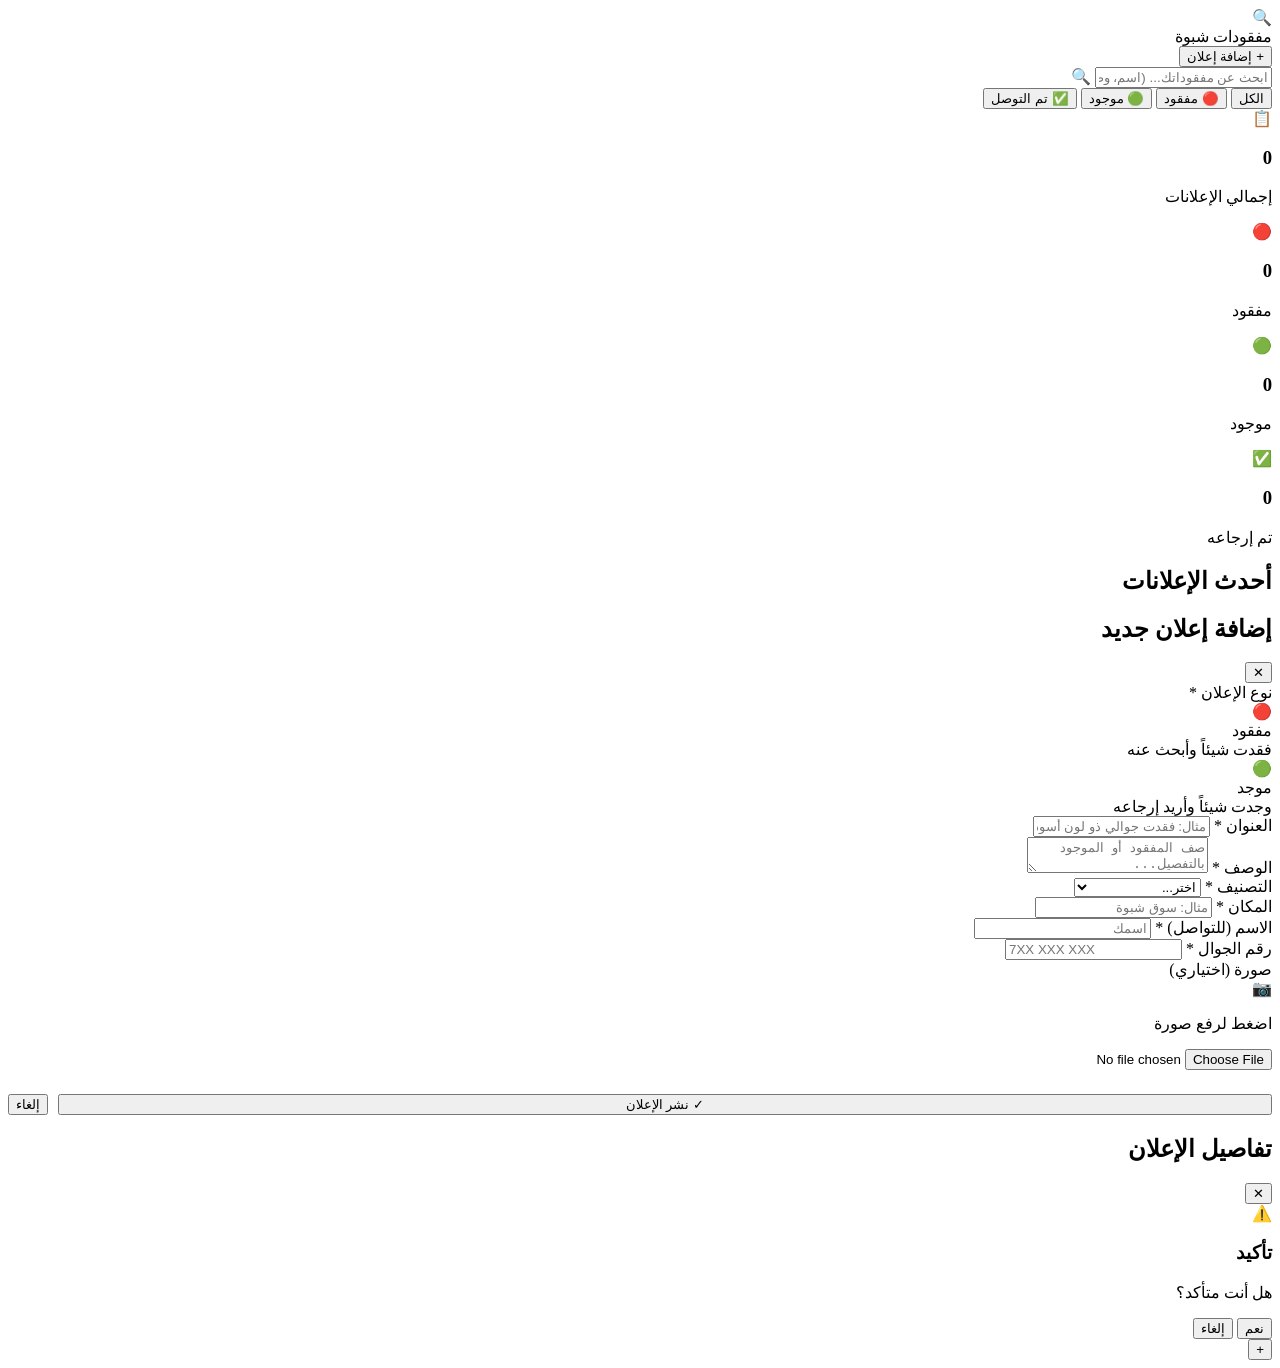
==== index.html @ 4e5f27e7 "feat: إضافة تطبيق مفقودات شبوة - هيكل HTML" ====
<!DOCTYPE html>
<html lang="ar" dir="rtl">
<head>
<meta charset="UTF-8">
<meta name="viewport" content="width=device-width, initial-scale=1.0">
<meta name="theme-color" content="#1a73e8">
<title>مفقودات شبوة</title>
<link rel="preconnect" href="https://fonts.googleapis.com">
<link rel="preconnect" href="https://fonts.gstatic.com" crossorigin>
<link href="https://fonts.googleapis.com/css2?family=Cairo:wght@400;600;700;900&display=swap" rel="stylesheet">
<link rel="stylesheet" href="style.css">

</head>
<body>

<!-- ===== Header ===== -->
<header class="header">
  <div class="header-inner">
    <div class="logo" onclick="showPage('home')">
      <div class="logo-icon">🔍</div>
      <span>مفقودات شبوة</span>
    </div>
    <div class="nav-actions">
      <button class="btn btn-primary" onclick="openAddModal()">
        <span>+</span> <span class="btn-text">إضافة إعلان</span>
      </button>
    </div>
  </div>
</header>

<!-- ===== Search & Filter ===== -->
<div class="search-section">
  <div class="search-inner">
    <div class="search-box">
      <input type="text" id="searchInput" placeholder="ابحث عن مفقوداتك... (اسم، وصف، مكان)" oninput="handleSearch()">
      <span class="search-icon">🔍</span>
    </div>
    <div class="filter-chips">
      <button class="chip active" data-filter="all" onclick="setFilter('all')">الكل</button>
      <button class="chip" data-filter="missing" onclick="setFilter('missing')">🔴 مفقود</button>
      <button class="chip" data-filter="found" onclick="setFilter('found')">🟢 موجود</button>
      <button class="chip" data-filter="returned" onclick="setFilter('returned')">✅ تم التوصل</button>
    </div>
  </div>
</div>

<!-- ===== Main ===== -->
<main class="main">
  <div class="stats-bar">
    <div class="stat-card">
      <div class="stat-icon blue">📋</div>
      <div class="stat-info">
        <h3 id="totalCount">0</h3>
        <p>إجمالي الإعلانات</p>
      </div>
    </div>
    <div class="stat-card">
      <div class="stat-icon red">🔴</div>
      <div class="stat-info">
        <h3 id="missingCount">0</h3>
        <p>مفقود</p>
      </div>
    </div>
    <div class="stat-card">
      <div class="stat-icon green">🟢</div>
      <div class="stat-info">
        <h3 id="foundCount">0</h3>
        <p>موجود</p>
      </div>
    </div>
    <div class="stat-card">
      <div class="stat-icon orange">✅</div>
      <div class="stat-info">
        <h3 id="returnedCount">0</h3>
        <p>تم إرجاعه</p>
      </div>
    </div>
  </div>

  <div class="section-title">
    <h2 id="listTitle">أحدث الإعلانات</h2>
  </div>

  <div id="postsGrid" class="posts-grid"></div>
  <div id="emptyState" class="empty-state" style="display:none;">
    <div class="empty-icon">📭</div>
    <h3>لا توجد إعلانات</h3>
    <p>كن أول من يضيف إعلاناً عن مفقود أو موجود</p>
  </div>
</main>

<!-- ===== Add/Edit Modal ===== -->
<div class="modal-overlay" id="addModal">
  <div class="modal">
    <div class="modal-header">
      <h2 id="modalTitle">إضافة إعلان جديد</h2>
      <button class="modal-close" onclick="closeModal('addModal')">✕</button>
    </div>
    <div class="modal-body">
      <form id="postForm" onsubmit="submitPost(event)">
        <input type="hidden" id="editId">

        <div class="form-group">
          <label>نوع الإعلان <span class="req">*</span></label>
          <div class="type-selector">
            <div class="type-option selected" data-type="missing" onclick="selectType('missing')">
              <div class="type-icon">🔴</div>
              <div class="type-label">مفقود</div>
              <div class="type-desc">فقدت شيئاً وأبحث عنه</div>
            </div>
            <div class="type-option" data-type="found" onclick="selectType('found')">
              <div class="type-icon">🟢</div>
              <div class="type-label">موجد</div>
              <div class="type-desc">وجدت شيئاً وأريد إرجاعه</div>
            </div>
          </div>
        </div>

        <div class="form-group">
          <label>العنوان <span class="req">*</span></label>
          <input type="text" id="title" required placeholder="مثال: فقدت جوالي ذو لون أسود" maxlength="80">
        </div>

        <div class="form-group">
          <label>الوصف <span class="req">*</span></label>
          <textarea id="description" required placeholder="صف المفقود أو الموجود بالتفصيل..." maxlength="500"></textarea>
        </div>

        <div class="form-row">
          <div class="form-group">
            <label>التصنيف <span class="req">*</span></label>
            <select id="category" required onchange="handleCategoryChange()">
              <option value="">اختر...</option>
              <option value="هواتف">📱 هواتف</option>
              <option value="مستندات">📄 مستندات</option>
              <option value="محافظ ونقود">💰 محافظ ونقود</option>
              <option value="مجوهرات">💎 مجوهرات</option>
              <option value="مفاتيح">🔑 مفاتيح</option>
              <option value="ملابس">👕 ملابس</option>
              <option value="إلكترونيات">💻 إلكترونيات</option>
              <option value="حيوانات">🐾 حيوانات</option>
              <option value="__custom__">📦 أخرى (مخصص)</option>
            </select>
            <input type="text" id="customCategory" placeholder="اكتب اسم التصنيف..." maxlength="30" style="display:none; margin-top:8px;" oninput="syncCustomCategory()">
          </div>
          <div class="form-group">
            <label>المكان <span class="req">*</span></label>
            <input type="text" id="location" required placeholder="مثال: سوق شبوة" maxlength="60">
          </div>
        </div>

        <div class="form-row">
          <div class="form-group">
            <label>الاسم (للتواصل) <span class="req">*</span></label>
            <input type="text" id="contactName" required placeholder="اسمك" maxlength="40">
          </div>
          <div class="form-group">
            <label>رقم الجوال <span class="req">*</span></label>
            <input type="tel" id="contactPhone" required placeholder="7XX XXX XXX" pattern="[0-9+\s-]{8,15}" maxlength="15">
          </div>
        </div>

        <div class="form-group">
          <label>صورة (اختياري)</label>
          <label class="image-upload" for="imageInput">
            <div class="upload-icon">📷</div>
            <p id="uploadText">اضغط لرفع صورة</p>
            <input type="file" id="imageInput" accept="image/*" onchange="handleImageUpload(event)">
            <img id="imagePreview" class="image-preview" style="display:none;">
          </label>
        </div>

        <div style="display:flex;gap:10px;margin-top:24px;">
          <button type="submit" class="btn btn-accent" style="flex:1;justify-content:center;">
            <span>✓</span> نشر الإعلان
          </button>
          <button type="button" class="btn btn-outline" onclick="closeModal('addModal')">إلغاء</button>
        </div>
      </form>
    </div>
  </div>
</div>

<!-- ===== Detail Modal ===== -->
<div class="modal-overlay" id="detailModal">
  <div class="modal">
    <div class="modal-header">
      <h2>تفاصيل الإعلان</h2>
      <button class="modal-close" onclick="closeModal('detailModal')">✕</button>
    </div>
    <div class="modal-body" id="detailBody"></div>
  </div>
</div>

<!-- ===== Confirm Dialog ===== -->
<div class="confirm-overlay" id="confirmOverlay">
  <div class="confirm-box">
    <div class="confirm-icon" id="confirmIcon">⚠️</div>
    <h3 id="confirmTitle">تأكيد</h3>
    <p id="confirmText">هل أنت متأكد؟</p>
    <div class="confirm-actions">
      <button class="btn btn-danger" id="confirmYesBtn" onclick="">نعم</button>
      <button class="btn btn-outline" onclick="closeConfirm()">إلغاء</button>
    </div>
  </div>
</div>

<!-- ===== Toast ===== -->
<div class="toast" id="toast"></div>

<!-- ===== FAB ===== -->
<button class="fab" onclick="openAddModal()">+</button>

<script src="script.js"></script>

</body>
</html>
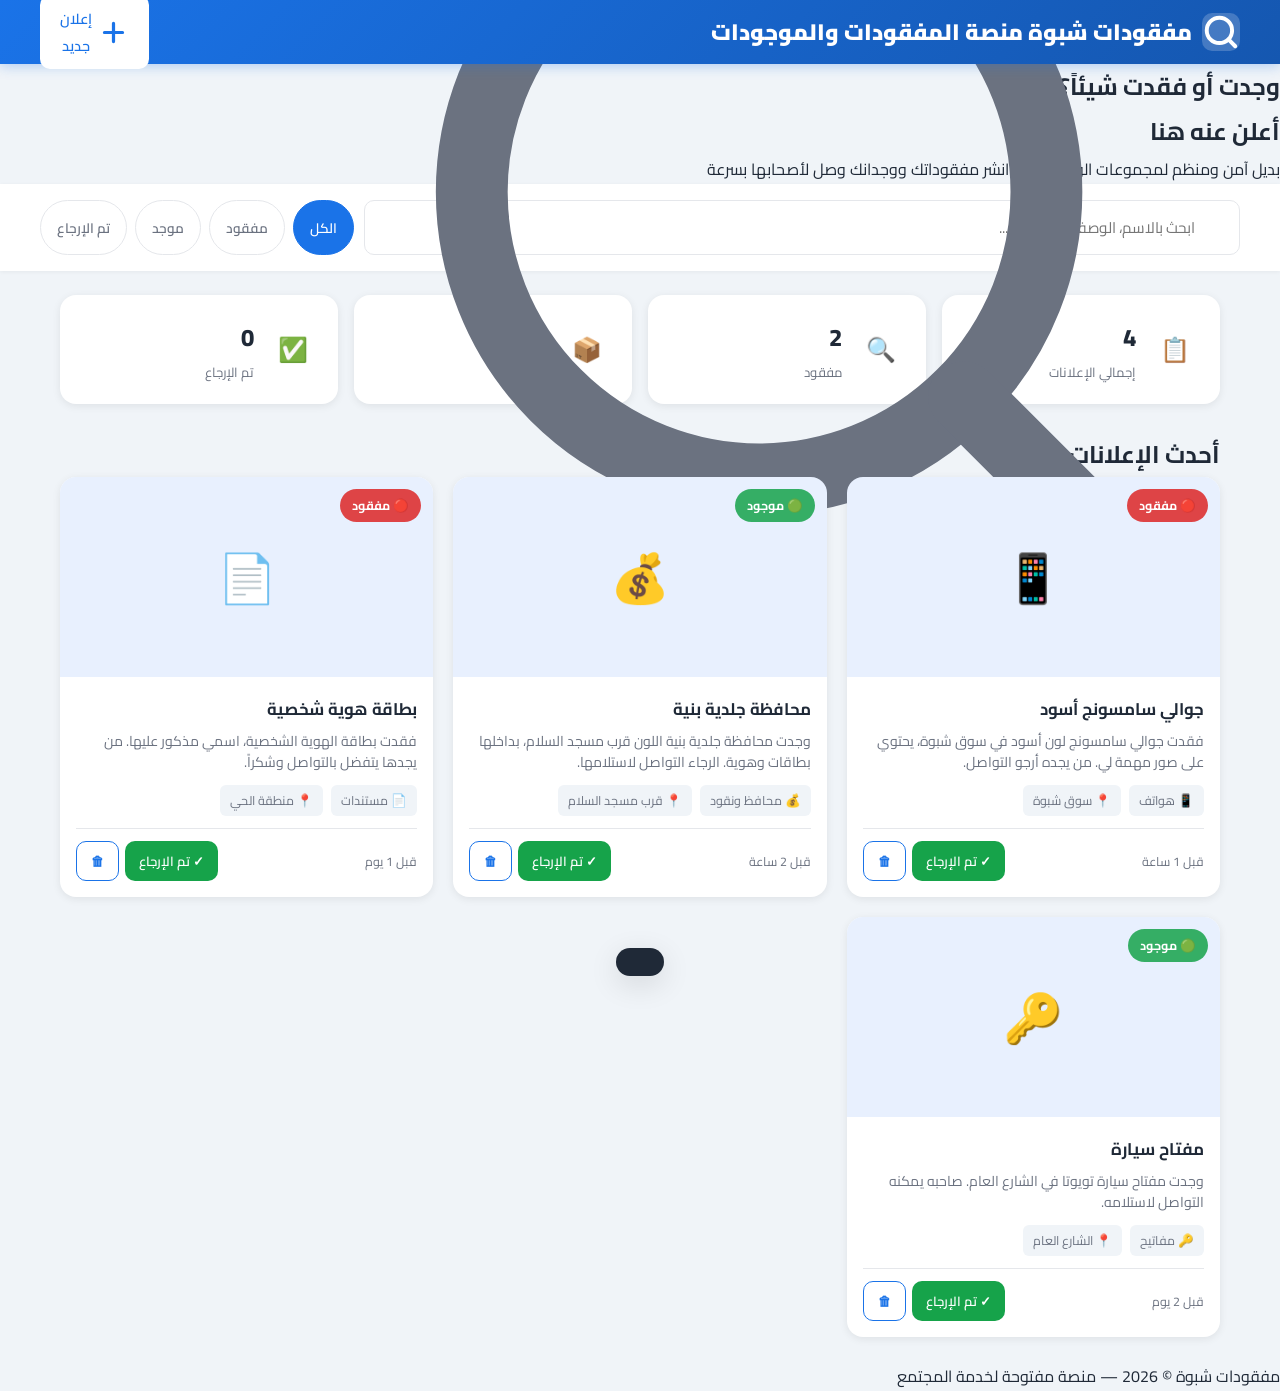
==== commit 450c7647: "feat: إعادة تصميم الواجهة بشكل احترافي حديث - index.html" ====
--- a/index.html
+++ b/index.html
@@ -3,43 +3,69 @@
 <head>
 <meta charset="UTF-8">
 <meta name="viewport" content="width=device-width, initial-scale=1.0">
-<meta name="theme-color" content="#1a73e8">
+<meta name="theme-color" content="#0f172a">
 <title>مفقودات شبوة</title>
+<meta name="description" content="منصة مفقودات شبوة - أعلن عن المفقودات والموجودات بسهولة">
 <link rel="preconnect" href="https://fonts.googleapis.com">
 <link rel="preconnect" href="https://fonts.gstatic.com" crossorigin>
-<link href="https://fonts.googleapis.com/css2?family=Cairo:wght@400;600;700;900&display=swap" rel="stylesheet">
+<link href="https://fonts.googleapis.com/css2?family=Cairo:wght@300;400;500;600;700;800;900&display=swap" rel="stylesheet">
 <link rel="stylesheet" href="style.css">
-
+<link rel="icon" href="data:image/svg+xml,<svg xmlns='http://www.w3.org/2000/svg' viewBox='0 0 100 100'><text y='.9em' font-size='90'>🔍</text></svg>">
 </head>
 <body>
+
+<!-- Animated background -->
+<div class="bg-animation">
+  <div class="bg-orb orb-1"></div>
+  <div class="bg-orb orb-2"></div>
+  <div class="bg-orb orb-3"></div>
+</div>
 
 <!-- ===== Header ===== -->
 <header class="header">
   <div class="header-inner">
-    <div class="logo" onclick="showPage('home')">
-      <div class="logo-icon">🔍</div>
-      <span>مفقودات شبوة</span>
+    <div class="logo" onclick="scrollToTop()">
+      <div class="logo-icon">
+        <svg viewBox="0 0 24 24" fill="none" stroke="currentColor" stroke-width="2.5" stroke-linecap="round" stroke-linejoin="round">
+          <circle cx="11" cy="11" r="8"/><path d="m21 21-4.3-4.3"/>
+        </svg>
+      </div>
+      <div class="logo-text">
+        <span class="logo-title">مفقودات شبوة</span>
+        <span class="logo-sub">منصة المفقودات والموجودات</span>
+      </div>
     </div>
     <div class="nav-actions">
       <button class="btn btn-primary" onclick="openAddModal()">
-        <span>+</span> <span class="btn-text">إضافة إعلان</span>
+        <svg viewBox="0 0 24 24" fill="none" stroke="currentColor" stroke-width="2.5" stroke-linecap="round"><path d="M12 5v14M5 12h14"/></svg>
+        <span class="btn-text">إعلان جديد</span>
       </button>
     </div>
   </div>
 </header>
+
+<!-- ===== Hero Section ===== -->
+<section class="hero">
+  <div class="hero-content">
+    <h1 class="hero-title">وجدت أو فقدت شيئاً؟<br><span class="gradient-text">أعلن عنه هنا</span></h1>
+    <p class="hero-desc">بديل آمن ومنظم لمجموعات الواتساب — انشر مفقوداتك ووجدانك وصل لأصحابها بسرعة</p>
+  </div>
+</section>
 
 <!-- ===== Search & Filter ===== -->
 <div class="search-section">
   <div class="search-inner">
     <div class="search-box">
-      <input type="text" id="searchInput" placeholder="ابحث عن مفقوداتك... (اسم، وصف، مكان)" oninput="handleSearch()">
-      <span class="search-icon">🔍</span>
+      <svg class="search-icon" viewBox="0 0 24 24" fill="none" stroke="currentColor" stroke-width="2" stroke-linecap="round" stroke-linejoin="round">
+        <circle cx="11" cy="11" r="8"/><path d="m21 21-4.3-4.3"/>
+      </svg>
+      <input type="text" id="searchInput" placeholder="ابحث بالاسم، الوصف، أو المكان..." oninput="handleSearch()">
     </div>
     <div class="filter-chips">
       <button class="chip active" data-filter="all" onclick="setFilter('all')">الكل</button>
-      <button class="chip" data-filter="missing" onclick="setFilter('missing')">🔴 مفقود</button>
-      <button class="chip" data-filter="found" onclick="setFilter('found')">🟢 موجود</button>
-      <button class="chip" data-filter="returned" onclick="setFilter('returned')">✅ تم التوصل</button>
+      <button class="chip" data-filter="missing" onclick="setFilter('missing')">مفقود</button>
+      <button class="chip" data-filter="found" onclick="setFilter('found')">موجد</button>
+      <button class="chip" data-filter="returned" onclick="setFilter('returned')">تم الإرجاع</button>
     </div>
   </div>
 </div>
@@ -47,54 +73,51 @@
 <!-- ===== Main ===== -->
 <main class="main">
   <div class="stats-bar">
-    <div class="stat-card">
-      <div class="stat-icon blue">📋</div>
-      <div class="stat-info">
-        <h3 id="totalCount">0</h3>
-        <p>إجمالي الإعلانات</p>
-      </div>
-    </div>
-    <div class="stat-card">
-      <div class="stat-icon red">🔴</div>
-      <div class="stat-info">
-        <h3 id="missingCount">0</h3>
-        <p>مفقود</p>
-      </div>
-    </div>
-    <div class="stat-card">
-      <div class="stat-icon green">🟢</div>
-      <div class="stat-info">
-        <h3 id="foundCount">0</h3>
-        <p>موجود</p>
-      </div>
-    </div>
-    <div class="stat-card">
-      <div class="stat-icon orange">✅</div>
-      <div class="stat-info">
-        <h3 id="returnedCount">0</h3>
-        <p>تم إرجاعه</p>
-      </div>
-    </div>
-  </div>
-
-  <div class="section-title">
+    <div class="stat-card" style="--stat-color: #3b82f6;">
+      <div class="stat-icon">📋</div>
+      <div class="stat-info"><h3 id="totalCount">0</h3><p>إجمالي الإعلانات</p></div>
+    </div>
+    <div class="stat-card" style="--stat-color: #ef4444;">
+      <div class="stat-icon">🔍</div>
+      <div class="stat-info"><h3 id="missingCount">0</h3><p>مفقود</p></div>
+    </div>
+    <div class="stat-card" style="--stat-color: #22c55e;">
+      <div class="stat-icon">📦</div>
+      <div class="stat-info"><h3 id="foundCount">0</h3><p>موجد</p></div>
+    </div>
+    <div class="stat-card" style="--stat-color: #f59e0b;">
+      <div class="stat-icon">✅</div>
+      <div class="stat-info"><h3 id="returnedCount">0</h3><p>تم الإرجاع</p></div>
+    </div>
+  </div>
+
+  <div class="section-header">
     <h2 id="listTitle">أحدث الإعلانات</h2>
+    <span class="result-count" id="resultCount"></span>
   </div>
 
   <div id="postsGrid" class="posts-grid"></div>
   <div id="emptyState" class="empty-state" style="display:none;">
-    <div class="empty-icon">📭</div>
+    <div class="empty-illustration">🔍</div>
     <h3>لا توجد إعلانات</h3>
     <p>كن أول من يضيف إعلاناً عن مفقود أو موجود</p>
+    <button class="btn btn-primary" onclick="openAddModal()">+ إضافة إعلان</button>
   </div>
 </main>
+
+<!-- ===== Footer ===== -->
+<footer class="footer">
+  <p>مفقودات شبوة © 2026 — منصة مفتوحة لخدمة المجتمع</p>
+</footer>
 
 <!-- ===== Add/Edit Modal ===== -->
 <div class="modal-overlay" id="addModal">
   <div class="modal">
     <div class="modal-header">
       <h2 id="modalTitle">إضافة إعلان جديد</h2>
-      <button class="modal-close" onclick="closeModal('addModal')">✕</button>
+      <button class="modal-close" onclick="closeModal('addModal')">
+        <svg viewBox="0 0 24 24" fill="none" stroke="currentColor" stroke-width="2.5" stroke-linecap="round"><path d="M18 6 6 18M6 6l12 12"/></svg>
+      </button>
     </div>
     <div class="modal-body">
       <form id="postForm" onsubmit="submitPost(event)">
@@ -104,12 +127,16 @@
           <label>نوع الإعلان <span class="req">*</span></label>
           <div class="type-selector">
             <div class="type-option selected" data-type="missing" onclick="selectType('missing')">
-              <div class="type-icon">🔴</div>
+              <div class="type-icon-wrap missing-icon">
+                <svg viewBox="0 0 24 24" fill="none" stroke="currentColor" stroke-width="2" stroke-linecap="round" stroke-linejoin="round"><circle cx="11" cy="11" r="8"/><path d="m21 21-4.3-4.3"/></svg>
+              </div>
               <div class="type-label">مفقود</div>
               <div class="type-desc">فقدت شيئاً وأبحث عنه</div>
             </div>
             <div class="type-option" data-type="found" onclick="selectType('found')">
-              <div class="type-icon">🟢</div>
+              <div class="type-icon-wrap found-icon">
+                <svg viewBox="0 0 24 24" fill="none" stroke="currentColor" stroke-width="2" stroke-linecap="round" stroke-linejoin="round"><path d="M21 16V8a2 2 0 0 0-1-1.73l-7-4a2 2 0 0 0-2 0l-7 4A2 2 0 0 0 3 8v8a2 2 0 0 0 1 1.73l7 4a2 2 0 0 0 2 0l7-4A2 2 0 0 0 21 16z"/></svg>
+              </div>
               <div class="type-label">موجد</div>
               <div class="type-desc">وجدت شيئاً وأريد إرجاعه</div>
             </div>
@@ -118,12 +145,12 @@
 
         <div class="form-group">
           <label>العنوان <span class="req">*</span></label>
-          <input type="text" id="title" required placeholder="مثال: فقدت جوالي ذو لون أسود" maxlength="80">
+          <input type="text" id="title" required placeholder="مثال: جوالي سامسونج أسود" maxlength="80">
         </div>
 
         <div class="form-group">
           <label>الوصف <span class="req">*</span></label>
-          <textarea id="description" required placeholder="صف المفقود أو الموجود بالتفصيل..." maxlength="500"></textarea>
+          <textarea id="description" required placeholder="صف المفقود أو الموجود بالتفصيل..." maxlength="500" rows="3"></textarea>
         </div>
 
         <div class="form-row">
@@ -141,7 +168,7 @@
               <option value="حيوانات">🐾 حيوانات</option>
               <option value="__custom__">📦 أخرى (مخصص)</option>
             </select>
-            <input type="text" id="customCategory" placeholder="اكتب اسم التصنيف..." maxlength="30" style="display:none; margin-top:8px;" oninput="syncCustomCategory()">
+            <input type="text" id="customCategory" placeholder="اكتب اسم التصنيف..." maxlength="30" style="display:none;" oninput="syncCustomCategory()">
           </div>
           <div class="form-group">
             <label>المكان <span class="req">*</span></label>
@@ -151,7 +178,7 @@
 
         <div class="form-row">
           <div class="form-group">
-            <label>الاسم (للتواصل) <span class="req">*</span></label>
+            <label>الاسم <span class="req">*</span></label>
             <input type="text" id="contactName" required placeholder="اسمك" maxlength="40">
           </div>
           <div class="form-group">
@@ -163,18 +190,21 @@
         <div class="form-group">
           <label>صورة (اختياري)</label>
           <label class="image-upload" for="imageInput">
-            <div class="upload-icon">📷</div>
-            <p id="uploadText">اضغط لرفع صورة</p>
+            <div id="uploadArea">
+              <svg viewBox="0 0 24 24" fill="none" stroke="currentColor" stroke-width="1.5" stroke-linecap="round" stroke-linejoin="round"><path d="M21 15v4a2 2 0 0 1-2 2H5a2 2 0 0 1-2-2v-4"/><polyline points="17 8 12 3 7 8"/><line x1="12" y1="3" x2="12" y2="15"/></svg>
+              <p id="uploadText">اضغط لرفع صورة</p>
+            </div>
             <input type="file" id="imageInput" accept="image/*" onchange="handleImageUpload(event)">
             <img id="imagePreview" class="image-preview" style="display:none;">
           </label>
         </div>
 
-        <div style="display:flex;gap:10px;margin-top:24px;">
-          <button type="submit" class="btn btn-accent" style="flex:1;justify-content:center;">
-            <span>✓</span> نشر الإعلان
+        <div class="form-actions">
+          <button type="submit" class="btn btn-submit">
+            <svg viewBox="0 0 24 24" fill="none" stroke="currentColor" stroke-width="2.5" stroke-linecap="round"><polyline points="20 6 9 17 4 12"/></svg>
+            نشر الإعلان
           </button>
-          <button type="button" class="btn btn-outline" onclick="closeModal('addModal')">إلغاء</button>
+          <button type="button" class="btn btn-cancel" onclick="closeModal('addModal')">إلغاء</button>
         </div>
       </form>
     </div>
@@ -186,21 +216,23 @@
   <div class="modal">
     <div class="modal-header">
       <h2>تفاصيل الإعلان</h2>
-      <button class="modal-close" onclick="closeModal('detailModal')">✕</button>
+      <button class="modal-close" onclick="closeModal('detailModal')">
+        <svg viewBox="0 0 24 24" fill="none" stroke="currentColor" stroke-width="2.5" stroke-linecap="round"><path d="M18 6 6 18M6 6l12 12"/></svg>
+      </button>
     </div>
     <div class="modal-body" id="detailBody"></div>
   </div>
 </div>
 
 <!-- ===== Confirm Dialog ===== -->
-<div class="confirm-overlay" id="confirmOverlay">
+<div class="modal-overlay" id="confirmOverlay">
   <div class="confirm-box">
     <div class="confirm-icon" id="confirmIcon">⚠️</div>
     <h3 id="confirmTitle">تأكيد</h3>
     <p id="confirmText">هل أنت متأكد؟</p>
     <div class="confirm-actions">
-      <button class="btn btn-danger" id="confirmYesBtn" onclick="">نعم</button>
-      <button class="btn btn-outline" onclick="closeConfirm()">إلغاء</button>
+      <button class="btn btn-danger" id="confirmYesBtn">تأكيد</button>
+      <button class="btn btn-cancel" onclick="closeConfirm()">إلغاء</button>
     </div>
   </div>
 </div>
@@ -209,9 +241,10 @@
 <div class="toast" id="toast"></div>
 
 <!-- ===== FAB ===== -->
-<button class="fab" onclick="openAddModal()">+</button>
+<button class="fab" onclick="openAddModal()">
+  <svg viewBox="0 0 24 24" fill="none" stroke="currentColor" stroke-width="2.5" stroke-linecap="round"><path d="M12 5v14M5 12h14"/></svg>
+</button>
 
 <script src="script.js"></script>
-
 </body>
 </html>
--- a/style.css
+++ b/style.css
@@ -0,0 +1,631 @@
+:root {
+  --primary: #1a73e8;
+  --primary-dark: #1557b0;
+  --primary-light: #e8f0fe;
+  --accent: #ff6b35;
+  --success: #16a34a;
+  --danger: #dc2626;
+  --warning: #f59e0b;
+  --bg: #f0f4f8;
+  --card: #ffffff;
+  --text: #1f2937;
+  --text-light: #6b7280;
+  --border: #e5e7eb;
+  --shadow: 0 2px 8px rgba(0,0,0,0.08);
+  --shadow-lg: 0 8px 30px rgba(0,0,0,0.12);
+  --radius: 16px;
+  --radius-sm: 10px;
+}
+* { margin: 0; padding: 0; box-sizing: border-box; }
+body {
+  font-family: 'Cairo', sans-serif;
+  background: var(--bg);
+  color: var(--text);
+  min-height: 100vh;
+  -webkit-font-smoothing: antialiased;
+}
+
+/* ===== Header ===== */
+.header {
+  background: linear-gradient(135deg, var(--primary), var(--primary-dark));
+  color: #fff;
+  padding: 0 20px;
+  position: sticky;
+  top: 0;
+  z-index: 100;
+  box-shadow: 0 2px 12px rgba(26,115,232,0.3);
+}
+.header-inner {
+  max-width: 1200px;
+  margin: 0 auto;
+  display: flex;
+  align-items: center;
+  justify-content: space-between;
+  height: 64px;
+}
+.logo {
+  display: flex;
+  align-items: center;
+  gap: 10px;
+  font-weight: 900;
+  font-size: 1.4rem;
+  cursor: pointer;
+}
+.logo-icon {
+  width: 38px;
+  height: 38px;
+  background: rgba(255,255,255,0.2);
+  border-radius: 10px;
+  display: flex;
+  align-items: center;
+  justify-content: center;
+  font-size: 1.3rem;
+}
+.nav-actions {
+  display: flex;
+  gap: 8px;
+  align-items: center;
+}
+.btn {
+  border: none;
+  border-radius: var(--radius-sm);
+  padding: 10px 20px;
+  font-family: inherit;
+  font-weight: 600;
+  font-size: 0.9rem;
+  cursor: pointer;
+  transition: all 0.2s;
+  display: inline-flex;
+  align-items: center;
+  gap: 6px;
+}
+.btn-primary {
+  background: #fff;
+  color: var(--primary);
+}
+.btn-primary:hover { transform: translateY(-1px); box-shadow: 0 4px 12px rgba(0,0,0,0.15); }
+.btn-accent {
+  background: var(--accent);
+  color: #fff;
+}
+.btn-accent:hover { background: #e55a2b; transform: translateY(-1px); }
+.btn-ghost {
+  background: transparent;
+  color: #fff;
+  border: 1px solid rgba(255,255,255,0.3);
+}
+.btn-ghost:hover { background: rgba(255,255,255,0.1); }
+.btn-outline {
+  background: transparent;
+  color: var(--primary);
+  border: 1.5px solid var(--primary);
+}
+.btn-outline:hover { background: var(--primary-light); }
+.btn-danger { background: var(--danger); color: #fff; }
+.btn-danger:hover { background: #b91c1c; }
+.btn-success { background: var(--success); color: #fff; }
+.btn-sm { padding: 7px 14px; font-size: 0.82rem; }
+
+/* ===== Search Bar ===== */
+.search-section {
+  background: var(--card);
+  padding: 16px 20px;
+  box-shadow: 0 1px 4px rgba(0,0,0,0.05);
+}
+.search-inner {
+  max-width: 1200px;
+  margin: 0 auto;
+  display: flex;
+  gap: 10px;
+  flex-wrap: wrap;
+}
+.search-box {
+  flex: 1;
+  min-width: 200px;
+  position: relative;
+}
+.search-box input {
+  width: 100%;
+  padding: 12px 44px 12px 16px;
+  border: 1.5px solid var(--border);
+  border-radius: var(--radius-sm);
+  font-family: inherit;
+  font-size: 0.95rem;
+  transition: border-color 0.2s;
+}
+.search-box input:focus {
+  outline: none;
+  border-color: var(--primary);
+}
+.search-box .search-icon {
+  position: absolute;
+  right: 14px;
+  top: 50%;
+  transform: translateY(-50%);
+  color: var(--text-light);
+  font-size: 1.1rem;
+}
+.filter-chips {
+  display: flex;
+  gap: 8px;
+  flex-wrap: wrap;
+}
+.chip {
+  padding: 8px 16px;
+  border-radius: 100px;
+  border: 1.5px solid var(--border);
+  background: #fff;
+  font-family: inherit;
+  font-size: 0.85rem;
+  font-weight: 600;
+  cursor: pointer;
+  transition: all 0.2s;
+  color: var(--text-light);
+}
+.chip:hover { border-color: var(--primary); color: var(--primary); }
+.chip.active {
+  background: var(--primary);
+  color: #fff;
+  border-color: var(--primary);
+}
+.chip.found {
+  background: var(--success);
+  color: #fff;
+  border-color: var(--success);
+}
+
+/* ===== Main Layout ===== */
+.main {
+  max-width: 1200px;
+  margin: 0 auto;
+  padding: 24px 20px;
+  min-height: calc(100vh - 180px);
+}
+
+/* Stats bar */
+.stats-bar {
+  display: grid;
+  grid-template-columns: repeat(auto-fit, minmax(180px, 1fr));
+  gap: 16px;
+  margin-bottom: 28px;
+}
+.stat-card {
+  background: var(--card);
+  border-radius: var(--radius);
+  padding: 20px;
+  display: flex;
+  align-items: center;
+  gap: 14px;
+  box-shadow: var(--shadow);
+}
+.stat-icon {
+  width: 50px;
+  height: 50px;
+  border-radius: 14px;
+  display: flex;
+  align-items: center;
+  justify-content: center;
+  font-size: 1.5rem;
+  flex-shrink: 0;
+}
+.stat-icon.blue { background: var(--primary-light); }
+.stat-icon.green { background: #dcfce7; }
+.stat-icon.orange { background: #ffedd5; }
+.stat-icon.red { background: #fee2e2; }
+.stat-info h3 { font-size: 1.5rem; font-weight: 800; }
+.stat-info p { font-size: 0.82rem; color: var(--text-light); }
+
+/* Section title */
+.section-title {
+  display: flex;
+  align-items: center;
+  justify-content: space-between;
+  margin-bottom: 16px;
+}
+.section-title h2 { font-size: 1.3rem; font-weight: 800; }
+
+/* Grid */
+.posts-grid {
+  display: grid;
+  grid-template-columns: repeat(auto-fill, minmax(300px, 1fr));
+  gap: 20px;
+}
+
+/* Post Card */
+.post-card {
+  background: var(--card);
+  border-radius: var(--radius);
+  overflow: hidden;
+  box-shadow: var(--shadow);
+  transition: transform 0.2s, box-shadow 0.2s;
+  display: flex;
+  flex-direction: column;
+}
+.post-card:hover {
+  transform: translateY(-3px);
+  box-shadow: var(--shadow-lg);
+}
+.post-image {
+  width: 100%;
+  height: 200px;
+  object-fit: cover;
+  background: var(--primary-light);
+  display: flex;
+  align-items: center;
+  justify-content: center;
+  font-size: 3rem;
+  color: var(--primary);
+  position: relative;
+}
+.post-image img {
+  width: 100%;
+  height: 100%;
+  object-fit: cover;
+}
+.post-type-badge {
+  position: absolute;
+  top: 12px;
+  right: 12px;
+  padding: 5px 12px;
+  border-radius: 100px;
+  font-size: 0.78rem;
+  font-weight: 700;
+  color: #fff;
+  backdrop-filter: blur(4px);
+}
+.badge-missing { background: rgba(220,38,38,0.85); }
+.badge-found { background: rgba(22,163,74,0.85); }
+.badge-claimed { background: rgba(245,158,11,0.85); }
+
+.post-body { padding: 16px; flex: 1; display: flex; flex-direction: column; }
+.post-body h3 {
+  font-size: 1.05rem;
+  font-weight: 700;
+  margin-bottom: 6px;
+}
+.post-desc {
+  font-size: 0.88rem;
+  color: var(--text-light);
+  margin-bottom: 12px;
+  line-height: 1.5;
+  display: -webkit-box;
+  -webkit-line-clamp: 2;
+  -webkit-box-orient: vertical;
+  overflow: hidden;
+}
+.post-meta {
+  display: flex;
+  flex-wrap: wrap;
+  gap: 8px;
+  margin-bottom: 12px;
+  font-size: 0.78rem;
+}
+.meta-tag {
+  background: var(--bg);
+  padding: 4px 10px;
+  border-radius: 6px;
+  color: var(--text-light);
+  display: inline-flex;
+  align-items: center;
+  gap: 4px;
+}
+.post-footer {
+  display: flex;
+  align-items: center;
+  justify-content: space-between;
+  margin-top: auto;
+  padding-top: 12px;
+  border-top: 1px solid var(--border);
+}
+.post-date { font-size: 0.78rem; color: var(--text-light); }
+.post-actions { display: flex; gap: 6px; }
+
+/* ===== Modal ===== */
+.modal-overlay {
+  position: fixed;
+  inset: 0;
+  background: rgba(0,0,0,0.5);
+  backdrop-filter: blur(4px);
+  z-index: 200;
+  display: none;
+  align-items: flex-start;
+  justify-content: center;
+  padding: 20px;
+  overflow-y: auto;
+}
+.modal-overlay.active { display: flex; }
+.modal {
+  background: var(--card);
+  border-radius: var(--radius);
+  width: 100%;
+  max-width: 560px;
+  margin: 40px auto;
+  box-shadow: var(--shadow-lg);
+  animation: slideUp 0.3s ease;
+  max-height: 90vh;
+  overflow-y: auto;
+}
+@keyframes slideUp {
+  from { transform: translateY(30px); opacity: 0; }
+  to { transform: translateY(0); opacity: 1; }
+}
+.modal-header {
+  display: flex;
+  align-items: center;
+  justify-content: space-between;
+  padding: 20px 24px;
+  border-bottom: 1px solid var(--border);
+  position: sticky;
+  top: 0;
+  background: var(--card);
+  z-index: 1;
+  border-radius: var(--radius) var(--radius) 0 0;
+}
+.modal-header h2 { font-size: 1.25rem; font-weight: 800; }
+.modal-close {
+  width: 36px;
+  height: 36px;
+  border-radius: 10px;
+  border: none;
+  background: var(--bg);
+  font-size: 1.2rem;
+  cursor: pointer;
+  display: flex;
+  align-items: center;
+  justify-content: center;
+  color: var(--text-light);
+  transition: all 0.2s;
+}
+.modal-close:hover { background: #fee2e2; color: var(--danger); }
+.modal-body { padding: 24px; }
+
+/* Form */
+.form-group { margin-bottom: 18px; }
+.form-group label {
+  display: block;
+  font-weight: 600;
+  font-size: 0.88rem;
+  margin-bottom: 6px;
+}
+.form-group label .req { color: var(--danger); }
+.form-group input,
+.form-group select,
+.form-group textarea {
+  width: 100%;
+  padding: 12px 14px;
+  border: 1.5px solid var(--border);
+  border-radius: var(--radius-sm);
+  font-family: inherit;
+  font-size: 0.92rem;
+  transition: border-color 0.2s;
+  background: #fff;
+}
+.form-group input:focus,
+.form-group select:focus,
+.form-group textarea:focus {
+  outline: none;
+  border-color: var(--primary);
+  box-shadow: 0 0 0 3px rgba(26,115,232,0.1);
+}
+.form-group textarea { resize: vertical; min-height: 80px; }
+.form-row { display: grid; grid-template-columns: 1fr 1fr; gap: 12px; }
+
+/* Type selector */
+.type-selector {
+  display: grid;
+  grid-template-columns: 1fr 1fr;
+  gap: 10px;
+}
+.type-option {
+  border: 2px solid var(--border);
+  border-radius: var(--radius-sm);
+  padding: 14px;
+  text-align: center;
+  cursor: pointer;
+  transition: all 0.2s;
+}
+.type-option:hover { border-color: var(--primary); }
+.type-option.selected {
+  border-color: var(--primary);
+  background: var(--primary-light);
+}
+.type-option .type-icon { font-size: 1.8rem; margin-bottom: 4px; }
+.type-option .type-label { font-weight: 700; font-size: 0.9rem; }
+.type-option .type-desc { font-size: 0.75rem; color: var(--text-light); }
+
+/* Image upload */
+.image-upload {
+  border: 2px dashed var(--border);
+  border-radius: var(--radius-sm);
+  padding: 24px;
+  text-align: center;
+  cursor: pointer;
+  transition: all 0.2s;
+  position: relative;
+}
+.image-upload:hover { border-color: var(--primary); background: var(--primary-light); }
+.image-upload input { display: none; }
+.image-upload .upload-icon { font-size: 2rem; color: var(--text-light); margin-bottom: 6px; }
+.image-upload p { font-size: 0.85rem; color: var(--text-light); }
+.image-preview {
+  width: 100%;
+  max-height: 200px;
+  object-fit: cover;
+  border-radius: var(--radius-sm);
+  margin-top: 10px;
+}
+
+/* Detail view */
+.detail-image {
+  width: 100%;
+  max-height: 350px;
+  object-fit: cover;
+  border-radius: var(--radius-sm);
+  margin-bottom: 16px;
+}
+.detail-image-placeholder {
+  width: 100%;
+  height: 200px;
+  border-radius: var(--radius-sm);
+  background: var(--primary-light);
+  display: flex;
+  align-items: center;
+  justify-content: center;
+  font-size: 3rem;
+  color: var(--primary);
+  margin-bottom: 16px;
+}
+.detail-section { margin-bottom: 16px; }
+.detail-section h4 {
+  font-size: 0.8rem;
+  color: var(--text-light);
+  text-transform: uppercase;
+  margin-bottom: 4px;
+  font-weight: 700;
+}
+.detail-section p { font-size: 0.95rem; line-height: 1.6; }
+.detail-info-grid {
+  display: grid;
+  grid-template-columns: 1fr 1fr;
+  gap: 12px;
+  margin-bottom: 16px;
+}
+.info-item {
+  background: var(--bg);
+  padding: 10px 14px;
+  border-radius: var(--radius-sm);
+}
+.info-item label { font-size: 0.72rem; color: var(--text-light); display: block; margin-bottom: 2px; }
+.info-item span { font-size: 0.9rem; font-weight: 600; }
+
+/* Empty state */
+.empty-state {
+  text-align: center;
+  padding: 60px 20px;
+  color: var(--text-light);
+}
+.empty-state .empty-icon { font-size: 4rem; margin-bottom: 12px; opacity: 0.4; }
+.empty-state h3 { font-size: 1.2rem; color: var(--text); margin-bottom: 6px; }
+.empty-state p { font-size: 0.9rem; }
+
+/* Contact button */
+.contact-btn {
+  width: 100%;
+  padding: 14px;
+  border: none;
+  border-radius: var(--radius-sm);
+  background: var(--success);
+  color: #fff;
+  font-family: inherit;
+  font-weight: 700;
+  font-size: 1rem;
+  cursor: pointer;
+  transition: all 0.2s;
+  display: flex;
+  align-items: center;
+  justify-content: center;
+  gap: 8px;
+}
+.contact-btn:hover { background: #15803d; transform: translateY(-1px); }
+
+/* Toast */
+.toast {
+  position: fixed;
+  bottom: 24px;
+  left: 50%;
+  transform: translateX(-50%) translateY(100px);
+  background: #1f2937;
+  color: #fff;
+  padding: 14px 24px;
+  border-radius: 100px;
+  font-weight: 600;
+  font-size: 0.9rem;
+  box-shadow: var(--shadow-lg);
+  z-index: 300;
+  transition: transform 0.3s ease;
+  display: flex;
+  align-items: center;
+  gap: 8px;
+}
+.toast.show { transform: translateX(-50%) translateY(0); }
+.toast.success { background: var(--success); }
+.toast.error { background: var(--danger); }
+
+/* Responsive */
+@media (max-width: 640px) {
+  .header-inner { height: 56px; }
+  .logo { font-size: 1.1rem; }
+  .logo-icon { width: 32px; height: 32px; font-size: 1.1rem; }
+  .btn { padding: 8px 14px; font-size: 0.82rem; }
+  .nav-actions .btn-text { display: none; }
+  .form-row { grid-template-columns: 1fr; }
+  .detail-info-grid { grid-template-columns: 1fr; }
+  .posts-grid { grid-template-columns: 1fr; }
+  .stat-info h3 { font-size: 1.2rem; }
+  .main { padding: 16px; }
+}
+
+/* Loading skeleton */
+.skeleton {
+  background: linear-gradient(90deg, #f0f0f0 25%, #e0e0e0 50%, #f0f0f0 75%);
+  background-size: 200% 100%;
+  animation: shimmer 1.5s infinite;
+  border-radius: 8px;
+}
+@keyframes shimmer {
+  0% { background-position: 200% 0; }
+  100% { background-position: -200% 0; }
+}
+
+/* Floating action button */
+.fab {
+  position: fixed;
+  bottom: 24px;
+  left: 24px;
+  width: 56px;
+  height: 56px;
+  border-radius: 50%;
+  background: var(--accent);
+  color: #fff;
+  border: none;
+  font-size: 1.8rem;
+  cursor: pointer;
+  box-shadow: 0 4px 16px rgba(255,107,53,0.4);
+  z-index: 90;
+  transition: all 0.2s;
+  display: none;
+  align-items: center;
+  justify-content: center;
+}
+.fab:hover { transform: scale(1.1); }
+@media (max-width: 640px) { .fab { display: flex; } }
+
+/* Confirm dialog */
+.confirm-overlay {
+  position: fixed;
+  inset: 0;
+  background: rgba(0,0,0,0.5);
+  backdrop-filter: blur(4px);
+  z-index: 250;
+  display: none;
+  align-items: center;
+  justify-content: center;
+}
+.confirm-overlay.active { display: flex; }
+.confirm-box {
+  background: var(--card);
+  border-radius: var(--radius);
+  padding: 28px;
+  max-width: 380px;
+  width: 90%;
+  text-align: center;
+  animation: slideUp 0.2s ease;
+}
+.confirm-box .confirm-icon {
+  font-size: 2.5rem;
+  margin-bottom: 12px;
+}
+.confirm-box h3 { font-size: 1.15rem; margin-bottom: 8px; }
+.confirm-box p { font-size: 0.88rem; color: var(--text-light); margin-bottom: 20px; }
+.confirm-actions { display: flex; gap: 10px; }
+.confirm-actions button { flex: 1; }
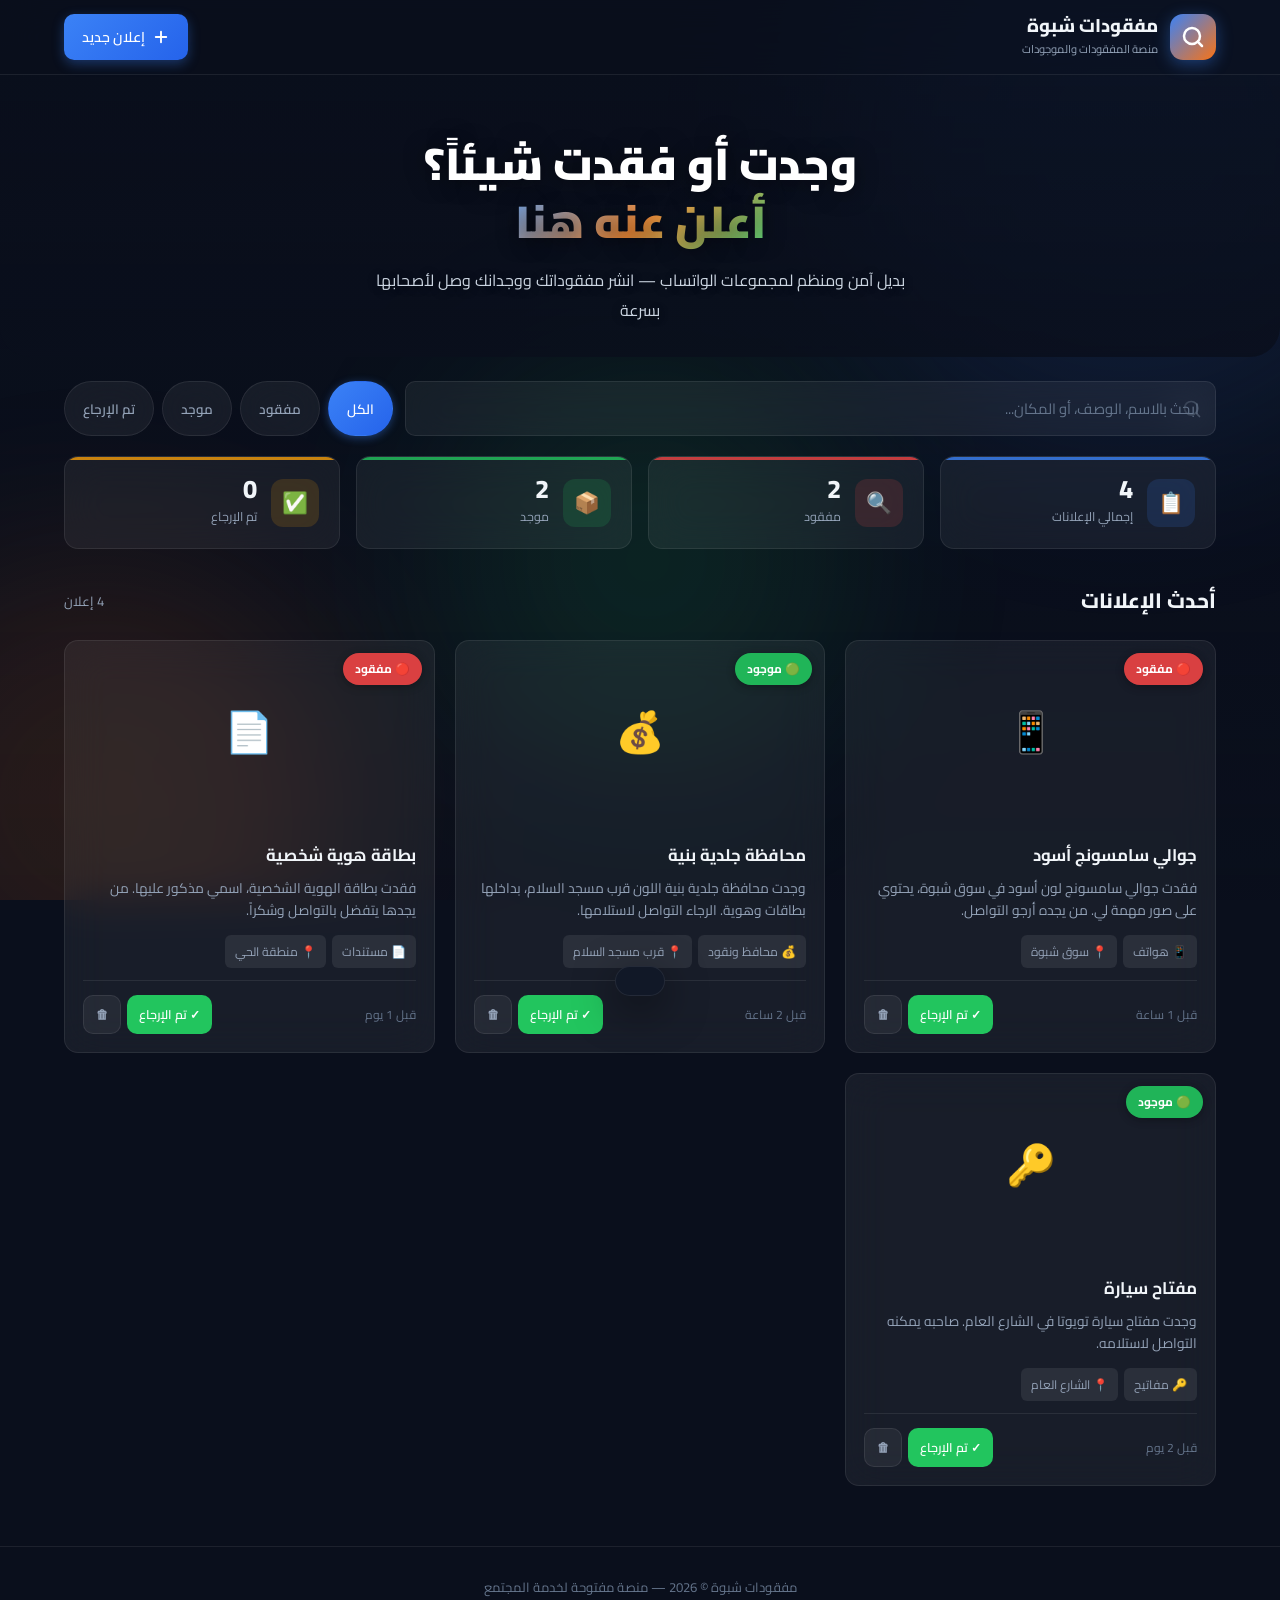
==== commit f7c49eae: "feat: تحويل التطبيق إلى PWA قابل للتثبيت" ====
--- a/index.html
+++ b/index.html
@@ -3,14 +3,21 @@
 <head>
 <meta charset="UTF-8">
 <meta name="viewport" content="width=device-width, initial-scale=1.0">
-<meta name="theme-color" content="#0f172a">
+<meta name="theme-color" content="#0a0f1c">
+<meta name="apple-mobile-web-app-capable" content="yes">
+<meta name="apple-mobile-web-app-status-bar-style" content="black-translucent">
+<meta name="apple-mobile-web-app-title" content="مفقودات شبوة">
+<meta name="mobile-web-app-capable" content="yes">
+<link rel="manifest" href="manifest.json">
+<link rel="apple-touch-icon" href="icon-192.png">
 <title>مفقودات شبوة</title>
 <meta name="description" content="منصة مفقودات شبوة - أعلن عن المفقودات والموجودات بسهولة">
 <link rel="preconnect" href="https://fonts.googleapis.com">
 <link rel="preconnect" href="https://fonts.gstatic.com" crossorigin>
 <link href="https://fonts.googleapis.com/css2?family=Cairo:wght@300;400;500;600;700;800;900&display=swap" rel="stylesheet">
 <link rel="stylesheet" href="style.css">
-<link rel="icon" href="data:image/svg+xml,<svg xmlns='http://www.w3.org/2000/svg' viewBox='0 0 100 100'><text y='.9em' font-size='90'>🔍</text></svg>">
+<link rel="icon" type="image/png" href="icon-192.png">
+<link rel="apple-touch-icon" href="icon-192.png">
 </head>
 <body>
 
@@ -246,5 +253,14 @@
 </button>
 
 <script src="script.js"></script>
+<script>
+  if ('serviceWorker' in navigator) {
+    window.addEventListener('load', () => {
+      navigator.serviceWorker.register('sw.js')
+        .then(reg => console.log('SW registered:', reg.scope))
+        .catch(err => console.log('SW registration failed:', err));
+    });
+  }
+</script>
 </body>
 </html>
--- a/style.css
+++ b/style.css
@@ -1,631 +1,325 @@
+/* ===== Reset & Base ===== */
+*,*::before,*::after { margin:0; padding:0; box-sizing:border-box; }
+
 :root {
-  --primary: #1a73e8;
-  --primary-dark: #1557b0;
-  --primary-light: #e8f0fe;
-  --accent: #ff6b35;
-  --success: #16a34a;
-  --danger: #dc2626;
+  --bg: #0a0f1c;
+  --bg-2: #111827;
+  --card: rgba(255,255,255,0.06);
+  --card-hover: rgba(255,255,255,0.12);
+  --primary: #3b82f6;
+  --primary-dark: #2563eb;
+  --primary-light: rgba(59,130,246,0.15);
+  --accent: #f97316;
+  --accent-dark: #ea580c;
+  --success: #22c55e;
+  --success-dark: #16a34a;
+  --danger: #ef4444;
+  --danger-dark: #dc2626;
   --warning: #f59e0b;
-  --bg: #f0f4f8;
-  --card: #ffffff;
-  --text: #1f2937;
-  --text-light: #6b7280;
-  --border: #e5e7eb;
-  --shadow: 0 2px 8px rgba(0,0,0,0.08);
-  --shadow-lg: 0 8px 30px rgba(0,0,0,0.12);
-  --radius: 16px;
-  --radius-sm: 10px;
-}
-* { margin: 0; padding: 0; box-sizing: border-box; }
+  --text: #f1f5f9;
+  --text-light: #94a3b8;
+  --text-dim: #64748b;
+  --border: rgba(255,255,255,0.08);
+  --border-hover: rgba(255,255,255,0.18);
+  --shadow: 0 4px 24px rgba(0,0,0,0.4);
+  --shadow-lg: 0 12px 40px rgba(0,0,0,0.5);
+  --radius: 20px;
+  --radius-sm: 14px;
+  --radius-xs: 10px;
+  --glass: blur(20px);
+}
+
+html { scroll-behavior: smooth; }
+
 body {
   font-family: 'Cairo', sans-serif;
   background: var(--bg);
   color: var(--text);
   min-height: 100vh;
+  overflow-x: hidden;
   -webkit-font-smoothing: antialiased;
-}
+  position: relative;
+}
+
+/* ===== Full-page Background Image ===== */
+body::before {
+  content: '';
+  position: fixed;
+  inset: 0;
+  z-index: -2;
+  background: url('https://images.unsplash.com/photo-1493514789931-586cb221d7a7?w=1920&q=80&auto=format') center/cover no-repeat fixed;
+  filter: brightness(0.25) saturate(1.2);
+}
+
+/* ===== Gradient Overlay ===== */
+body::after {
+  content: '';
+  position: fixed;
+  inset: 0;
+  z-index: -1;
+  background: linear-gradient(180deg, rgba(10,15,28,0.85) 0%, rgba(10,15,28,0.7) 50%, rgba(10,15,28,0.95) 100%);
+  pointer-events: none;
+}
+
+/* ===== Animated Orbs ===== */
+.bg-animation { position: fixed; inset: 0; z-index: 0; overflow: hidden; pointer-events: none; }
+.bg-orb { position: absolute; border-radius: 50%; filter: blur(100px); opacity: 0.12; }
+.orb-1 { width: 600px; height: 600px; background: #3b82f6; top: -150px; right: -150px; animation: float1 20s ease-in-out infinite; }
+.orb-2 { width: 500px; height: 500px; background: #f97316; bottom: -150px; left: -150px; animation: float2 25s ease-in-out infinite; }
+.orb-3 { width: 400px; height: 400px; background: #22c55e; top: 40%; left: 35%; animation: float3 30s ease-in-out infinite; }
+
+@keyframes float1 { 0%,100% { transform: translate(0,0); } 50% { transform: translate(-80px,100px); } }
+@keyframes float2 { 0%,100% { transform: translate(0,0); } 50% { transform: translate(100px,-80px); } }
+@keyframes float3 { 0%,100% { transform: translate(0,0); } 33% { transform: translate(-60px,60px); } 66% { transform: translate(80px,-40px); } }
 
 /* ===== Header ===== */
 .header {
-  background: linear-gradient(135deg, var(--primary), var(--primary-dark));
+  position: sticky; top: 0; z-index: 100;
+  background: rgba(10,15,28,0.75);
+  backdrop-filter: var(--glass);
+  border-bottom: 1px solid var(--border);
+}
+.header-inner {
+  max-width: 1200px; margin: 0 auto;
+  display: flex; align-items: center; justify-content: space-between;
+  padding: 14px 24px;
+}
+.logo { display: flex; align-items: center; gap: 12px; cursor: pointer; }
+.logo-icon {
+  width: 46px; height: 46px;
+  background: linear-gradient(135deg, var(--primary), var(--accent));
+  border-radius: 13px;
+  display: flex; align-items: center; justify-content: center;
   color: #fff;
-  padding: 0 20px;
-  position: sticky;
-  top: 0;
-  z-index: 100;
-  box-shadow: 0 2px 12px rgba(26,115,232,0.3);
-}
-.header-inner {
-  max-width: 1200px;
-  margin: 0 auto;
-  display: flex;
-  align-items: center;
-  justify-content: space-between;
-  height: 64px;
-}
-.logo {
-  display: flex;
-  align-items: center;
-  gap: 10px;
-  font-weight: 900;
-  font-size: 1.4rem;
-  cursor: pointer;
-}
-.logo-icon {
-  width: 38px;
-  height: 38px;
-  background: rgba(255,255,255,0.2);
-  border-radius: 10px;
-  display: flex;
-  align-items: center;
-  justify-content: center;
-  font-size: 1.3rem;
-}
-.nav-actions {
-  display: flex;
-  gap: 8px;
-  align-items: center;
-}
-.btn {
-  border: none;
-  border-radius: var(--radius-sm);
-  padding: 10px 20px;
-  font-family: inherit;
-  font-weight: 600;
-  font-size: 0.9rem;
-  cursor: pointer;
-  transition: all 0.2s;
-  display: inline-flex;
-  align-items: center;
-  gap: 6px;
-}
-.btn-primary {
-  background: #fff;
-  color: var(--primary);
-}
-.btn-primary:hover { transform: translateY(-1px); box-shadow: 0 4px 12px rgba(0,0,0,0.15); }
-.btn-accent {
-  background: var(--accent);
-  color: #fff;
-}
-.btn-accent:hover { background: #e55a2b; transform: translateY(-1px); }
-.btn-ghost {
-  background: transparent;
-  color: #fff;
-  border: 1px solid rgba(255,255,255,0.3);
-}
-.btn-ghost:hover { background: rgba(255,255,255,0.1); }
-.btn-outline {
-  background: transparent;
-  color: var(--primary);
-  border: 1.5px solid var(--primary);
-}
+  box-shadow: 0 4px 16px rgba(59,130,246,0.4);
+}
+.logo-icon svg { width: 24px; height: 24px; }
+.logo-text { display: flex; flex-direction: column; }
+.logo-title { font-weight: 800; font-size: 1.15rem; color: var(--text); line-height: 1.2; }
+.logo-sub { font-size: 0.7rem; color: var(--text-light); }
+.nav-actions { display: flex; gap: 8px; align-items: center; }
+
+/* ===== Buttons ===== */
+.btn { border: none; border-radius: var(--radius-xs); padding: 10px 18px; font-family: inherit; font-weight: 600; font-size: 0.88rem; cursor: pointer; transition: all 0.2s; display: inline-flex; align-items: center; gap: 7px; text-decoration: none; }
+.btn svg { width: 18px; height: 18px; }
+.btn-primary { background: linear-gradient(135deg, var(--primary), var(--primary-dark)); color: #fff; box-shadow: 0 4px 12px rgba(59,130,246,0.35); }
+.btn-primary:hover { transform: translateY(-1px); box-shadow: 0 6px 20px rgba(59,130,246,0.55); }
+.btn-submit { background: linear-gradient(135deg, var(--accent), var(--accent-dark)); color: #fff; flex: 1; justify-content: center; padding: 13px; box-shadow: 0 4px 12px rgba(249,115,22,0.35); }
+.btn-submit:hover { transform: translateY(-1px); box-shadow: 0 6px 20px rgba(249,115,22,0.55); }
+.btn-cancel { background: var(--card); color: var(--text-light); border: 1px solid var(--border); }
+.btn-cancel:hover { background: var(--card-hover); color: var(--text); }
+.btn-danger { background: var(--danger); color: #fff; }
+.btn-danger:hover { background: var(--danger-dark); }
+.btn-success { background: var(--success); color: #fff; }
+.btn-success:hover { background: var(--success-dark); }
+.btn-outline { background: transparent; color: var(--primary); border: 1.5px solid var(--primary); }
 .btn-outline:hover { background: var(--primary-light); }
-.btn-danger { background: var(--danger); color: #fff; }
-.btn-danger:hover { background: #b91c1c; }
-.btn-success { background: var(--success); color: #fff; }
-.btn-sm { padding: 7px 14px; font-size: 0.82rem; }
-
-/* ===== Search Bar ===== */
-.search-section {
-  background: var(--card);
-  padding: 16px 20px;
-  box-shadow: 0 1px 4px rgba(0,0,0,0.05);
-}
-.search-inner {
-  max-width: 1200px;
-  margin: 0 auto;
-  display: flex;
-  gap: 10px;
-  flex-wrap: wrap;
-}
-.search-box {
-  flex: 1;
-  min-width: 200px;
-  position: relative;
-}
-.search-box input {
-  width: 100%;
-  padding: 12px 44px 12px 16px;
-  border: 1.5px solid var(--border);
-  border-radius: var(--radius-sm);
-  font-family: inherit;
-  font-size: 0.95rem;
-  transition: border-color 0.2s;
-}
-.search-box input:focus {
-  outline: none;
-  border-color: var(--primary);
-}
-.search-box .search-icon {
-  position: absolute;
-  right: 14px;
-  top: 50%;
-  transform: translateY(-50%);
-  color: var(--text-light);
-  font-size: 1.1rem;
-}
-.filter-chips {
-  display: flex;
-  gap: 8px;
-  flex-wrap: wrap;
-}
-.chip {
-  padding: 8px 16px;
-  border-radius: 100px;
-  border: 1.5px solid var(--border);
-  background: #fff;
-  font-family: inherit;
-  font-size: 0.85rem;
-  font-weight: 600;
-  cursor: pointer;
-  transition: all 0.2s;
-  color: var(--text-light);
-}
-.chip:hover { border-color: var(--primary); color: var(--primary); }
-.chip.active {
-  background: var(--primary);
-  color: #fff;
-  border-color: var(--primary);
-}
-.chip.found {
-  background: var(--success);
-  color: #fff;
-  border-color: var(--success);
-}
-
-/* ===== Main Layout ===== */
-.main {
-  max-width: 1200px;
-  margin: 0 auto;
-  padding: 24px 20px;
-  min-height: calc(100vh - 180px);
-}
-
-/* Stats bar */
-.stats-bar {
-  display: grid;
-  grid-template-columns: repeat(auto-fit, minmax(180px, 1fr));
-  gap: 16px;
-  margin-bottom: 28px;
-}
-.stat-card {
-  background: var(--card);
-  border-radius: var(--radius);
-  padding: 20px;
-  display: flex;
-  align-items: center;
-  gap: 14px;
-  box-shadow: var(--shadow);
-}
-.stat-icon {
-  width: 50px;
-  height: 50px;
-  border-radius: 14px;
-  display: flex;
-  align-items: center;
-  justify-content: center;
-  font-size: 1.5rem;
-  flex-shrink: 0;
-}
-.stat-icon.blue { background: var(--primary-light); }
-.stat-icon.green { background: #dcfce7; }
-.stat-icon.orange { background: #ffedd5; }
-.stat-icon.red { background: #fee2e2; }
-.stat-info h3 { font-size: 1.5rem; font-weight: 800; }
-.stat-info p { font-size: 0.82rem; color: var(--text-light); }
-
-/* Section title */
-.section-title {
-  display: flex;
-  align-items: center;
-  justify-content: space-between;
-  margin-bottom: 16px;
-}
-.section-title h2 { font-size: 1.3rem; font-weight: 800; }
-
-/* Grid */
-.posts-grid {
-  display: grid;
-  grid-template-columns: repeat(auto-fill, minmax(300px, 1fr));
-  gap: 20px;
-}
+.btn-sm { padding: 7px 12px; font-size: 0.78rem; }
+
+/* ===== Hero with Background Image ===== */
+.hero {
+  text-align: center; padding: 60px 24px 32px;
+  position: relative; z-index: 1;
+  background: url('https://images.unsplash.com/photo-1518837695005-2083093ee35b?w=1920&q=80&auto=format') center/cover no-repeat;
+  border-radius: 0 0 30px 30px;
+  overflow: hidden;
+}
+.hero::before {
+  content: ''; position: absolute; inset: 0;
+  background: linear-gradient(180deg, rgba(10,15,28,0.7) 0%, rgba(10,15,28,0.85) 100%);
+}
+.hero-content { position: relative; z-index: 1; }
+.hero-title { font-size: clamp(1.6rem, 5vw, 2.8rem); font-weight: 900; line-height: 1.3; color: #fff; text-shadow: 0 2px 20px rgba(0,0,0,0.5); }
+.gradient-text { background: linear-gradient(135deg, #60a5fa, #fb923c, #4ade80); -webkit-background-clip: text; background-clip: text; -webkit-text-fill-color: transparent; }
+.hero-desc { color: #cbd5e1; font-size: 1rem; margin-top: 14px; max-width: 560px; margin-inline: auto; text-shadow: 0 1px 10px rgba(0,0,0,0.4); }
+
+/* ===== Search Section ===== */
+.search-section { position: relative; z-index: 1; max-width: 1200px; margin: 0 auto; padding: 24px 24px 20px; }
+.search-inner { display: flex; gap: 12px; flex-wrap: wrap; }
+.search-box { flex: 1; min-width: 200px; position: relative; }
+.search-box input { width: 100%; padding: 13px 16px 13px 44px; background: var(--card); border: 1px solid var(--border); border-radius: var(--radius-xs); color: var(--text); font-family: inherit; font-size: 0.92rem; backdrop-filter: var(--glass); transition: all 0.2s; }
+.search-box input::placeholder { color: var(--text-dim); }
+.search-box input:focus { outline: none; border-color: var(--primary); background: var(--card-hover); box-shadow: 0 0 0 3px rgba(59,130,246,0.15); }
+.search-icon { position: absolute; right: 14px; top: 50%; transform: translateY(-50%); width: 20px; height: 20px; color: var(--text-light); }
+.filter-chips { display: flex; gap: 8px; flex-wrap: wrap; }
+.chip { padding: 10px 18px; border-radius: 100px; border: 1px solid var(--border); background: var(--card); font-family: inherit; font-size: 0.84rem; font-weight: 600; cursor: pointer; transition: all 0.2s; color: var(--text-light); backdrop-filter: var(--glass); }
+.chip:hover { border-color: var(--border-hover); color: var(--text); }
+.chip.active { background: linear-gradient(135deg, var(--primary), var(--primary-dark)); color: #fff; border-color: transparent; box-shadow: 0 2px 8px rgba(59,130,246,0.4); }
+
+/* ===== Main ===== */
+.main { max-width: 1200px; margin: 0 auto; padding: 0 24px 60px; position: relative; z-index: 1; }
+
+/* Stats */
+.stats-bar { display: grid; grid-template-columns: repeat(auto-fit, minmax(200px, 1fr)); gap: 16px; margin-bottom: 32px; }
+.stat-card { background: var(--card); border: 1px solid var(--border); border-radius: var(--radius-sm); padding: 20px; display: flex; align-items: center; gap: 14px; backdrop-filter: var(--glass); transition: all 0.3s; position: relative; overflow: hidden; }
+.stat-card::before { content: ''; position: absolute; top: 0; left: 0; right: 0; height: 3px; background: var(--stat-color); opacity: 0.8; }
+.stat-card:hover { transform: translateY(-3px); border-color: var(--border-hover); box-shadow: var(--shadow); }
+.stat-icon { width: 48px; height: 48px; border-radius: 12px; background: color-mix(in srgb, var(--stat-color) 15%, transparent); display: flex; align-items: center; justify-content: center; font-size: 1.3rem; flex-shrink: 0; }
+.stat-info h3 { font-size: 1.6rem; font-weight: 800; line-height: 1; }
+.stat-info p { font-size: 0.78rem; color: var(--text-light); margin-top: 2px; }
+
+/* Section Header */
+.section-header { display: flex; align-items: center; justify-content: space-between; margin-bottom: 20px; }
+.section-header h2 { font-size: 1.3rem; font-weight: 800; }
+.result-count { font-size: 0.82rem; color: var(--text-light); }
+
+/* ===== Posts Grid ===== */
+.posts-grid { display: grid; grid-template-columns: repeat(auto-fill, minmax(320px, 1fr)); gap: 20px; }
 
 /* Post Card */
-.post-card {
-  background: var(--card);
-  border-radius: var(--radius);
-  overflow: hidden;
-  box-shadow: var(--shadow);
-  transition: transform 0.2s, box-shadow 0.2s;
-  display: flex;
-  flex-direction: column;
-}
-.post-card:hover {
-  transform: translateY(-3px);
-  box-shadow: var(--shadow-lg);
-}
-.post-image {
-  width: 100%;
-  height: 200px;
-  object-fit: cover;
-  background: var(--primary-light);
-  display: flex;
-  align-items: center;
-  justify-content: center;
-  font-size: 3rem;
-  color: var(--primary);
-  position: relative;
-}
-.post-image img {
-  width: 100%;
-  height: 100%;
-  object-fit: cover;
-}
-.post-type-badge {
-  position: absolute;
-  top: 12px;
-  right: 12px;
-  padding: 5px 12px;
-  border-radius: 100px;
-  font-size: 0.78rem;
-  font-weight: 700;
-  color: #fff;
-  backdrop-filter: blur(4px);
-}
-.badge-missing { background: rgba(220,38,38,0.85); }
-.badge-found { background: rgba(22,163,74,0.85); }
-.badge-claimed { background: rgba(245,158,11,0.85); }
-
-.post-body { padding: 16px; flex: 1; display: flex; flex-direction: column; }
-.post-body h3 {
-  font-size: 1.05rem;
-  font-weight: 700;
-  margin-bottom: 6px;
-}
-.post-desc {
-  font-size: 0.88rem;
-  color: var(--text-light);
-  margin-bottom: 12px;
-  line-height: 1.5;
-  display: -webkit-box;
-  -webkit-line-clamp: 2;
-  -webkit-box-orient: vertical;
-  overflow: hidden;
-}
-.post-meta {
-  display: flex;
-  flex-wrap: wrap;
-  gap: 8px;
-  margin-bottom: 12px;
-  font-size: 0.78rem;
-}
-.meta-tag {
-  background: var(--bg);
-  padding: 4px 10px;
-  border-radius: 6px;
-  color: var(--text-light);
-  display: inline-flex;
-  align-items: center;
-  gap: 4px;
-}
-.post-footer {
-  display: flex;
-  align-items: center;
-  justify-content: space-between;
-  margin-top: auto;
-  padding-top: 12px;
-  border-top: 1px solid var(--border);
-}
-.post-date { font-size: 0.78rem; color: var(--text-light); }
+.post-card { background: var(--card); border: 1px solid var(--border); border-radius: var(--radius-sm); overflow: hidden; backdrop-filter: var(--glass); cursor: pointer; transition: all 0.3s; display: flex; flex-direction: column; animation: cardIn 0.4s ease; }
+@keyframes cardIn { from { opacity: 0; transform: translateY(20px); } to { opacity: 1; transform: translateY(0); } }
+.post-card:hover { transform: translateY(-4px); border-color: var(--border-hover); box-shadow: var(--shadow); }
+
+.post-image-wrap { width: 100%; height: 180px; position: relative; overflow: hidden; }
+.post-image-wrap img { width: 100%; height: 100%; object-fit: cover; }
+.post-image-placeholder { width: 100%; height: 100%; display: flex; align-items: center; justify-content: center; font-size: 2.5rem; }
+
+/* Category-specific backgrounds for placeholder cards */
+.post-image-placeholder.cat-هواتف { background: url('https://images.unsplash.com/photo-1511707171634-5f897ff02aa9?w=600&q=70&auto=format') center/cover; }
+.post-image-placeholder.cat-مستندات { background: url('https://images.unsplash.com/photo-1452802447250-470a88ac82bc?w=600&q=70&auto=format') center/cover; }
+.post-image-placeholder.cat-محافظ\ ونقود { background: url('https://images.unsplash.com/photo-1473973266408-ed4e27abdd47?w=600&q=70&auto=format') center/cover; }
+.post-image-placeholder.cat-مجوهرات { background: url('https://images.unsplash.com/photo-1515562141207-7a88fb7ce338?w=600&q=70&auto=format') center/cover; }
+.post-image-placeholder.cat-مفاتيح { background: url('https://images.unsplash.com/photo-1553991562-9f24b119ff51?w=600&q=70&auto=format') center/cover; }
+.post-image-placeholder.cat-ملابس { background: url('https://images.unsplash.com/photo-1556905055-8f358a7a47b2?w=600&q=70&auto=format') center/cover; }
+.post-image-placeholder.cat-إلكترونيات { background: url('https://images.unsplash.com/photo-1498049794561-7780e7231661?w=600&q=70&auto=format') center/cover; }
+.post-image-placeholder.cat-حيوانات { background: url('https://images.unsplash.com/photo-1583511655857-d19b40a7a54e?w=600&q=70&auto=format') center/cover; }
+
+.post-type-badge { position: absolute; top: 12px; right: 12px; padding: 5px 12px; border-radius: 100px; font-size: 0.74rem; font-weight: 700; color: #fff; backdrop-filter: blur(8px); display: flex; align-items: center; gap: 4px; box-shadow: 0 2px 8px rgba(0,0,0,0.3); }
+.badge-missing { background: rgba(239,68,68,0.9); }
+.badge-found { background: rgba(34,197,94,0.9); }
+.badge-claimed { background: rgba(245,158,11,0.9); }
+
+.post-body { padding: 18px; flex: 1; display: flex; flex-direction: column; }
+.post-body h3 { font-size: 1.05rem; font-weight: 700; margin-bottom: 6px; }
+.post-desc { font-size: 0.86rem; color: var(--text-light); line-height: 1.6; margin-bottom: 14px; display: -webkit-box; -webkit-line-clamp: 2; -webkit-box-orient: vertical; overflow: hidden; }
+.post-meta { display: flex; flex-wrap: wrap; gap: 6px; margin-bottom: 12px; }
+.meta-tag { background: rgba(255,255,255,0.08); padding: 5px 10px; border-radius: 6px; font-size: 0.76rem; color: var(--text-light); }
+.post-footer { display: flex; align-items: center; justify-content: space-between; margin-top: auto; padding-top: 14px; border-top: 1px solid var(--border); }
+.post-date { font-size: 0.76rem; color: var(--text-dim); }
 .post-actions { display: flex; gap: 6px; }
 
+/* ===== Empty State ===== */
+.empty-state { text-align: center; padding: 60px 20px; color: var(--text-light); }
+.empty-illustration { font-size: 3.5rem; margin-bottom: 16px; opacity: 0.3; }
+.empty-state h3 { font-size: 1.2rem; color: var(--text); margin-bottom: 6px; }
+.empty-state p { font-size: 0.9rem; margin-bottom: 16px; }
+.empty-state .btn { margin: 0 auto; }
+
+/* ===== Footer ===== */
+.footer { text-align: center; padding: 28px 24px; border-top: 1px solid var(--border); color: var(--text-dim); font-size: 0.82rem; position: relative; z-index: 1; }
+
 /* ===== Modal ===== */
-.modal-overlay {
-  position: fixed;
-  inset: 0;
-  background: rgba(0,0,0,0.5);
-  backdrop-filter: blur(4px);
-  z-index: 200;
-  display: none;
-  align-items: flex-start;
-  justify-content: center;
-  padding: 20px;
-  overflow-y: auto;
-}
+.modal-overlay { position: fixed; inset: 0; background: rgba(0,0,0,0.65); backdrop-filter: blur(8px); z-index: 200; display: none; align-items: flex-start; justify-content: center; padding: 20px; overflow-y: auto; }
 .modal-overlay.active { display: flex; }
-.modal {
-  background: var(--card);
-  border-radius: var(--radius);
-  width: 100%;
-  max-width: 560px;
-  margin: 40px auto;
-  box-shadow: var(--shadow-lg);
-  animation: slideUp 0.3s ease;
-  max-height: 90vh;
-  overflow-y: auto;
-}
-@keyframes slideUp {
-  from { transform: translateY(30px); opacity: 0; }
-  to { transform: translateY(0); opacity: 1; }
-}
-.modal-header {
-  display: flex;
-  align-items: center;
-  justify-content: space-between;
-  padding: 20px 24px;
-  border-bottom: 1px solid var(--border);
-  position: sticky;
-  top: 0;
-  background: var(--card);
-  z-index: 1;
-  border-radius: var(--radius) var(--radius) 0 0;
-}
-.modal-header h2 { font-size: 1.25rem; font-weight: 800; }
-.modal-close {
-  width: 36px;
-  height: 36px;
-  border-radius: 10px;
-  border: none;
-  background: var(--bg);
-  font-size: 1.2rem;
-  cursor: pointer;
-  display: flex;
-  align-items: center;
-  justify-content: center;
-  color: var(--text-light);
-  transition: all 0.2s;
-}
-.modal-close:hover { background: #fee2e2; color: var(--danger); }
+.modal { background: var(--bg-2); border: 1px solid var(--border); border-radius: var(--radius); width: 100%; max-width: 560px; margin: 32px auto; box-shadow: var(--shadow-lg); animation: modalIn 0.3s ease; max-height: 90vh; overflow-y: auto; }
+@keyframes modalIn { from { transform: translateY(30px) scale(0.98); opacity: 0; } to { transform: translateY(0) scale(1); opacity: 1; } }
+.modal-header { display: flex; align-items: center; justify-content: space-between; padding: 20px 24px; border-bottom: 1px solid var(--border); position: sticky; top: 0; background: var(--bg-2); z-index: 1; border-radius: var(--radius) var(--radius) 0 0; }
+.modal-header h2 { font-size: 1.2rem; font-weight: 800; }
+.modal-close { width: 36px; height: 36px; border-radius: 10px; border: none; background: rgba(255,255,255,0.08); cursor: pointer; display: flex; align-items: center; justify-content: center; color: var(--text-light); transition: all 0.2s; }
+.modal-close svg { width: 20px; height: 20px; }
+.modal-close:hover { background: rgba(239,68,68,0.2); color: var(--danger); }
 .modal-body { padding: 24px; }
 
-/* Form */
+/* ===== Form ===== */
 .form-group { margin-bottom: 18px; }
-.form-group label {
-  display: block;
-  font-weight: 600;
-  font-size: 0.88rem;
-  margin-bottom: 6px;
-}
+.form-group label { display: block; font-weight: 600; font-size: 0.86rem; margin-bottom: 6px; color: var(--text); }
 .form-group label .req { color: var(--danger); }
-.form-group input,
-.form-group select,
-.form-group textarea {
-  width: 100%;
-  padding: 12px 14px;
-  border: 1.5px solid var(--border);
-  border-radius: var(--radius-sm);
-  font-family: inherit;
-  font-size: 0.92rem;
-  transition: border-color 0.2s;
-  background: #fff;
-}
-.form-group input:focus,
-.form-group select:focus,
-.form-group textarea:focus {
-  outline: none;
-  border-color: var(--primary);
-  box-shadow: 0 0 0 3px rgba(26,115,232,0.1);
-}
+.form-group input, .form-group select, .form-group textarea { width: 100%; padding: 12px 14px; background: rgba(255,255,255,0.05); border: 1px solid var(--border); border-radius: var(--radius-xs); color: var(--text); font-family: inherit; font-size: 0.92rem; transition: all 0.2s; }
+.form-group input::placeholder, .form-group textarea::placeholder { color: var(--text-dim); }
+.form-group input:focus, .form-group select:focus, .form-group textarea:focus { outline: none; border-color: var(--primary); background: rgba(59,130,246,0.08); box-shadow: 0 0 0 3px rgba(59,130,246,0.15); }
+.form-group select option { background: var(--bg-2); color: var(--text); }
 .form-group textarea { resize: vertical; min-height: 80px; }
 .form-row { display: grid; grid-template-columns: 1fr 1fr; gap: 12px; }
-
-/* Type selector */
-.type-selector {
-  display: grid;
-  grid-template-columns: 1fr 1fr;
-  gap: 10px;
-}
-.type-option {
-  border: 2px solid var(--border);
-  border-radius: var(--radius-sm);
-  padding: 14px;
-  text-align: center;
-  cursor: pointer;
-  transition: all 0.2s;
-}
-.type-option:hover { border-color: var(--primary); }
-.type-option.selected {
-  border-color: var(--primary);
-  background: var(--primary-light);
-}
-.type-option .type-icon { font-size: 1.8rem; margin-bottom: 4px; }
-.type-option .type-label { font-weight: 700; font-size: 0.9rem; }
-.type-option .type-desc { font-size: 0.75rem; color: var(--text-light); }
-
-/* Image upload */
-.image-upload {
-  border: 2px dashed var(--border);
-  border-radius: var(--radius-sm);
-  padding: 24px;
-  text-align: center;
-  cursor: pointer;
-  transition: all 0.2s;
-  position: relative;
-}
-.image-upload:hover { border-color: var(--primary); background: var(--primary-light); }
+.form-actions { display: flex; gap: 10px; margin-top: 24px; }
+
+/* Type Selector */
+.type-selector { display: grid; grid-template-columns: 1fr 1fr; gap: 10px; }
+.type-option { border: 1.5px solid var(--border); border-radius: var(--radius-xs); padding: 16px; text-align: center; cursor: pointer; transition: all 0.2s; background: rgba(255,255,255,0.03); }
+.type-option:hover { border-color: var(--border-hover); }
+.type-option.selected { border-color: var(--primary); background: var(--primary-light); }
+.type-icon-wrap { width: 40px; height: 40px; border-radius: 10px; margin: 0 auto 6px; display: flex; align-items: center; justify-content: center; }
+.type-icon-wrap svg { width: 20px; height: 20px; }
+.missing-icon { background: rgba(239,68,68,0.15); color: var(--danger); }
+.found-icon { background: rgba(34,197,94,0.15); color: var(--success); }
+.type-label { font-weight: 700; font-size: 0.9rem; }
+.type-desc { font-size: 0.72rem; color: var(--text-light); margin-top: 2px; }
+
+/* Image Upload */
+.image-upload { display: block; cursor: pointer; }
 .image-upload input { display: none; }
-.image-upload .upload-icon { font-size: 2rem; color: var(--text-light); margin-bottom: 6px; }
-.image-upload p { font-size: 0.85rem; color: var(--text-light); }
-.image-preview {
-  width: 100%;
-  max-height: 200px;
-  object-fit: cover;
-  border-radius: var(--radius-sm);
-  margin-top: 10px;
-}
-
-/* Detail view */
-.detail-image {
-  width: 100%;
-  max-height: 350px;
-  object-fit: cover;
-  border-radius: var(--radius-sm);
-  margin-bottom: 16px;
-}
-.detail-image-placeholder {
-  width: 100%;
-  height: 200px;
-  border-radius: var(--radius-sm);
-  background: var(--primary-light);
-  display: flex;
-  align-items: center;
-  justify-content: center;
-  font-size: 3rem;
-  color: var(--primary);
-  margin-bottom: 16px;
-}
+#uploadArea { border: 2px dashed var(--border); border-radius: var(--radius-xs); padding: 24px; text-align: center; transition: all 0.2s; }
+.image-upload:hover #uploadArea { border-color: var(--primary); background: var(--primary-light); }
+#uploadArea svg { width: 32px; height: 32px; color: var(--text-light); margin-bottom: 6px; }
+#uploadArea p { font-size: 0.84rem; color: var(--text-light); }
+.image-preview { width: 100%; max-height: 200px; object-fit: cover; border-radius: var(--radius-xs); margin-top: 10px; }
+
+/* Detail View */
+.detail-image-wrap { width: 100%; max-height: 320px; border-radius: var(--radius-xs); overflow: hidden; margin-bottom: 16px; }
+.detail-image-wrap img { width: 100%; height: 100%; object-fit: cover; }
+.detail-image-placeholder { width: 100%; height: 220px; border-radius: var(--radius-xs); display: flex; align-items: center; justify-content: center; font-size: 3.5rem; margin-bottom: 16px; }
 .detail-section { margin-bottom: 16px; }
-.detail-section h4 {
-  font-size: 0.8rem;
-  color: var(--text-light);
-  text-transform: uppercase;
-  margin-bottom: 4px;
-  font-weight: 700;
-}
+.detail-section h4 { font-size: 0.72rem; color: var(--text-dim); text-transform: uppercase; margin-bottom: 4px; font-weight: 700; letter-spacing: 0.5px; }
 .detail-section p { font-size: 0.95rem; line-height: 1.6; }
-.detail-info-grid {
-  display: grid;
-  grid-template-columns: 1fr 1fr;
-  gap: 12px;
-  margin-bottom: 16px;
-}
-.info-item {
-  background: var(--bg);
-  padding: 10px 14px;
-  border-radius: var(--radius-sm);
-}
-.info-item label { font-size: 0.72rem; color: var(--text-light); display: block; margin-bottom: 2px; }
-.info-item span { font-size: 0.9rem; font-weight: 600; }
-
-/* Empty state */
-.empty-state {
-  text-align: center;
-  padding: 60px 20px;
-  color: var(--text-light);
-}
-.empty-state .empty-icon { font-size: 4rem; margin-bottom: 12px; opacity: 0.4; }
-.empty-state h3 { font-size: 1.2rem; color: var(--text); margin-bottom: 6px; }
-.empty-state p { font-size: 0.9rem; }
-
-/* Contact button */
-.contact-btn {
-  width: 100%;
-  padding: 14px;
-  border: none;
-  border-radius: var(--radius-sm);
-  background: var(--success);
-  color: #fff;
-  font-family: inherit;
-  font-weight: 700;
-  font-size: 1rem;
-  cursor: pointer;
-  transition: all 0.2s;
-  display: flex;
-  align-items: center;
-  justify-content: center;
-  gap: 8px;
-}
-.contact-btn:hover { background: #15803d; transform: translateY(-1px); }
-
-/* Toast */
-.toast {
-  position: fixed;
-  bottom: 24px;
-  left: 50%;
-  transform: translateX(-50%) translateY(100px);
-  background: #1f2937;
-  color: #fff;
-  padding: 14px 24px;
-  border-radius: 100px;
-  font-weight: 600;
-  font-size: 0.9rem;
-  box-shadow: var(--shadow-lg);
-  z-index: 300;
-  transition: transform 0.3s ease;
-  display: flex;
-  align-items: center;
-  gap: 8px;
-}
+.detail-info-grid { display: grid; grid-template-columns: 1fr 1fr; gap: 10px; margin-bottom: 16px; }
+.info-item { background: rgba(255,255,255,0.05); padding: 10px 14px; border-radius: var(--radius-xs); }
+.info-item label { font-size: 0.7rem; color: var(--text-dim); display: block; margin-bottom: 2px; }
+.info-item span { font-size: 0.88rem; font-weight: 600; }
+
+/* Contact Button */
+.contact-btn { width: 100%; padding: 14px; border: none; border-radius: var(--radius-xs); background: linear-gradient(135deg, var(--success), var(--success-dark)); color: #fff; font-family: inherit; font-weight: 700; font-size: 1rem; cursor: pointer; transition: all 0.2s; display: flex; align-items: center; justify-content: center; gap: 8px; box-shadow: 0 4px 12px rgba(34,197,94,0.35); }
+.contact-btn:hover { transform: translateY(-1px); box-shadow: 0 6px 20px rgba(34,197,94,0.55); }
+
+/* Confirm Box */
+.confirm-box { background: var(--bg-2); border: 1px solid var(--border); border-radius: var(--radius); padding: 28px; max-width: 380px; width: 90%; text-align: center; box-shadow: var(--shadow-lg); animation: modalIn 0.2s ease; }
+.confirm-icon { font-size: 2.5rem; margin-bottom: 12px; }
+.confirm-box h3 { font-size: 1.15rem; margin-bottom: 8px; }
+.confirm-box p { font-size: 0.88rem; color: var(--text-light); margin-bottom: 20px; }
+.confirm-actions { display: flex; gap: 10px; }
+.confirm-actions .btn { flex: 1; justify-content: center; }
+
+/* ===== Toast ===== */
+.toast { position: fixed; bottom: 24px; left: 50%; transform: translateX(-50%) translateY(120px); background: var(--bg-2); border: 1px solid var(--border); color: var(--text); padding: 14px 24px; border-radius: 100px; font-weight: 600; font-size: 0.9rem; box-shadow: var(--shadow-lg); z-index: 300; transition: transform 0.3s ease; display: flex; align-items: center; gap: 8px; }
 .toast.show { transform: translateX(-50%) translateY(0); }
-.toast.success { background: var(--success); }
-.toast.error { background: var(--danger); }
-
-/* Responsive */
-@media (max-width: 640px) {
-  .header-inner { height: 56px; }
-  .logo { font-size: 1.1rem; }
-  .logo-icon { width: 32px; height: 32px; font-size: 1.1rem; }
-  .btn { padding: 8px 14px; font-size: 0.82rem; }
+.toast.success { border-color: var(--success); }
+.toast.success::before { content: '✓'; color: var(--success); font-weight: 900; }
+.toast.error { border-color: var(--danger); }
+.toast.error::before { content: '✕'; color: var(--danger); font-weight: 900; }
+
+/* ===== FAB ===== */
+.fab { position: fixed; bottom: 24px; left: 24px; width: 56px; height: 56px; border-radius: 50%; background: linear-gradient(135deg, var(--accent), var(--accent-dark)); color: #fff; border: none; cursor: pointer; box-shadow: 0 4px 16px rgba(249,115,22,0.45); z-index: 90; transition: all 0.2s; display: none; align-items: center; justify-content: center; }
+.fab svg { width: 26px; height: 26px; }
+.fab:hover { transform: scale(1.1); box-shadow: 0 6px 24px rgba(249,115,22,0.65); }
+
+/* ===== Scrollbar ===== */
+::-webkit-scrollbar { width: 8px; }
+::-webkit-scrollbar-track { background: var(--bg); }
+::-webkit-scrollbar-thumb { background: var(--border); border-radius: 4px; }
+::-webkit-scrollbar-thumb:hover { background: var(--border-hover); }
+
+/* ===== Responsive ===== */
+@media (max-width: 768px) {
+  .header-inner { padding: 12px 16px; }
+  .logo-sub { display: none; }
+  .logo-title { font-size: 1rem; }
+  .logo-icon { width: 38px; height: 38px; }
   .nav-actions .btn-text { display: none; }
+  .btn-primary { padding: 10px 12px; }
+  .hero { padding: 40px 16px 24px; }
+  .hero-desc { font-size: 0.88rem; }
+  .search-section { padding: 16px 16px 16px; }
+  .main { padding: 0 16px 40px; }
   .form-row { grid-template-columns: 1fr; }
   .detail-info-grid { grid-template-columns: 1fr; }
   .posts-grid { grid-template-columns: 1fr; }
-  .stat-info h3 { font-size: 1.2rem; }
-  .main { padding: 16px; }
-}
-
-/* Loading skeleton */
-.skeleton {
-  background: linear-gradient(90deg, #f0f0f0 25%, #e0e0e0 50%, #f0f0f0 75%);
-  background-size: 200% 100%;
-  animation: shimmer 1.5s infinite;
-  border-radius: 8px;
-}
-@keyframes shimmer {
-  0% { background-position: 200% 0; }
-  100% { background-position: -200% 0; }
-}
-
-/* Floating action button */
-.fab {
-  position: fixed;
-  bottom: 24px;
-  left: 24px;
-  width: 56px;
-  height: 56px;
-  border-radius: 50%;
-  background: var(--accent);
-  color: #fff;
-  border: none;
-  font-size: 1.8rem;
-  cursor: pointer;
-  box-shadow: 0 4px 16px rgba(255,107,53,0.4);
-  z-index: 90;
-  transition: all 0.2s;
-  display: none;
-  align-items: center;
-  justify-content: center;
-}
-.fab:hover { transform: scale(1.1); }
-@media (max-width: 640px) { .fab { display: flex; } }
-
-/* Confirm dialog */
-.confirm-overlay {
-  position: fixed;
-  inset: 0;
-  background: rgba(0,0,0,0.5);
-  backdrop-filter: blur(4px);
-  z-index: 250;
-  display: none;
-  align-items: center;
-  justify-content: center;
-}
-.confirm-overlay.active { display: flex; }
-.confirm-box {
-  background: var(--card);
-  border-radius: var(--radius);
-  padding: 28px;
-  max-width: 380px;
-  width: 90%;
-  text-align: center;
-  animation: slideUp 0.2s ease;
-}
-.confirm-box .confirm-icon {
-  font-size: 2.5rem;
-  margin-bottom: 12px;
-}
-.confirm-box h3 { font-size: 1.15rem; margin-bottom: 8px; }
-.confirm-box p { font-size: 0.88rem; color: var(--text-light); margin-bottom: 20px; }
-.confirm-actions { display: flex; gap: 10px; }
-.confirm-actions button { flex: 1; }
+  .stats-bar { grid-template-columns: 1fr 1fr; }
+  .stat-info h3 { font-size: 1.3rem; }
+  .fab { display: flex; }
+  .filter-chips { width: 100%; overflow-x: auto; flex-wrap: nowrap; }
+  .chip { white-space: nowrap; }
+}
+@media (max-width: 480px) {
+  .stats-bar { grid-template-columns: 1fr; }
+  .hero-title { font-size: 1.5rem; }
+  .type-selector { grid-template-columns: 1fr; }
+}
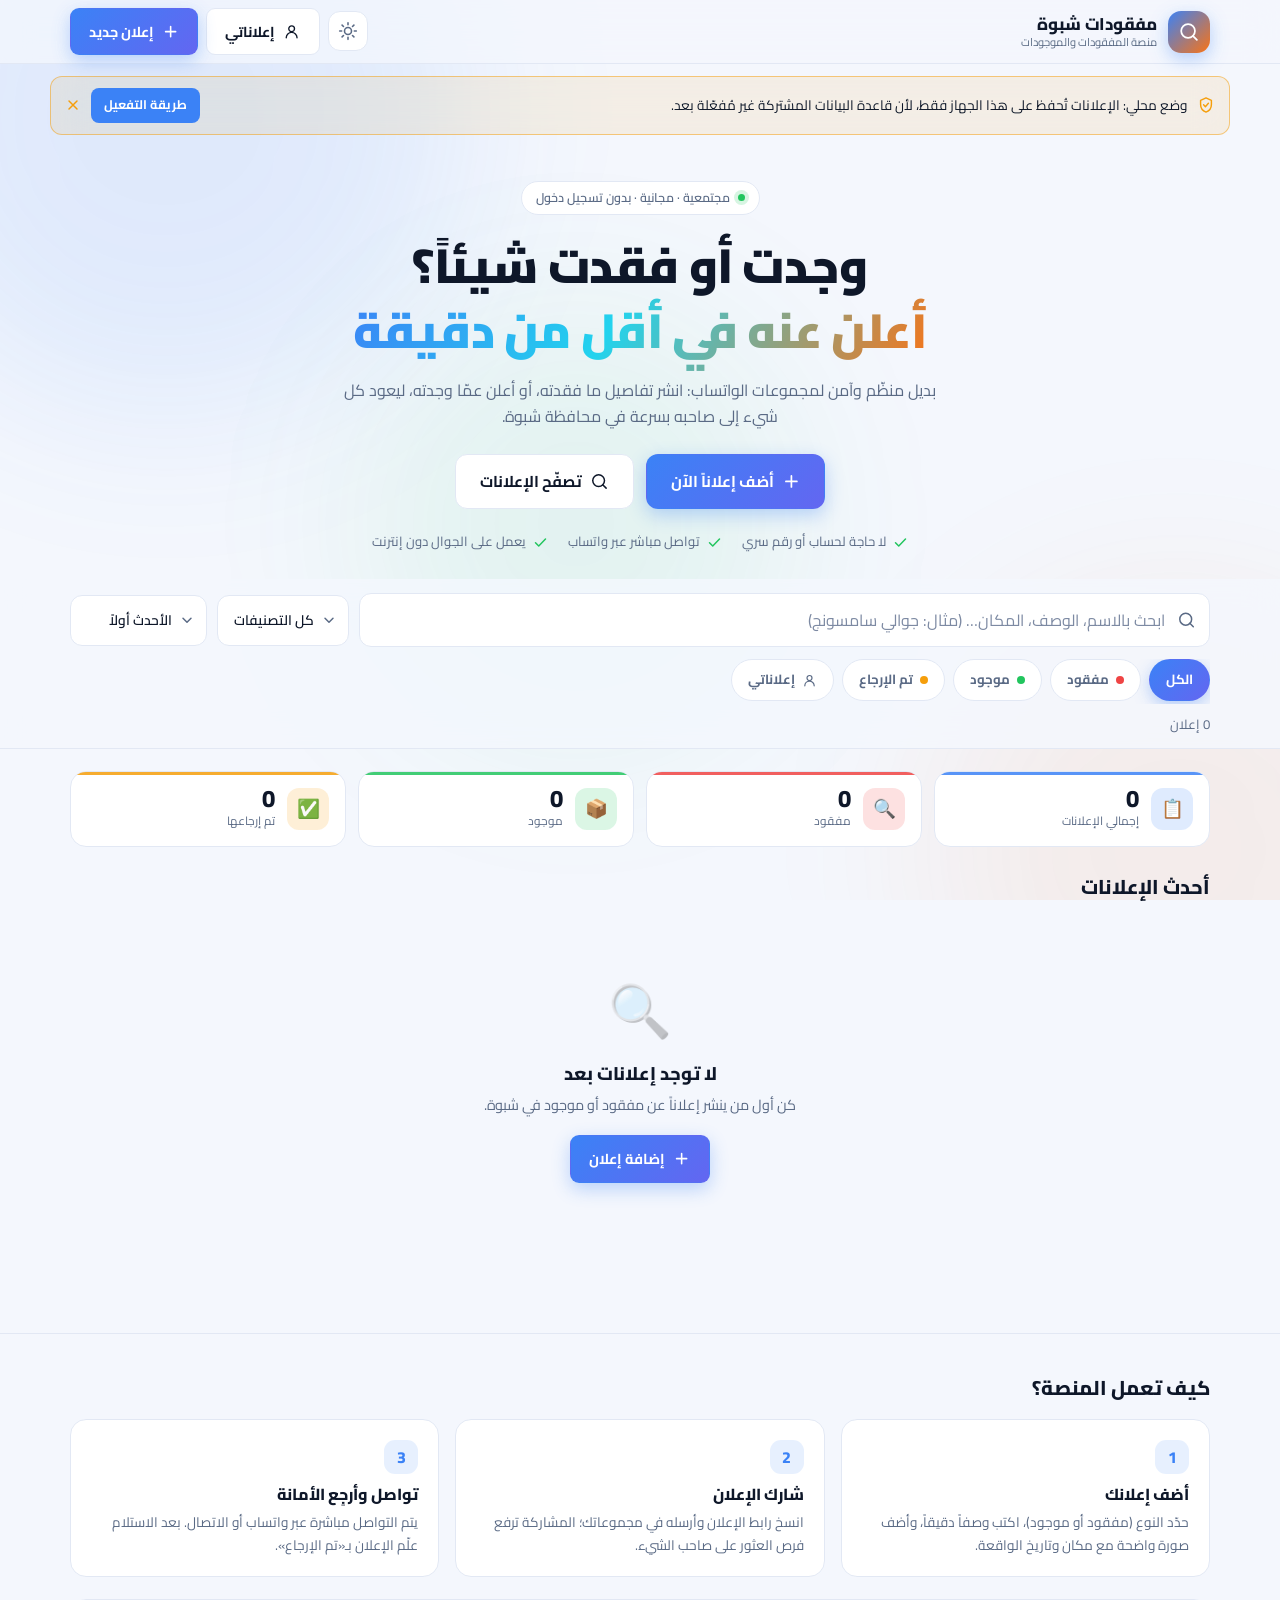
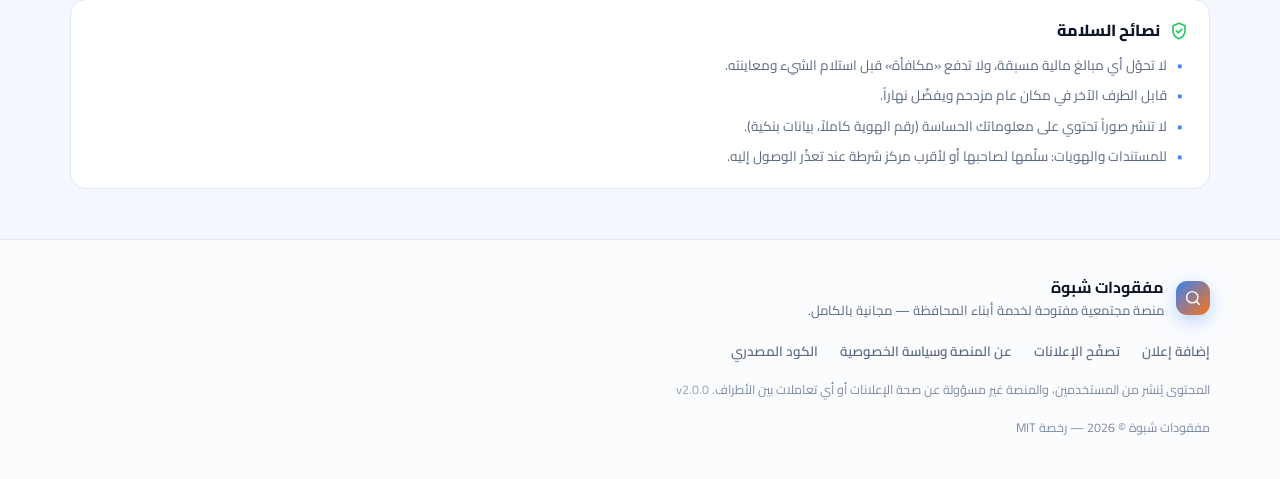
==== commit a29fae12: "feat: تطوير شامل للمنصة — تصميم جديد، ميزات، أداء وأمان (v2.0.0) واجهة وتجربة استخدام - إعادة تصميم " ====
--- a/index.html
+++ b/index.html
@@ -1,266 +1,553 @@
 <!DOCTYPE html>
-<html lang="ar" dir="rtl">
+<html lang="ar" dir="rtl" data-theme="dark">
 <head>
 <meta charset="UTF-8">
-<meta name="viewport" content="width=device-width, initial-scale=1.0">
-<meta name="theme-color" content="#0a0f1c">
+<meta name="viewport" content="width=device-width, initial-scale=1.0, viewport-fit=cover">
+<title>مفقودات شبوة | منصة المفقودات والموجودات</title>
+<meta name="description" content="منصة مفقودات شبوة: أعلن عن المفقودات والموجودات في دقيقة، ابحث بالاسم أو المكان، وتواصل مباشرة عبر واتساب. بديل منظّم وآمن لمجموعات الواتساب.">
+<meta name="keywords" content="مفقودات, موجودات, شبوة, اليمن, مفقودات شبوة, أمانات, إرجاع المفقودات">
+<meta name="author" content="مفقودات شبوة">
+<meta name="robots" content="index, follow">
+<meta name="color-scheme" content="dark light">
+<meta name="theme-color" content="#070b16" media="(prefers-color-scheme: dark)">
+<meta name="theme-color" content="#f4f7fd" media="(prefers-color-scheme: light)">
 <meta name="apple-mobile-web-app-capable" content="yes">
 <meta name="apple-mobile-web-app-status-bar-style" content="black-translucent">
 <meta name="apple-mobile-web-app-title" content="مفقودات شبوة">
 <meta name="mobile-web-app-capable" content="yes">
+<meta name="format-detection" content="telephone=no">
+<link rel="canonical" href="https://almubarmaj8-pixel.github.io/mafqoodat-shabwa/">
+
+<!-- Open Graph / Twitter -->
+<meta property="og:type" content="website">
+<meta property="og:site_name" content="مفقودات شبوة">
+<meta property="og:locale" content="ar_YE">
+<meta property="og:title" content="مفقودات شبوة | منصة المفقودات والموجودات">
+<meta property="og:description" content="أعلن عن مفقوداتك أو عمّا وجدته، ووصل لأصحابها بسرعة. منصة مجتمعية مجانية وبدون تسجيل.">
+<meta property="og:url" content="https://almubarmaj8-pixel.github.io/mafqoodat-shabwa/">
+<meta property="og:image" content="https://almubarmaj8-pixel.github.io/mafqoodat-shabwa/icon-512.png">
+<meta name="twitter:card" content="summary_large_image">
+<meta name="twitter:title" content="مفقودات شبوة | منصة المفقودات والموجودات">
+<meta name="twitter:description" content="أعلن عن مفقوداتك أو عمّا وجدته، ووصل لأصحابها بسرعة.">
+<meta name="twitter:image" content="https://almubarmaj8-pixel.github.io/mafqoodat-shabwa/icon-512.png">
+
 <link rel="manifest" href="manifest.json">
+<link rel="icon" type="image/png" href="icon-192.png">
 <link rel="apple-touch-icon" href="icon-192.png">
-<title>مفقودات شبوة</title>
-<meta name="description" content="منصة مفقودات شبوة - أعلن عن المفقودات والموجودات بسهولة">
+
 <link rel="preconnect" href="https://fonts.googleapis.com">
 <link rel="preconnect" href="https://fonts.gstatic.com" crossorigin>
-<link href="https://fonts.googleapis.com/css2?family=Cairo:wght@300;400;500;600;700;800;900&display=swap" rel="stylesheet">
+<link href="https://fonts.googleapis.com/css2?family=Cairo:wght@400;600;700;800;900&display=swap" rel="stylesheet">
 <link rel="stylesheet" href="style.css">
-<link rel="icon" type="image/png" href="icon-192.png">
-<link rel="apple-touch-icon" href="icon-192.png">
+
+<!-- ضبط الوضع (ليلي/نهاري) قبل الرسم لتفادي وميض الشاشة -->
+<script>
+(function () {
+  try {
+    var saved = localStorage.getItem('mss_theme');
+    var sysLight = window.matchMedia && window.matchMedia('(prefers-color-scheme: light)').matches;
+    document.documentElement.dataset.theme = saved || (sysLight ? 'light' : 'dark');
+  } catch (e) {}
+})();
+</script>
+
+<script type="application/ld+json">
+{
+  "@context": "https://schema.org",
+  "@type": "WebSite",
+  "name": "مفقودات شبوة",
+  "alternateName": "Mafqoodat Shabwa",
+  "url": "https://almubarmaj8-pixel.github.io/mafqoodat-shabwa/",
+  "inLanguage": "ar",
+  "description": "منصة مجتمعية للإعلان عن المفقودات والموجودات في محافظة شبوة.",
+  "potentialAction": {
+    "@type": "SearchAction",
+    "target": "https://almubarmaj8-pixel.github.io/mafqoodat-shabwa/?q={search_term_string}",
+    "query-input": "required name=search_term_string"
+  }
+}
+</script>
 </head>
 <body>
 
-<!-- Animated background -->
-<div class="bg-animation">
-  <div class="bg-orb orb-1"></div>
-  <div class="bg-orb orb-2"></div>
-  <div class="bg-orb orb-3"></div>
-</div>
-
-<!-- ===== Header ===== -->
-<header class="header">
-  <div class="header-inner">
-    <div class="logo" onclick="scrollToTop()">
-      <div class="logo-icon">
-        <svg viewBox="0 0 24 24" fill="none" stroke="currentColor" stroke-width="2.5" stroke-linecap="round" stroke-linejoin="round">
-          <circle cx="11" cy="11" r="8"/><path d="m21 21-4.3-4.3"/>
-        </svg>
-      </div>
-      <div class="logo-text">
-        <span class="logo-title">مفقودات شبوة</span>
-        <span class="logo-sub">منصة المفقودات والموجودات</span>
-      </div>
-    </div>
-    <div class="nav-actions">
-      <button class="btn btn-primary" onclick="openAddModal()">
-        <svg viewBox="0 0 24 24" fill="none" stroke="currentColor" stroke-width="2.5" stroke-linecap="round"><path d="M12 5v14M5 12h14"/></svg>
-        <span class="btn-text">إعلان جديد</span>
+<!-- ===== أيقونات SVG ===== -->
+<svg xmlns="http://www.w3.org/2000/svg" style="position:absolute;width:0;height:0;overflow:hidden" aria-hidden="true" focusable="false">
+  <symbol id="i-search" viewBox="0 0 24 24" fill="none" stroke="currentColor" stroke-width="1.9" stroke-linecap="round" stroke-linejoin="round"><circle cx="11" cy="11" r="7.5"/><path d="m20.6 20.6-4.4-4.4"/></symbol>
+  <symbol id="i-plus" viewBox="0 0 24 24" fill="none" stroke="currentColor" stroke-width="2.2" stroke-linecap="round"><path d="M12 5v14M5 12h14"/></symbol>
+  <symbol id="i-close" viewBox="0 0 24 24" fill="none" stroke="currentColor" stroke-width="2.2" stroke-linecap="round"><path d="M18 6 6 18M6 6l12 12"/></symbol>
+  <symbol id="i-phone" viewBox="0 0 24 24" fill="none" stroke="currentColor" stroke-width="1.9" stroke-linecap="round" stroke-linejoin="round"><path d="M22 16.9v3a2 2 0 0 1-2.2 2 19.8 19.8 0 0 1-8.6-3.1 19.5 19.5 0 0 1-6-6A19.8 19.8 0 0 1 2.1 4.2 2 2 0 0 1 4.1 2h3a2 2 0 0 1 2 1.7c.1 1 .4 2 .7 2.9a2 2 0 0 1-.4 2.1L8.1 9.9a16 16 0 0 0 6 6l1.2-1.2a2 2 0 0 1 2.1-.4c.9.3 1.9.6 2.9.7a2 2 0 0 1 1.7 2Z"/></symbol>
+  <symbol id="i-whatsapp" viewBox="0 0 24 24" fill="none" stroke="currentColor" stroke-width="1.9" stroke-linecap="round" stroke-linejoin="round"><path d="M3 21l1.6-4.6A8.4 8.4 0 0 1 3.6 12 8.4 8.4 0 1 1 12 20.4a8.4 8.4 0 0 1-3.9-.9L3 21Z"/><path d="M9 9.4c0 2.9 2.6 5.4 5.5 5.5.5 0 1.2-.3 1.4-.9.1-.4-.2-.7-.6-.9l-.9-.5c-.3-.1-.6 0-.8.2l-.5.5a4.8 4.8 0 0 1-2-2l.5-.5c.2-.2.3-.5.2-.8l-.4-.9c-.2-.4-.5-.7-.9-.6-.6.1-1 .8-1 1.3Z"/></symbol>
+  <symbol id="i-share" viewBox="0 0 24 24" fill="none" stroke="currentColor" stroke-width="1.9" stroke-linecap="round" stroke-linejoin="round"><circle cx="18" cy="5" r="2.6"/><circle cx="6" cy="12" r="2.6"/><circle cx="18" cy="19" r="2.6"/><path d="m8.4 10.8 7.2-4.1M8.4 13.2l7.2 4.1"/></symbol>
+  <symbol id="i-copy" viewBox="0 0 24 24" fill="none" stroke="currentColor" stroke-width="1.9" stroke-linecap="round" stroke-linejoin="round"><rect x="9" y="9" width="11" height="11" rx="2.4"/><path d="M5.5 15H5a2 2 0 0 1-2-2V5a2 2 0 0 1 2-2h8a2 2 0 0 1 2 2v.5"/></symbol>
+  <symbol id="i-check" viewBox="0 0 24 24" fill="none" stroke="currentColor" stroke-width="2.4" stroke-linecap="round" stroke-linejoin="round"><path d="M20 6.5 9.2 17.5 4 12.3"/></symbol>
+  <symbol id="i-trash" viewBox="0 0 24 24" fill="none" stroke="currentColor" stroke-width="1.9" stroke-linecap="round" stroke-linejoin="round"><path d="M4 7h16M9.5 7V5.3A1.3 1.3 0 0 1 10.8 4h2.4a1.3 1.3 0 0 1 1.3 1.3V7M6.4 7l.8 12.1A1.9 1.9 0 0 0 9.1 21h5.8a1.9 1.9 0 0 0 1.9-1.9L17.6 7"/><path d="M10.5 11v6M13.5 11v6"/></symbol>
+  <symbol id="i-edit" viewBox="0 0 24 24" fill="none" stroke="currentColor" stroke-width="1.9" stroke-linecap="round" stroke-linejoin="round"><path d="M12 20h9"/><path d="M16.5 3.5a2.1 2.1 0 0 1 3 3L7.5 18.5 3 20l1.5-4.5Z"/></symbol>
+  <symbol id="i-eye" viewBox="0 0 24 24" fill="none" stroke="currentColor" stroke-width="1.9" stroke-linecap="round" stroke-linejoin="round"><path d="M2.5 12S6 5.5 12 5.5 21.5 12 21.5 12 18 18.5 12 18.5 2.5 12 2.5 12Z"/><circle cx="12" cy="12" r="3"/></symbol>
+  <symbol id="i-flag" viewBox="0 0 24 24" fill="none" stroke="currentColor" stroke-width="1.9" stroke-linecap="round" stroke-linejoin="round"><path d="M5 21V4M5 5h11l-1 3.5L16 12H5"/></symbol>
+  <symbol id="i-moon" viewBox="0 0 24 24" fill="none" stroke="currentColor" stroke-width="1.9" stroke-linecap="round" stroke-linejoin="round"><path d="M20.5 14.5A8.5 8.5 0 1 1 10 3.4a7 7 0 0 0 10.5 11.1Z"/></symbol>
+  <symbol id="i-sun" viewBox="0 0 24 24" fill="none" stroke="currentColor" stroke-width="1.9" stroke-linecap="round" stroke-linejoin="round"><circle cx="12" cy="12" r="4.2"/><path d="M12 2v2.4M12 19.6V22M2 12h2.4M19.6 12H22M4.9 4.9l1.7 1.7M17.4 17.4l1.7 1.7M19.1 4.9l-1.7 1.7M6.6 17.4l-1.7 1.7"/></symbol>
+  <symbol id="i-download" viewBox="0 0 24 24" fill="none" stroke="currentColor" stroke-width="1.9" stroke-linecap="round" stroke-linejoin="round"><path d="M12 3v12M7.5 10.5 12 15l4.5-4.5"/><path d="M4 19h16"/></symbol>
+  <symbol id="i-pin" viewBox="0 0 24 24" fill="none" stroke="currentColor" stroke-width="1.9" stroke-linecap="round" stroke-linejoin="round"><path d="M20 10.5c0 5.2-8 11-8 11s-8-5.8-8-11a8 8 0 0 1 16 0Z"/><circle cx="12" cy="10.3" r="2.8"/></symbol>
+  <symbol id="i-calendar" viewBox="0 0 24 24" fill="none" stroke="currentColor" stroke-width="1.9" stroke-linecap="round" stroke-linejoin="round"><rect x="3.5" y="5" width="17" height="16" rx="2.6"/><path d="M8 3v4M16 3v4M3.5 10h17"/></symbol>
+  <symbol id="i-tag" viewBox="0 0 24 24" fill="none" stroke="currentColor" stroke-width="1.9" stroke-linecap="round" stroke-linejoin="round"><path d="M20.6 13.4 13 21a1.9 1.9 0 0 1-2.7 0L3 13.7V3.5h10.2l7.4 7.3a1.9 1.9 0 0 1 0 2.6Z"/><circle cx="7.8" cy="7.8" r="1.4"/></symbol>
+  <symbol id="i-user" viewBox="0 0 24 24" fill="none" stroke="currentColor" stroke-width="1.9" stroke-linecap="round" stroke-linejoin="round"><circle cx="12" cy="8" r="4"/><path d="M4.5 20.5a7.5 7.5 0 0 1 15 0"/></symbol>
+  <symbol id="i-box" viewBox="0 0 24 24" fill="none" stroke="currentColor" stroke-width="1.9" stroke-linecap="round" stroke-linejoin="round"><path d="M21 16V8a2 2 0 0 0-1-1.7l-7-4a2 2 0 0 0-2 0l-7 4A2 2 0 0 0 3 8v8a2 2 0 0 0 1 1.7l7 4a2 2 0 0 0 2 0l7-4A2 2 0 0 0 21 16Z"/><path d="m3.3 7.3 8.7 4.8 8.7-4.8M12 21v-9"/></symbol>
+  <symbol id="i-image" viewBox="0 0 24 24" fill="none" stroke="currentColor" stroke-width="1.9" stroke-linecap="round" stroke-linejoin="round"><rect x="3" y="4" width="18" height="16" rx="2.6"/><circle cx="8.8" cy="9.6" r="1.7"/><path d="m4.5 18 4.7-4.7 3.3 3.3 3-2.4 4.5 3.8"/></symbol>
+  <symbol id="i-shield" viewBox="0 0 24 24" fill="none" stroke="currentColor" stroke-width="1.9" stroke-linecap="round" stroke-linejoin="round"><path d="M12 2.6 4.8 5.8v5.4c0 4.7 3 8.6 7.2 10.2 4.2-1.6 7.2-5.5 7.2-10.2V5.8Z"/><path d="m8.8 11.8 2.4 2.4 4-4.4"/></symbol>
+  <symbol id="i-offline" viewBox="0 0 24 24" fill="none" stroke="currentColor" stroke-width="1.9" stroke-linecap="round" stroke-linejoin="round"><path d="M2 4.5 21 20.5"/><path d="M8.6 15.2a4.6 4.6 0 0 1 6.6-.4M5 11.8a9.6 9.6 0 0 1 4.2-2.3M15.6 9.7a9.7 9.7 0 0 1 3.4 2.1"/><path d="M12 19.4h.01"/></symbol>
+  <symbol id="i-arrow-up" viewBox="0 0 24 24" fill="none" stroke="currentColor" stroke-width="2.2" stroke-linecap="round" stroke-linejoin="round"><path d="M12 19V5M6 11l6-6 6 6"/></symbol>
+  <symbol id="i-sparkle" viewBox="0 0 24 24" fill="none" stroke="currentColor" stroke-width="1.8" stroke-linecap="round" stroke-linejoin="round"><path d="M12 3.5 13.7 9l5.5 1.7-5.5 1.7L12 18l-1.7-5.6L4.8 10.7 10.3 9Z"/><path d="M19 4v3M17.5 5.5h3"/></symbol>
+  <symbol id="i-menu" viewBox="0 0 24 24" fill="none" stroke="currentColor" stroke-width="2" stroke-linecap="round"><path d="M4 7h16M4 12h16M4 17h16"/></symbol>
+  <symbol id="i-chevron" viewBox="0 0 24 24" fill="none" stroke="currentColor" stroke-width="2.2" stroke-linecap="round" stroke-linejoin="round"><path d="m6 9.5 6 6 6-6"/></symbol>
+  <symbol id="i-refresh" viewBox="0 0 24 24" fill="none" stroke="currentColor" stroke-width="1.9" stroke-linecap="round" stroke-linejoin="round"><path d="M20.5 12a8.5 8.5 0 1 1-2.6-6.1"/><path d="M20.5 4.5V10h-5.5"/></symbol>
+</svg>
+
+<a class="skip-link" href="#main">تخطَّ إلى المحتوى الرئيسي</a>
+
+<div class="aurora" aria-hidden="true">
+  <span class="blob b1"></span><span class="blob b2"></span><span class="blob b3"></span>
+</div>
+
+<!-- ===== الترويسة ===== -->
+<header class="app-header">
+  <div class="wrap header-inner">
+    <a class="brand" href="./" data-action="home" aria-label="مفقودات شبوة — الصفحة الرئيسية">
+      <span class="brand-mark"><svg class="ic"><use href="#i-search"></use></svg></span>
+      <span class="brand-text">
+        <strong>مفقودات شبوة</strong>
+        <small>منصة المفقودات والموجودات</small>
+      </span>
+    </a>
+
+    <div class="header-actions">
+      <button class="icon-btn" id="installBtn" type="button" hidden data-action="install" title="تثبيت التطبيق على جهازك" aria-label="تثبيت التطبيق">
+        <svg class="ic"><use href="#i-download"></use></svg>
       </button>
+      <button class="icon-btn" type="button" data-action="toggle-theme" title="تبديل الوضع الليلي/النهاري" aria-label="تبديل الوضع الليلي والنهاري">
+        <svg class="ic icon-moon"><use href="#i-moon"></use></svg>
+        <svg class="ic icon-sun"><use href="#i-sun"></use></svg>
+      </button>
+      <button class="btn btn-ghost" type="button" data-action="filter-mine" title="الإعلانات التي أضفتها من هذا الجهاز">
+        <svg class="ic"><use href="#i-user"></use></svg>
+        <span class="hide-sm">إعلاناتي</span>
+        <b class="pill" id="mineCount" hidden>0</b>
+      </button>
+      <button class="btn btn-primary" type="button" data-action="open-add">
+        <svg class="ic"><use href="#i-plus"></use></svg>
+        <span class="hide-xs">إعلان جديد</span>
+      </button>
     </div>
   </div>
 </header>
 
-<!-- ===== Hero Section ===== -->
+<!-- ===== شريط الحالة ===== -->
+<div class="banner" id="banner" role="status" hidden>
+  <svg class="ic" id="bannerIcon"><use href="#i-sparkle"></use></svg>
+  <div class="banner-text"><span id="bannerMsg"></span></div>
+  <button class="banner-btn" type="button" id="bannerAction" hidden></button>
+  <button class="banner-x" type="button" data-action="dismiss-banner" aria-label="إغلاق التنبيه"><svg class="ic"><use href="#i-close"></use></svg></button>
+</div>
+
+<!-- ===== الواجهة الترحيبية ===== -->
 <section class="hero">
-  <div class="hero-content">
-    <h1 class="hero-title">وجدت أو فقدت شيئاً؟<br><span class="gradient-text">أعلن عنه هنا</span></h1>
-    <p class="hero-desc">بديل آمن ومنظم لمجموعات الواتساب — انشر مفقوداتك ووجدانك وصل لأصحابها بسرعة</p>
+  <div class="wrap hero-inner">
+    <p class="hero-eyebrow"><span class="dot" aria-hidden="true"></span> مجتمعية · مجانية · بدون تسجيل دخول</p>
+    <h1 class="hero-title">وجدت أو فقدت شيئاً؟<br><span class="grad">أعلن عنه في أقل من دقيقة</span></h1>
+    <p class="hero-desc">
+      بديل منظّم وآمن لمجموعات الواتساب: انشر تفاصيل ما فقدته، أو أعلن عمّا وجدته،
+      ليعود كل شيء إلى صاحبه بسرعة في محافظة شبوة.
+    </p>
+    <div class="hero-cta">
+      <button class="btn btn-primary btn-lg" type="button" data-action="open-add">
+        <svg class="ic"><use href="#i-plus"></use></svg> أضف إعلاناً الآن
+      </button>
+      <a class="btn btn-ghost btn-lg" href="#browse">
+        <svg class="ic"><use href="#i-search"></use></svg> تصفّح الإعلانات
+      </a>
+    </div>
+    <ul class="hero-points">
+      <li><svg class="ic"><use href="#i-check"></use></svg> لا حاجة لحساب أو رقم سري</li>
+      <li><svg class="ic"><use href="#i-check"></use></svg> تواصل مباشر عبر واتساب</li>
+      <li><svg class="ic"><use href="#i-check"></use></svg> يعمل على الجوال دون إنترنت</li>
+    </ul>
   </div>
 </section>
 
-<!-- ===== Search & Filter ===== -->
-<div class="search-section">
-  <div class="search-inner">
-    <div class="search-box">
-      <svg class="search-icon" viewBox="0 0 24 24" fill="none" stroke="currentColor" stroke-width="2" stroke-linecap="round" stroke-linejoin="round">
-        <circle cx="11" cy="11" r="8"/><path d="m21 21-4.3-4.3"/>
-      </svg>
-      <input type="text" id="searchInput" placeholder="ابحث بالاسم، الوصف، أو المكان..." oninput="handleSearch()">
-    </div>
-    <div class="filter-chips">
-      <button class="chip active" data-filter="all" onclick="setFilter('all')">الكل</button>
-      <button class="chip" data-filter="missing" onclick="setFilter('missing')">مفقود</button>
-      <button class="chip" data-filter="found" onclick="setFilter('found')">موجد</button>
-      <button class="chip" data-filter="returned" onclick="setFilter('returned')">تم الإرجاع</button>
-    </div>
-  </div>
-</div>
-
-<!-- ===== Main ===== -->
-<main class="main">
-  <div class="stats-bar">
-    <div class="stat-card" style="--stat-color: #3b82f6;">
-      <div class="stat-icon">📋</div>
-      <div class="stat-info"><h3 id="totalCount">0</h3><p>إجمالي الإعلانات</p></div>
-    </div>
-    <div class="stat-card" style="--stat-color: #ef4444;">
-      <div class="stat-icon">🔍</div>
-      <div class="stat-info"><h3 id="missingCount">0</h3><p>مفقود</p></div>
-    </div>
-    <div class="stat-card" style="--stat-color: #22c55e;">
-      <div class="stat-icon">📦</div>
-      <div class="stat-info"><h3 id="foundCount">0</h3><p>موجد</p></div>
-    </div>
-    <div class="stat-card" style="--stat-color: #f59e0b;">
-      <div class="stat-icon">✅</div>
-      <div class="stat-info"><h3 id="returnedCount">0</h3><p>تم الإرجاع</p></div>
-    </div>
-  </div>
-
-  <div class="section-header">
+<!-- ===== البحث والفلاتر ===== -->
+<section class="toolbar" id="browse">
+  <div class="wrap">
+    <div class="search-row">
+      <div class="search-box">
+        <svg class="ic search-ic"><use href="#i-search"></use></svg>
+        <input type="search" id="q" autocomplete="off" placeholder="ابحث بالاسم، الوصف، المكان… (مثال: جوالي سامسونج)" aria-label="بحث في الإعلانات">
+        <button class="search-clear" type="button" id="clearQ" data-action="clear-q" aria-label="مسح البحث" hidden>
+          <svg class="ic"><use href="#i-close"></use></svg>
+        </button>
+      </div>
+      <label class="select-wrap">
+        <span class="sr-only">التصنيف</span>
+        <select id="catFilter" class="select">
+          <option value="">كل التصنيفات</option>
+        </select>
+        <svg class="ic"><use href="#i-chevron"></use></svg>
+      </label>
+      <label class="select-wrap">
+        <span class="sr-only">الترتيب</span>
+        <select id="sort" class="select">
+          <option value="new">الأحدث أولاً</option>
+          <option value="old">الأقدم أولاً</option>
+          <option value="views">الأكثر مشاهدة</option>
+        </select>
+        <svg class="ic"><use href="#i-chevron"></use></svg>
+      </label>
+    </div>
+
+    <div class="chips" role="group" aria-label="تصفية الإعلانات">
+      <button class="chip is-active" type="button" data-filter="all">الكل</button>
+      <button class="chip" type="button" data-filter="missing"><span class="chip-dot d-missing"></span> مفقود</button>
+      <button class="chip" type="button" data-filter="found"><span class="chip-dot d-found"></span> موجود</button>
+      <button class="chip" type="button" data-filter="returned"><span class="chip-dot d-returned"></span> تم الإرجاع</button>
+      <button class="chip" type="button" data-filter="mine"><svg class="ic"><use href="#i-user"></use></svg> إعلاناتي</button>
+    </div>
+
+    <div class="result-line">
+      <span id="resultCount">جارٍ التحميل…</span>
+      <button class="link-btn" type="button" id="resetFilters" data-action="reset-filters" hidden>
+        <svg class="ic"><use href="#i-refresh"></use></svg> مسح الفلاتر
+      </button>
+    </div>
+  </div>
+</section>
+
+<!-- ===== المحتوى ===== -->
+<main id="main" class="wrap main">
+
+  <section class="stats" aria-label="إحصاءات">
+    <button class="stat" type="button" data-filter="all" style="--c:#3b82f6">
+      <span class="stat-ic" aria-hidden="true">📋</span>
+      <span class="stat-body"><b id="statTotal">0</b><small>إجمالي الإعلانات</small></span>
+    </button>
+    <button class="stat" type="button" data-filter="missing" style="--c:#ef4444">
+      <span class="stat-ic" aria-hidden="true">🔍</span>
+      <span class="stat-body"><b id="statMissing">0</b><small>مفقود</small></span>
+    </button>
+    <button class="stat" type="button" data-filter="found" style="--c:#22c55e">
+      <span class="stat-ic" aria-hidden="true">📦</span>
+      <span class="stat-body"><b id="statFound">0</b><small>موجود</small></span>
+    </button>
+    <button class="stat" type="button" data-filter="returned" style="--c:#f59e0b">
+      <span class="stat-ic" aria-hidden="true">✅</span>
+      <span class="stat-body"><b id="statReturned">0</b><small>تم إرجاعها</small></span>
+    </button>
+  </section>
+
+  <div class="section-head">
     <h2 id="listTitle">أحدث الإعلانات</h2>
-    <span class="result-count" id="resultCount"></span>
-  </div>
-
-  <div id="postsGrid" class="posts-grid"></div>
-  <div id="emptyState" class="empty-state" style="display:none;">
-    <div class="empty-illustration">🔍</div>
-    <h3>لا توجد إعلانات</h3>
-    <p>كن أول من يضيف إعلاناً عن مفقود أو موجود</p>
-    <button class="btn btn-primary" onclick="openAddModal()">+ إضافة إعلان</button>
+    <span class="live-badge" id="liveBadge" hidden><span class="live-dot"></span> مزامنة مباشرة</span>
+  </div>
+
+  <div class="grid" id="grid" aria-live="polite" aria-busy="true"></div>
+
+  <div class="empty" id="empty" hidden>
+    <div class="empty-art" aria-hidden="true">🔍</div>
+    <h3 id="emptyTitle">لا توجد إعلانات بعد</h3>
+    <p id="emptyText">كن أول من ينشر إعلاناً عن مفقود أو موجود في شبوة.</p>
+    <div class="empty-actions">
+      <button class="btn btn-primary" type="button" data-action="open-add"><svg class="ic"><use href="#i-plus"></use></svg> إضافة إعلان</button>
+      <button class="btn btn-ghost" type="button" data-action="reset-filters" hidden id="emptyReset">مسح الفلاتر</button>
+    </div>
+  </div>
+
+  <div class="load-more">
+    <button class="btn btn-ghost" type="button" id="loadMore" hidden>
+      <svg class="ic"><use href="#i-chevron"></use></svg> عرض إعلانات أقدم
+    </button>
   </div>
 </main>
 
-<!-- ===== Footer ===== -->
-<footer class="footer">
-  <p>مفقودات شبوة © 2026 — منصة مفتوحة لخدمة المجتمع</p>
+<!-- ===== كيف تعمل المنصة ===== -->
+<section class="how">
+  <div class="wrap">
+    <h2>كيف تعمل المنصة؟</h2>
+    <ol class="steps">
+      <li>
+        <span class="step-n">1</span>
+        <h3>أضف إعلانك</h3>
+        <p>حدّد النوع (مفقود أو موجود)، اكتب وصفاً دقيقاً، وأضف صورة واضحة مع مكان وتاريخ الواقعة.</p>
+      </li>
+      <li>
+        <span class="step-n">2</span>
+        <h3>شارك الإعلان</h3>
+        <p>انسخ رابط الإعلان وأرسله في مجموعاتك؛ المشاركة ترفع فرص العثور على صاحب الشيء.</p>
+      </li>
+      <li>
+        <span class="step-n">3</span>
+        <h3>تواصل وأرجِع الأمانة</h3>
+        <p>يتم التواصل مباشرة عبر واتساب أو الاتصال. بعد الاستلام علّم الإعلان بـ«تم الإرجاع».</p>
+      </li>
+    </ol>
+
+    <div class="safety">
+      <div class="safety-head">
+        <svg class="ic"><use href="#i-shield"></use></svg>
+        <h3>نصائح السلامة</h3>
+      </div>
+      <ul>
+        <li>لا تحوّل أي مبالغ مالية مسبقة، ولا تدفع «مكافأة» قبل استلام الشيء ومعاينته.</li>
+        <li>قابل الطرف الآخر في مكان عام مزدحم ويفضّل نهاراً.</li>
+        <li>لا تنشر صوراً تحتوي على معلوماتك الحساسة (رقم الهوية كاملاً، بيانات بنكية).</li>
+        <li>للمستندات والهويات: سلّمها لصاحبها أو لأقرب مركز شرطة عند تعذّر الوصول إليه.</li>
+      </ul>
+    </div>
+  </div>
+</section>
+
+<!-- ===== التذييل ===== -->
+<footer class="app-footer">
+  <div class="wrap footer-inner">
+    <div class="footer-brand">
+      <span class="brand-mark sm"><svg class="ic"><use href="#i-search"></use></svg></span>
+      <div>
+        <strong>مفقودات شبوة</strong>
+        <p>منصة مجتمعية مفتوحة لخدمة أبناء المحافظة — مجانية بالكامل.</p>
+      </div>
+    </div>
+    <nav class="footer-links">
+      <button class="link-btn" type="button" data-action="open-add">إضافة إعلان</button>
+      <a class="link-btn" href="#browse">تصفّح الإعلانات</a>
+      <button class="link-btn" type="button" data-action="open-about">عن المنصة وسياسة الخصوصية</button>
+      <a class="link-btn" href="https://github.com/almubarmaj8-pixel/mafqoodat-shabwa" target="_blank" rel="noopener">الكود المصدري</a>
+    </nav>
+    <p class="footer-note">
+      المحتوى يُنشر من المستخدمين، والمنصة غير مسؤولة عن صحة الإعلانات أو أي تعاملات بين الأطراف.
+      <span class="ver" id="appVersion"></span>
+    </p>
+    <p class="footer-copy">مفقودات شبوة © <span id="year"></span> — رخصة MIT</p>
+  </div>
 </footer>
 
-<!-- ===== Add/Edit Modal ===== -->
-<div class="modal-overlay" id="addModal">
-  <div class="modal">
-    <div class="modal-header">
-      <h2 id="modalTitle">إضافة إعلان جديد</h2>
-      <button class="modal-close" onclick="closeModal('addModal')">
-        <svg viewBox="0 0 24 24" fill="none" stroke="currentColor" stroke-width="2.5" stroke-linecap="round"><path d="M18 6 6 18M6 6l12 12"/></svg>
-      </button>
-    </div>
-    <div class="modal-body">
-      <form id="postForm" onsubmit="submitPost(event)">
-        <input type="hidden" id="editId">
-
-        <div class="form-group">
-          <label>نوع الإعلان <span class="req">*</span></label>
-          <div class="type-selector">
-            <div class="type-option selected" data-type="missing" onclick="selectType('missing')">
-              <div class="type-icon-wrap missing-icon">
-                <svg viewBox="0 0 24 24" fill="none" stroke="currentColor" stroke-width="2" stroke-linecap="round" stroke-linejoin="round"><circle cx="11" cy="11" r="8"/><path d="m21 21-4.3-4.3"/></svg>
-              </div>
-              <div class="type-label">مفقود</div>
-              <div class="type-desc">فقدت شيئاً وأبحث عنه</div>
-            </div>
-            <div class="type-option" data-type="found" onclick="selectType('found')">
-              <div class="type-icon-wrap found-icon">
-                <svg viewBox="0 0 24 24" fill="none" stroke="currentColor" stroke-width="2" stroke-linecap="round" stroke-linejoin="round"><path d="M21 16V8a2 2 0 0 0-1-1.73l-7-4a2 2 0 0 0-2 0l-7 4A2 2 0 0 0 3 8v8a2 2 0 0 0 1 1.73l7 4a2 2 0 0 0 2 0l7-4A2 2 0 0 0 21 16z"/></svg>
-              </div>
-              <div class="type-label">موجد</div>
-              <div class="type-desc">وجدت شيئاً وأريد إرجاعه</div>
-            </div>
-          </div>
-        </div>
-
-        <div class="form-group">
-          <label>العنوان <span class="req">*</span></label>
-          <input type="text" id="title" required placeholder="مثال: جوالي سامسونج أسود" maxlength="80">
-        </div>
-
-        <div class="form-group">
-          <label>الوصف <span class="req">*</span></label>
-          <textarea id="description" required placeholder="صف المفقود أو الموجود بالتفصيل..." maxlength="500" rows="3"></textarea>
-        </div>
-
-        <div class="form-row">
-          <div class="form-group">
-            <label>التصنيف <span class="req">*</span></label>
-            <select id="category" required onchange="handleCategoryChange()">
-              <option value="">اختر...</option>
-              <option value="هواتف">📱 هواتف</option>
-              <option value="مستندات">📄 مستندات</option>
-              <option value="محافظ ونقود">💰 محافظ ونقود</option>
-              <option value="مجوهرات">💎 مجوهرات</option>
-              <option value="مفاتيح">🔑 مفاتيح</option>
-              <option value="ملابس">👕 ملابس</option>
-              <option value="إلكترونيات">💻 إلكترونيات</option>
-              <option value="حيوانات">🐾 حيوانات</option>
-              <option value="__custom__">📦 أخرى (مخصص)</option>
-            </select>
-            <input type="text" id="customCategory" placeholder="اكتب اسم التصنيف..." maxlength="30" style="display:none;" oninput="syncCustomCategory()">
-          </div>
-          <div class="form-group">
-            <label>المكان <span class="req">*</span></label>
-            <input type="text" id="location" required placeholder="مثال: سوق شبوة" maxlength="60">
-          </div>
-        </div>
-
-        <div class="form-row">
-          <div class="form-group">
-            <label>الاسم <span class="req">*</span></label>
-            <input type="text" id="contactName" required placeholder="اسمك" maxlength="40">
-          </div>
-          <div class="form-group">
-            <label>رقم الجوال <span class="req">*</span></label>
-            <input type="tel" id="contactPhone" required placeholder="7XX XXX XXX" pattern="[0-9+\s-]{8,15}" maxlength="15">
-          </div>
-        </div>
-
-        <div class="form-group">
-          <label>صورة (اختياري)</label>
-          <label class="image-upload" for="imageInput">
-            <div id="uploadArea">
-              <svg viewBox="0 0 24 24" fill="none" stroke="currentColor" stroke-width="1.5" stroke-linecap="round" stroke-linejoin="round"><path d="M21 15v4a2 2 0 0 1-2 2H5a2 2 0 0 1-2-2v-4"/><polyline points="17 8 12 3 7 8"/><line x1="12" y1="3" x2="12" y2="15"/></svg>
-              <p id="uploadText">اضغط لرفع صورة</p>
-            </div>
-            <input type="file" id="imageInput" accept="image/*" onchange="handleImageUpload(event)">
-            <img id="imagePreview" class="image-preview" style="display:none;">
-          </label>
-        </div>
-
-        <div class="form-actions">
-          <button type="submit" class="btn btn-submit">
-            <svg viewBox="0 0 24 24" fill="none" stroke="currentColor" stroke-width="2.5" stroke-linecap="round"><polyline points="20 6 9 17 4 12"/></svg>
-            نشر الإعلان
+<button class="fab" type="button" data-action="open-add" aria-label="إضافة إعلان جديد">
+  <svg class="ic"><use href="#i-plus"></use></svg>
+</button>
+
+<button class="to-top" type="button" id="toTop" aria-label="العودة للأعلى" hidden>
+  <svg class="ic"><use href="#i-arrow-up"></use></svg>
+</button>
+
+<!-- ===== نافذة الإضافة/التعديل ===== -->
+<div class="overlay" id="formModal" role="dialog" aria-modal="true" aria-labelledby="formTitle" hidden>
+  <div class="modal modal-lg sheet">
+    <div class="modal-head">
+      <h2 id="formTitle">إضافة إعلان جديد</h2>
+      <button class="icon-btn" type="button" data-action="close-modal" aria-label="إغلاق"><svg class="ic"><use href="#i-close"></use></svg></button>
+    </div>
+
+    <form id="postForm" class="modal-body" novalidate>
+      <input type="hidden" id="editId">
+
+      <div class="field">
+        <span class="label">نوع الإعلان <b class="req">*</b></span>
+        <div class="type-picker" role="radiogroup" aria-label="نوع الإعلان">
+          <button type="button" class="type-card is-active" role="radio" aria-checked="true" data-type="missing">
+            <span class="type-ic missing"><svg class="ic"><use href="#i-search"></use></svg></span>
+            <span class="type-t">مفقود</span>
+            <span class="type-d">فقدت شيئاً وأبحث عنه</span>
           </button>
-          <button type="button" class="btn btn-cancel" onclick="closeModal('addModal')">إلغاء</button>
-        </div>
-      </form>
-    </div>
-  </div>
-</div>
-
-<!-- ===== Detail Modal ===== -->
-<div class="modal-overlay" id="detailModal">
-  <div class="modal">
-    <div class="modal-header">
-      <h2>تفاصيل الإعلان</h2>
-      <button class="modal-close" onclick="closeModal('detailModal')">
-        <svg viewBox="0 0 24 24" fill="none" stroke="currentColor" stroke-width="2.5" stroke-linecap="round"><path d="M18 6 6 18M6 6l12 12"/></svg>
-      </button>
+          <button type="button" class="type-card" role="radio" aria-checked="false" data-type="found">
+            <span class="type-ic found"><svg class="ic"><use href="#i-box"></use></svg></span>
+            <span class="type-t">موجود</span>
+            <span class="type-d">وجدت شيئاً وأريد إرجاعه</span>
+          </button>
+        </div>
+      </div>
+
+      <div class="field">
+        <label class="label" for="fTitle">عنوان الإعلان <b class="req">*</b></label>
+        <input type="text" id="fTitle" maxlength="80" placeholder="مثال: جوال سامسونج أسود بشاشة مكسورة" autocomplete="off">
+        <small class="hint">اكتب وصفاً مختصراً وواضحاً — العنوان الجيد يزيد فرص الإيجاد.</small>
+        <small class="err" data-err="fTitle"></small>
+      </div>
+
+      <div class="field">
+        <label class="label" for="fDesc">الوصف بالتفصيل <b class="req">*</b></label>
+        <textarea id="fDesc" rows="4" maxlength="600" placeholder="اذكر اللون، الماركة، أي علامات مميزة، ومحتويات الشيء إن أمكن…"></textarea>
+        <div class="counter"><span id="descCount">0</span>/600</div>
+        <small class="err" data-err="fDesc"></small>
+      </div>
+
+      <div class="field-row">
+        <div class="field">
+          <label class="label" for="fCategory">التصنيف <b class="req">*</b></label>
+          <select id="fCategory">
+            <option value="">اختر التصنيف…</option>
+            <option value="هواتف">📱 هواتف وأجهزة</option>
+            <option value="مستندات">📄 مستندات وهويات</option>
+            <option value="محافظ ونقود">💰 محافظ ونقود</option>
+            <option value="مجوهرات">💎 مجوهرات وساعات</option>
+            <option value="مفاتيح">🔑 مفاتيح</option>
+            <option value="ملابس">👕 ملابس وحقائب</option>
+            <option value="إلكترونيات">💻 إلكترونيات</option>
+            <option value="حيوانات">🐾 حيوانات</option>
+            <option value="مركبات">🚗 مركبات وقطع</option>
+            <option value="__custom__">➕ تصنيف آخر…</option>
+          </select>
+          <input type="text" id="fCustomCat" maxlength="30" placeholder="اكتب اسم التصنيف" hidden>
+          <small class="err" data-err="fCategory"></small>
+        </div>
+        <div class="field">
+          <label class="label" for="fLocation">المكان <b class="req">*</b></label>
+          <input type="text" id="fLocation" maxlength="60" placeholder="مثال: سوق عتق المركزي" autocomplete="off">
+          <small class="err" data-err="fLocation"></small>
+        </div>
+      </div>
+
+      <div class="field-row">
+        <div class="field">
+          <label class="label" for="fDate">تاريخ الفقد/الوجدان</label>
+          <input type="date" id="fDate">
+          <small class="err" data-err="fDate"></small>
+        </div>
+        <div class="field">
+          <label class="label" for="fName">الاسم <b class="req">*</b></label>
+          <input type="text" id="fName" maxlength="40" placeholder="اسمك" autocomplete="name">
+          <small class="err" data-err="fName"></small>
+        </div>
+      </div>
+
+      <div class="field-row">
+        <div class="field">
+          <label class="label" for="fPhone">رقم الجوال <b class="req">*</b></label>
+          <input type="tel" id="fPhone" maxlength="17" inputmode="tel" placeholder="7XX XXX XXX" autocomplete="tel">
+          <small class="hint">يُقبل الرقم المحلي (7XXXXXXXX) أو الدولي (+967…).</small>
+          <small class="err" data-err="fPhone"></small>
+        </div>
+        <div class="field">
+          <label class="label" for="fPref">طريقة التواصل المفضلة</label>
+          <select id="fPref">
+            <option value="whatsapp">واتساب أولاً</option>
+            <option value="call">اتصال هاتفي أولاً</option>
+          </select>
+        </div>
+      </div>
+
+      <div class="field">
+        <span class="label">الصور (اختياري — حتى 3 صور)</span>
+        <div class="thumbs" id="thumbs"></div>
+        <label class="drop" for="fImages" id="dropZone">
+          <svg class="ic"><use href="#i-image"></use></svg>
+          <span><b>اضغط لإضافة صورة</b> أو التقط صورة بالكاميرا</span>
+          <small>تُضغط الصور تلقائياً على جهازك لتوفير البيانات</small>
+          <input type="file" id="fImages" accept="image/*" multiple hidden>
+        </label>
+      </div>
+
+      <label class="check">
+        <input type="checkbox" id="fAgree">
+        <span>أتعهد بصحة البيانات، وأوافق على أن الإعلان سيُنشر للعامة على المنصة.</span>
+      </label>
+      <small class="err" data-err="fAgree"></small>
+
+      <div class="modal-actions">
+        <button type="submit" class="btn btn-primary btn-lg" id="submitBtn">
+          <svg class="ic"><use href="#i-check"></use></svg> نشر الإعلان
+        </button>
+        <button type="button" class="btn btn-ghost" data-action="close-modal">إلغاء</button>
+      </div>
+    </form>
+  </div>
+</div>
+
+<!-- ===== نافذة التفاصيل ===== -->
+<div class="overlay" id="detailModal" role="dialog" aria-modal="true" aria-labelledby="detailTitle" hidden>
+  <div class="modal sheet">
+    <div class="modal-head">
+      <h2 id="detailTitle">تفاصيل الإعلان</h2>
+      <button class="icon-btn" type="button" data-action="close-modal" aria-label="إغلاق"><svg class="ic"><use href="#i-close"></use></svg></button>
     </div>
     <div class="modal-body" id="detailBody"></div>
   </div>
 </div>
 
-<!-- ===== Confirm Dialog ===== -->
-<div class="modal-overlay" id="confirmOverlay">
-  <div class="confirm-box">
-    <div class="confirm-icon" id="confirmIcon">⚠️</div>
+<!-- ===== نافذة التأكيد ===== -->
+<div class="overlay" id="confirmModal" role="dialog" aria-modal="true" aria-labelledby="confirmTitle" hidden>
+  <div class="confirm">
+    <div class="confirm-ic" id="confirmIcon">⚠️</div>
     <h3 id="confirmTitle">تأكيد</h3>
     <p id="confirmText">هل أنت متأكد؟</p>
     <div class="confirm-actions">
-      <button class="btn btn-danger" id="confirmYesBtn">تأكيد</button>
-      <button class="btn btn-cancel" onclick="closeConfirm()">إلغاء</button>
-    </div>
-  </div>
-</div>
-
-<!-- ===== Toast ===== -->
-<div class="toast" id="toast"></div>
-
-<!-- ===== FAB ===== -->
-<button class="fab" onclick="openAddModal()">
-  <svg viewBox="0 0 24 24" fill="none" stroke="currentColor" stroke-width="2.5" stroke-linecap="round"><path d="M12 5v14M5 12h14"/></svg>
-</button>
-
+      <button class="btn btn-danger" type="button" id="confirmYes">تأكيد</button>
+      <button class="btn btn-ghost" type="button" id="confirmNo">إلغاء</button>
+    </div>
+  </div>
+</div>
+
+<!-- ===== نافذة بلاغ ===== -->
+<div class="overlay" id="reportModal" role="dialog" aria-modal="true" aria-labelledby="reportTitle" hidden>
+  <div class="modal sheet">
+    <div class="modal-head">
+      <h2 id="reportTitle">الإبلاغ عن إعلان</h2>
+      <button class="icon-btn" type="button" data-action="close-modal" aria-label="إغلاق"><svg class="ic"><use href="#i-close"></use></svg></button>
+    </div>
+    <form class="modal-body" id="reportForm">
+      <div class="field">
+        <label class="label" for="reportReason">سبب الإبلاغ</label>
+        <select id="reportReason">
+          <option value="محتوى مخالف">محتوى مخالف أو مسيء</option>
+          <option value="إعلان مكرر">إعلان مكرر</option>
+          <option value="رقم خاطئ">رقم تواصل خاطئ</option>
+          <option value="احتيال">محاولة احتيال</option>
+          <option value="تم الإرجاع">تم إرجاع الشيء بالفعل</option>
+          <option value="أخرى">أخرى</option>
+        </select>
+      </div>
+      <div class="field">
+        <label class="label" for="reportNote">ملاحظة إضافية (اختياري)</label>
+        <textarea id="reportNote" rows="3" maxlength="300" placeholder="اشرح سبب الإبلاغ باختصار…"></textarea>
+      </div>
+      <div class="modal-actions">
+        <button type="submit" class="btn btn-danger btn-lg">إرسال البلاغ</button>
+        <button type="button" class="btn btn-ghost" data-action="close-modal">إلغاء</button>
+      </div>
+    </form>
+  </div>
+</div>
+
+<!-- ===== نافذة عن المنصة ===== -->
+<div class="overlay" id="aboutModal" role="dialog" aria-modal="true" aria-labelledby="aboutTitle" hidden>
+  <div class="modal sheet">
+    <div class="modal-head">
+      <h2 id="aboutTitle">عن المنصة والخصوصية</h2>
+      <button class="icon-btn" type="button" data-action="close-modal" aria-label="إغلاق"><svg class="ic"><use href="#i-close"></use></svg></button>
+    </div>
+    <div class="modal-body about-body">
+      <p><b>مفقودات شبوة</b> منصة مجتمعية مجانية تساعد أهل محافظة شبوة على إعلان المفقودات والموجودات،
+      كبديل منظّم لمجموعات الواتساب المزدحمة.</p>
+      <h4>ما الذي نجمعه؟</h4>
+      <ul>
+        <li>بيانات الإعلان التي تكتبها بنفسك (العنوان، الوصف، المكان، الاسم، رقم التواصل).</li>
+        <li>رقم جوالك يظهر لمن يفتح الإعلان بهدف التواصل فقط، ويمكنك تعديله أو حذف الإعلان في أي وقت.</li>
+        <li>تُخزَّن مفضّلاتك وإعداداتك محلياً على جهازك، ولا تُرسل لأي طرف ثالث.</li>
+        <li>لا نستخدم أدوات تتبّع إعلانية ولا نطلب تسجيل دخول.</li>
+      </ul>
+      <h4>مسؤولياتك</h4>
+      <ul>
+        <li>الإعلان مسؤوليتك: تأكد من صحة البيانات واحترام خصوصية الآخرين.</li>
+        <li>يمنع نشر المحتوى المخالف أو المنشورات غير المتعلقة بالمفقودات والموجودات.</li>
+        <li>المنصة غير مسؤولة عن أي تعاملات أو أضرار تحدث بين المستخدمين.</li>
+      </ul>
+      <p class="muted">لأي ملاحظة أو طلب حذف إعلان مخالف، استخدم زر «الإبلاغ» داخل الإعلان.</p>
+    </div>
+  </div>
+</div>
+
+<!-- ===== التنبيهات ===== -->
+<div class="toasts" id="toasts" role="status" aria-live="polite"></div>
+
+<noscript>
+  <div class="noscript">هذا التطبيق يحتاج إلى تشغيل JavaScript لعرض الإعلانات وإضافتها.</div>
+</noscript>
+
+<script src="firebase-config.js"></script>
 <script src="script.js"></script>
-<script>
-  if ('serviceWorker' in navigator) {
-    window.addEventListener('load', () => {
-      navigator.serviceWorker.register('sw.js')
-        .then(reg => console.log('SW registered:', reg.scope))
-        .catch(err => console.log('SW registration failed:', err));
-    });
-  }
-</script>
 </body>
 </html>
--- a/style.css
+++ b/style.css
@@ -1,325 +1,659 @@
-/* ===== Reset & Base ===== */
-*,*::before,*::after { margin:0; padding:0; box-sizing:border-box; }
-
+/* ==========================================================================
+   مفقودات شبوة — style.css
+   نظام تصميم كامل: وضعان ليلي/نهاري، تصميم متجاوب (RTL)، وأداء محسّن
+   ========================================================================== */
+
+/* ===== 1) المتغيرات والأساسيات ===== */
 :root {
-  --bg: #0a0f1c;
-  --bg-2: #111827;
-  --card: rgba(255,255,255,0.06);
-  --card-hover: rgba(255,255,255,0.12);
-  --primary: #3b82f6;
-  --primary-dark: #2563eb;
-  --primary-light: rgba(59,130,246,0.15);
-  --accent: #f97316;
-  --accent-dark: #ea580c;
-  --success: #22c55e;
-  --success-dark: #16a34a;
-  --danger: #ef4444;
-  --danger-dark: #dc2626;
-  --warning: #f59e0b;
-  --text: #f1f5f9;
-  --text-light: #94a3b8;
-  --text-dim: #64748b;
-  --border: rgba(255,255,255,0.08);
-  --border-hover: rgba(255,255,255,0.18);
-  --shadow: 0 4px 24px rgba(0,0,0,0.4);
-  --shadow-lg: 0 12px 40px rgba(0,0,0,0.5);
-  --radius: 20px;
-  --radius-sm: 14px;
-  --radius-xs: 10px;
-  --glass: blur(20px);
-}
-
-html { scroll-behavior: smooth; }
+  --brand:        #3b82f6;
+  --brand-2:      #6366f1;
+  --brand-soft:   rgba(59,130,246,.14);
+  --accent:       #f97316;
+  --accent-2:     #ea580c;
+  --missing:      #ef4444;
+  --found:        #22c55e;
+  --returned:     #f59e0b;
+
+  --bg:           #070b16;
+  --bg-grad-1:    rgba(59,130,246,.16);
+  --bg-grad-2:    rgba(249,115,22,.12);
+  --bg-grad-3:    rgba(34,197,94,.10);
+  --surface:      rgba(255,255,255,.045);
+  --surface-2:    rgba(255,255,255,.075);
+  --surface-3:    rgba(255,255,255,.11);
+  --panel:        #0c1322;
+  --border:       rgba(255,255,255,.09);
+  --border-2:     rgba(255,255,255,.18);
+
+  --text:         #eef2f9;
+  --muted:        #9aa8c0;
+  --dim:          #6b7a95;
+
+  --shadow:       0 6px 24px rgba(0,0,0,.35);
+  --shadow-lg:    0 24px 60px rgba(0,0,0,.5);
+
+  --r-lg:         22px;
+  --r:            16px;
+  --r-sm:         12px;
+  --r-xs:         9px;
+  --hh:           64px;
+  --wrap:         1180px;
+  --ease:         cubic-bezier(.22,.61,.36,1);
+  --glass:        saturate(150%) blur(16px);
+}
+
+[data-theme="light"] {
+  --brand-soft:   rgba(59,130,246,.12);
+  --bg:           #f4f7fd;
+  --bg-grad-1:    rgba(59,130,246,.20);
+  --bg-grad-2:    rgba(249,115,22,.14);
+  --bg-grad-3:    rgba(34,197,94,.14);
+  --surface:      #ffffff;
+  --surface-2:    #eef3fb;
+  --surface-3:    #e3eaf7;
+  --panel:        #ffffff;
+  --border:       #e2e8f4;
+  --border-2:     #cfd9ea;
+  --text:         #0e1729;
+  --muted:        #5a6a85;
+  --dim:          #7d8aa3;
+  --shadow:       0 6px 20px rgba(20,40,80,.08);
+  --shadow-lg:    0 24px 60px rgba(20,40,80,.16);
+}
+
+*, *::before, *::after { margin: 0; padding: 0; box-sizing: border-box; }
+[hidden] { display: none !important; }
+
+html { scroll-behavior: smooth; -webkit-text-size-adjust: 100%; }
 
 body {
-  font-family: 'Cairo', sans-serif;
+  font-family: 'Cairo', 'Segoe UI', system-ui, -apple-system, sans-serif;
   background: var(--bg);
   color: var(--text);
   min-height: 100vh;
   overflow-x: hidden;
+  line-height: 1.65;
   -webkit-font-smoothing: antialiased;
+  transition: background-color .3s var(--ease), color .3s var(--ease);
+}
+
+h1, h2, h3, h4 { line-height: 1.35; font-weight: 800; }
+button, input, select, textarea { font: inherit; color: inherit; }
+button { background: none; border: 0; cursor: pointer; }
+a { color: inherit; text-decoration: none; }
+img { max-width: 100%; display: block; }
+ul, ol { list-style: none; }
+
+.wrap { width: 100%; max-width: var(--wrap); margin-inline: auto; padding-inline: 20px; }
+.sr-only { position: absolute; width: 1px; height: 1px; overflow: hidden; clip: rect(0 0 0 0); white-space: nowrap; }
+.muted { color: var(--muted); }
+
+:focus-visible { outline: 2.5px solid var(--brand); outline-offset: 2px; border-radius: 6px; }
+
+.skip-link {
+  position: fixed; top: -60px; inset-inline-start: 50%; transform: translateX(50%);
+  background: var(--brand); color: #fff; padding: 10px 18px; border-radius: 0 0 12px 12px;
+  z-index: 400; font-weight: 700; transition: top .2s;
+}
+.skip-link:focus { top: 0; }
+
+/* ===== 2) خلفية متحركة (CSS فقط — بدون صور خارجية) ===== */
+.aurora { position: fixed; inset: 0; z-index: -1; overflow: hidden; pointer-events: none; }
+.aurora .blob { position: absolute; border-radius: 50%; filter: blur(90px); opacity: .55; }
+.b1 { width: 46vw; height: 46vw; background: var(--bg-grad-1); top: -14vw; inset-inline-end: -10vw; animation: float1 24s ease-in-out infinite; }
+.b2 { width: 40vw; height: 40vw; background: var(--bg-grad-2); bottom: -16vw; inset-inline-start: -12vw; animation: float2 30s ease-in-out infinite; }
+.b3 { width: 34vw; height: 34vw; background: var(--bg-grad-3); top: 34%; inset-inline-start: 38%; animation: float3 36s ease-in-out infinite; }
+@keyframes float1 { 50% { transform: translate(-4vw, 6vw) scale(1.08); } }
+@keyframes float2 { 50% { transform: translate(5vw, -5vw) scale(1.1); } }
+@keyframes float3 { 33% { transform: translate(-4vw, 4vw); } 66% { transform: translate(4vw, -5vw); } }
+
+/* ===== 3) الأيقونات ===== */
+.ic { width: 1.2em; height: 1.2em; flex: none; display: block; }
+
+/* ===== 4) الأزرار ===== */
+.btn {
+  display: inline-flex; align-items: center; justify-content: center; gap: 8px;
+  padding: 11px 18px; border-radius: var(--r-xs); font-weight: 700; font-size: .9rem;
+  border: 1px solid transparent; transition: transform .18s var(--ease), box-shadow .18s, background .18s, border-color .18s;
+  white-space: nowrap; user-select: none;
+}
+.btn:active { transform: scale(.97); }
+.btn-primary { background: linear-gradient(135deg, var(--brand), var(--brand-2)); color: #fff; box-shadow: 0 6px 18px rgba(59,130,246,.32); }
+.btn-primary:hover { box-shadow: 0 10px 26px rgba(59,130,246,.45); transform: translateY(-1px); }
+.btn-ghost { background: var(--surface); color: var(--text); border-color: var(--border); }
+.btn-ghost:hover { background: var(--surface-2); border-color: var(--border-2); }
+.btn-danger { background: var(--missing); color: #fff; }
+.btn-danger:hover { filter: brightness(1.08); }
+.btn-success { background: var(--found); color: #fff; }
+.btn-success:hover { filter: brightness(1.08); }
+.btn-wa { background: #1faf54; color: #fff; }
+.btn-wa:hover { background: #199448; }
+.btn-lg { padding: 14px 24px; font-size: .98rem; border-radius: var(--r-sm); }
+.btn-sm { padding: 8px 13px; font-size: .8rem; border-radius: 10px; }
+.btn[disabled] { opacity: .55; pointer-events: none; }
+.btn .spin { animation: spin 1s linear infinite; }
+@keyframes spin { to { transform: rotate(360deg); } }
+
+.icon-btn {
+  width: 40px; height: 40px; border-radius: 12px; display: inline-flex;
+  align-items: center; justify-content: center; color: var(--muted);
+  background: var(--surface); border: 1px solid var(--border); transition: all .18s;
+}
+.icon-btn:hover { color: var(--text); background: var(--surface-2); border-color: var(--border-2); }
+.icon-btn .ic { width: 20px; height: 20px; }
+
+.link-btn {
+  display: inline-flex; align-items: center; gap: 6px; color: var(--brand);
+  font-weight: 700; font-size: .84rem; transition: opacity .18s;
+}
+.link-btn:hover { opacity: .75; }
+.link-btn .ic { width: 15px; height: 15px; }
+
+.pill {
+  min-width: 21px; padding: 1px 6px; border-radius: 100px; background: var(--brand);
+  color: #fff; font-size: .7rem; font-weight: 800; line-height: 1.6;
+}
+
+/* ===== 5) الترويسة ===== */
+.app-header {
+  position: sticky; top: 0; z-index: 120; height: var(--hh);
+  background: var(--bg);
+  background: color-mix(in srgb, var(--bg) 78%, transparent);
+  backdrop-filter: var(--glass); -webkit-backdrop-filter: var(--glass);
+  border-bottom: 1px solid var(--border);
+}
+.header-inner { display: flex; align-items: center; justify-content: space-between; gap: 14px; height: 100%; }
+.brand { display: flex; align-items: center; gap: 11px; min-width: 0; }
+.brand-mark {
+  width: 42px; height: 42px; border-radius: 13px; flex: none;
+  background: linear-gradient(135deg, var(--brand), var(--accent));
+  color: #fff; display: grid; place-items: center;
+  box-shadow: 0 6px 18px rgba(59,130,246,.35);
+}
+.brand-mark .ic { width: 22px; height: 22px; }
+.brand-mark.sm { width: 34px; height: 34px; border-radius: 11px; }
+.brand-mark.sm .ic { width: 18px; height: 18px; }
+.brand-text { display: flex; flex-direction: column; line-height: 1.25; min-width: 0; }
+.brand-text strong { font-size: 1.06rem; font-weight: 800; }
+.brand-text small { font-size: .7rem; color: var(--muted); }
+.header-actions { display: flex; align-items: center; gap: 8px; }
+
+/* أيقونة الوضع الليلي/النهاري */
+.icon-sun { display: none; }
+[data-theme="light"] .icon-sun { display: block; }
+[data-theme="light"] .icon-moon { display: none; }
+
+/* ===== 6) شريط الحالة ===== */
+.banner {
+  position: relative; z-index: 60; max-width: var(--wrap); margin: 12px auto 0;
+  width: calc(100% - 40px);
+  display: flex; align-items: center; gap: 10px;
+  padding: 11px 14px; border-radius: var(--r-sm);
+  background: var(--surface); border: 1px solid var(--border);
+  font-size: .85rem; backdrop-filter: var(--glass);
+}
+.banner .ic { width: 18px; height: 18px; color: var(--brand); }
+.banner-text { flex: 1; min-width: 0; }
+.banner-btn {
+  background: var(--brand); color: #fff; padding: 7px 13px; border-radius: 8px;
+  font-size: .78rem; font-weight: 700; flex: none;
+}
+.banner-x { color: var(--dim); display: grid; place-items: center; }
+.banner-x .ic { width: 16px; height: 16px; }
+.banner.warn { border-color: rgba(245,158,11,.5); background: rgba(245,158,11,.1); }
+.banner.warn .ic { color: var(--returned); }
+.banner.offline { border-color: rgba(239,68,68,.5); background: rgba(239,68,68,.1); }
+.banner.offline .ic { color: var(--missing); }
+.banner.success { border-color: rgba(34,197,94,.5); background: rgba(34,197,94,.1); }
+.banner.success .ic { color: var(--found); }
+
+/* ===== 7) الواجهة الترحيبية ===== */
+.hero { position: relative; padding: 46px 0 26px; text-align: center; }
+.hero-inner { max-width: 820px; }
+.hero-eyebrow {
+  display: inline-flex; align-items: center; gap: 8px; padding: 6px 14px;
+  border-radius: 100px; background: var(--surface); border: 1px solid var(--border);
+  font-size: .78rem; color: var(--muted); font-weight: 600; margin-bottom: 18px;
+}
+.hero-eyebrow .dot { width: 7px; height: 7px; border-radius: 50%; background: var(--found); box-shadow: 0 0 0 4px rgba(34,197,94,.18); }
+.hero-title { font-size: clamp(1.7rem, 5.2vw, 3rem); font-weight: 900; letter-spacing: -.4px; }
+.grad {
+  background: linear-gradient(120deg, var(--brand), #22d3ee 45%, var(--accent));
+  -webkit-background-clip: text; background-clip: text; -webkit-text-fill-color: transparent;
+}
+.hero-desc { color: var(--muted); font-size: 1rem; max-width: 620px; margin: 14px auto 0; }
+.hero-cta { display: flex; gap: 12px; justify-content: center; flex-wrap: wrap; margin-top: 24px; }
+.hero-points { display: flex; gap: 8px 20px; justify-content: center; flex-wrap: wrap; margin-top: 22px; }
+.hero-points li { display: inline-flex; align-items: center; gap: 7px; font-size: .82rem; color: var(--muted); }
+.hero-points .ic { width: 15px; height: 15px; color: var(--found); }
+
+/* ===== 8) شريط البحث والفلاتر ===== */
+.toolbar {
+  position: sticky; top: var(--hh); z-index: 100; padding: 14px 0 12px;
+  background: var(--bg);
+  background: color-mix(in srgb, var(--bg) 86%, transparent);
+  backdrop-filter: var(--glass); -webkit-backdrop-filter: var(--glass);
+  border-bottom: 1px solid var(--border);
+  scroll-margin-top: calc(var(--hh) + 8px);
+}
+.search-row { display: flex; gap: 10px; flex-wrap: wrap; }
+.search-box { position: relative; flex: 1 1 260px; min-width: 0; }
+.search-box input {
+  width: 100%; padding: 13px 44px 13px 42px; border-radius: var(--r-sm);
+  background: var(--surface); border: 1px solid var(--border); color: var(--text);
+  transition: border-color .18s, background .18s, box-shadow .18s;
+}
+.search-box input::-webkit-search-cancel-button { display: none; }
+.search-box input::placeholder { color: var(--dim); }
+.search-box input:focus { outline: none; border-color: var(--brand); box-shadow: 0 0 0 4px var(--brand-soft); background: var(--surface-2); }
+.search-ic { position: absolute; inset-inline-start: 14px; top: 50%; transform: translateY(-50%); color: var(--muted); width: 19px; height: 19px; pointer-events: none; }
+.search-clear {
+  position: absolute; inset-inline-end: 10px; top: 50%; transform: translateY(-50%);
+  width: 28px; height: 28px; border-radius: 8px; display: grid; place-items: center;
+  color: var(--muted); background: var(--surface-2);
+}
+.search-clear:hover { color: var(--text); }
+.search-clear .ic { width: 15px; height: 15px; }
+
+.select-wrap { position: relative; display: flex; align-items: center; }
+.select-wrap .ic { position: absolute; inset-inline-start: 12px; width: 16px; height: 16px; color: var(--muted); pointer-events: none; }
+.select {
+  appearance: none; padding: 13px 34px 13px 16px; border-radius: var(--r-sm);
+  background: var(--surface); border: 1px solid var(--border); color: var(--text);
+  font-weight: 600; font-size: .86rem; cursor: pointer; max-width: 190px;
+}
+.select:focus { outline: none; border-color: var(--brand); box-shadow: 0 0 0 4px var(--brand-soft); }
+.select option { background: var(--panel); color: var(--text); }
+
+.chips { display: flex; gap: 8px; margin-top: 12px; overflow-x: auto; padding-bottom: 3px; scrollbar-width: none; }
+.chips::-webkit-scrollbar { display: none; }
+.chip {
+  display: inline-flex; align-items: center; gap: 7px; padding: 9px 16px; border-radius: 100px;
+  background: var(--surface); border: 1px solid var(--border); color: var(--muted);
+  font-size: .83rem; font-weight: 700; white-space: nowrap; transition: all .18s;
+}
+.chip .ic { width: 15px; height: 15px; }
+.chip:hover { color: var(--text); border-color: var(--border-2); }
+.chip.is-active { background: linear-gradient(135deg, var(--brand), var(--brand-2)); border-color: transparent; color: #fff; box-shadow: 0 5px 16px rgba(59,130,246,.35); }
+.chip-dot { width: 8px; height: 8px; border-radius: 50%; }
+.d-missing { background: var(--missing); }
+.d-found { background: var(--found); }
+.d-returned { background: var(--returned); }
+
+.result-line { display: flex; align-items: center; justify-content: space-between; gap: 10px; margin-top: 10px; font-size: .82rem; color: var(--muted); }
+
+/* ===== 9) الإحصاءات ===== */
+.main { padding-bottom: 40px; }
+.stats { display: grid; grid-template-columns: repeat(4, 1fr); gap: 12px; margin: 22px 0 26px; }
+.stat {
+  position: relative; display: flex; align-items: center; gap: 12px; text-align: start;
+  padding: 14px 16px; border-radius: var(--r); background: var(--surface);
+  border: 1px solid var(--border); overflow: hidden; transition: all .2s var(--ease);
+}
+.stat::before { content: ''; position: absolute; inset-block-start: 0; inset-inline: 0; height: 3px; background: var(--c); opacity: .85; }
+.stat:hover { transform: translateY(-3px); border-color: var(--border-2); box-shadow: var(--shadow); }
+.stat-ic { width: 42px; height: 42px; border-radius: 12px; display: grid; place-items: center; font-size: 1.15rem; background: var(--surface-2); background: color-mix(in srgb, var(--c) 16%, transparent); flex: none; }
+.stat-body { display: flex; flex-direction: column; min-width: 0; }
+.stat-body b { font-size: 1.5rem; font-weight: 800; line-height: 1.1; }
+.stat-body small { font-size: .74rem; color: var(--muted); }
+
+.section-head { display: flex; align-items: center; justify-content: space-between; gap: 12px; margin-bottom: 14px; }
+.section-head h2 { font-size: 1.25rem; }
+.live-badge { display: inline-flex; align-items: center; gap: 7px; font-size: .74rem; color: var(--found); font-weight: 700; }
+.live-dot { width: 8px; height: 8px; border-radius: 50%; background: var(--found); animation: pulse 1.8s infinite; }
+@keyframes pulse { 0%,100% { box-shadow: 0 0 0 0 rgba(34,197,94,.5); } 50% { box-shadow: 0 0 0 6px rgba(34,197,94,0); } }
+
+/* ===== 10) شبكة البطاقات ===== */
+.grid { display: grid; grid-template-columns: repeat(auto-fill, minmax(285px, 1fr)); gap: 18px; }
+.grid.no-anim .card { animation: none; }
+
+.card {
+  position: relative; display: flex; flex-direction: column; overflow: hidden;
+  background: var(--surface); border: 1px solid var(--border); border-radius: var(--r);
+  cursor: pointer; transition: transform .22s var(--ease), box-shadow .22s, border-color .22s;
+  animation: cardIn .38s var(--ease) backwards;
+}
+@keyframes cardIn { from { opacity: 0; transform: translateY(14px); } }
+.card:hover { transform: translateY(-4px); border-color: var(--border-2); box-shadow: var(--shadow); }
+.card:focus-visible { border-color: var(--brand); }
+
+.card-media { position: relative; aspect-ratio: 16 / 10; overflow: hidden; background: var(--surface-2); }
+.card-media img { width: 100%; height: 100%; object-fit: cover; transition: transform .5s var(--ease); }
+.card:hover .card-media img { transform: scale(1.05); }
+.ph { width: 100%; height: 100%; display: grid; place-items: center; font-size: 3rem; }
+.ph[data-g="0"] { background: linear-gradient(135deg,#1e3a8a,#3b82f6); }
+.ph[data-g="1"] { background: linear-gradient(135deg,#78350f,#f59e0b); }
+.ph[data-g="2"] { background: linear-gradient(135deg,#134e4a,#14b8a6); }
+.ph[data-g="3"] { background: linear-gradient(135deg,#4c1d95,#8b5cf6); }
+.ph[data-g="4"] { background: linear-gradient(135deg,#7f1d1d,#ef4444); }
+.ph[data-g="5"] { background: linear-gradient(135deg,#14532d,#22c55e); }
+.ph[data-g="6"] { background: linear-gradient(135deg,#164e63,#06b6d4); }
+.ph[data-g="7"] { background: linear-gradient(135deg,#3f2d20,#a16207); }
+.ph[data-g="8"] { background: linear-gradient(135deg,#1e293b,#64748b); }
+.ph[data-g="9"] { background: linear-gradient(135deg,#831843,#ec4899); }
+
+.card-badges { position: absolute; inset-block-start: 10px; inset-inline: 10px; display: flex; gap: 6px; justify-content: space-between; pointer-events: none; }
+.badge {
+  display: inline-flex; align-items: center; gap: 5px; padding: 5px 11px; border-radius: 100px;
+  font-size: .72rem; font-weight: 800; color: #fff; backdrop-filter: blur(6px);
+  box-shadow: 0 3px 10px rgba(0,0,0,.28); white-space: nowrap;
+}
+.badge.missing { background: rgba(239,68,68,.94); }
+.badge.found { background: rgba(34,197,94,.94); }
+.badge.returned { background: rgba(245,158,11,.95); }
+.badge.owner { background: rgba(59,130,246,.94); }
+.badge.local { background: rgba(100,116,139,.94); }
+
+.card-body { display: flex; flex-direction: column; flex: 1; padding: 15px 16px 14px; gap: 9px; }
+.card-title { font-size: 1.02rem; font-weight: 800; display: -webkit-box; -webkit-line-clamp: 2; -webkit-box-orient: vertical; overflow: hidden; }
+.card-desc { font-size: .85rem; color: var(--muted); display: -webkit-box; -webkit-line-clamp: 2; -webkit-box-orient: vertical; overflow: hidden; }
+.card-tags { display: flex; flex-wrap: wrap; gap: 6px; }
+.tag {
+  display: inline-flex; align-items: center; gap: 5px; padding: 4px 10px; border-radius: 8px;
+  background: var(--surface-2); font-size: .74rem; color: var(--muted); max-width: 100%;
+  overflow: hidden; text-overflow: ellipsis; white-space: nowrap;
+}
+.tag .ic { width: 13px; height: 13px; }
+.card-foot { display: flex; align-items: center; justify-content: space-between; gap: 8px; margin-top: auto; padding-top: 12px; border-top: 1px solid var(--border); }
+.card-meta { display: flex; align-items: center; gap: 10px; font-size: .73rem; color: var(--dim); }
+.card-meta span { display: inline-flex; align-items: center; gap: 4px; }
+.card-meta .ic { width: 13px; height: 13px; }
+.card-actions { display: flex; gap: 6px; }
+
+.card.is-returned .card-media img, .card.is-returned .ph { filter: grayscale(.55) brightness(.8); }
+.card.is-returned .card-title { text-decoration: line-through; text-decoration-color: var(--dim); text-decoration-thickness: 2px; }
+
+/* ===== 11) هياكل التحميل ===== */
+.skeleton { background: var(--surface); border: 1px solid var(--border); border-radius: var(--r); overflow: hidden; }
+.sk-line, .sk-media { background: linear-gradient(90deg, var(--surface-2) 25%, var(--surface-3) 37%, var(--surface-2) 63%); background-size: 400% 100%; animation: shimmer 1.4s ease infinite; }
+.sk-media { aspect-ratio: 16 / 10; }
+.sk-line { height: 12px; border-radius: 6px; margin: 12px 16px; }
+.sk-line.w60 { width: 60%; }
+.sk-line.w40 { width: 40%; }
+@keyframes shimmer { 0% { background-position: 100% 0; } 100% { background-position: 0 0; } }
+
+/* ===== 12) الحالة الفارغة ===== */
+.empty { text-align: center; padding: 54px 20px; color: var(--muted); }
+.empty-art { font-size: 3.2rem; opacity: .35; margin-bottom: 10px; }
+.empty h3 { font-size: 1.15rem; color: var(--text); margin-bottom: 6px; }
+.empty p { font-size: .9rem; }
+.empty-actions { display: flex; gap: 10px; justify-content: center; flex-wrap: wrap; margin-top: 18px; }
+.load-more { display: flex; justify-content: center; margin-top: 26px; }
+
+/* ===== 13) كيف تعمل المنصة + السلامة ===== */
+.how { padding: 40px 0 10px; border-top: 1px solid var(--border); margin-top: 30px; }
+.how h2 { font-size: 1.25rem; margin-bottom: 18px; }
+.steps { display: grid; grid-template-columns: repeat(3, 1fr); gap: 16px; }
+.steps li { position: relative; padding: 20px; border-radius: var(--r); background: var(--surface); border: 1px solid var(--border); }
+.step-n {
+  display: grid; place-items: center; width: 34px; height: 34px; border-radius: 11px;
+  background: var(--brand-soft); color: var(--brand); font-weight: 800; margin-bottom: 10px;
+}
+.steps h3 { font-size: 1rem; margin-bottom: 6px; }
+.steps p { font-size: .85rem; color: var(--muted); }
+
+.safety { margin-top: 22px; padding: 20px; border-radius: var(--r); background: var(--surface); border: 1px solid var(--border); }
+.safety-head { display: flex; align-items: center; gap: 9px; margin-bottom: 12px; }
+.safety-head .ic { width: 20px; height: 20px; color: var(--found); }
+.safety-head h3 { font-size: 1rem; }
+.safety ul { display: grid; gap: 8px; }
+.safety li { position: relative; padding-inline-start: 22px; font-size: .85rem; color: var(--muted); }
+.safety li::before { content: '•'; position: absolute; inset-inline-start: 6px; color: var(--brand); font-weight: 900; }
+
+/* ===== 14) التذييل ===== */
+.app-footer { margin-top: 40px; padding: 34px 0 40px; border-top: 1px solid var(--border); background: var(--surface); background: color-mix(in srgb, var(--surface) 65%, transparent); }
+.footer-inner { display: grid; gap: 18px; }
+.footer-brand { display: flex; align-items: center; gap: 12px; }
+.footer-brand strong { font-size: 1rem; }
+.footer-brand p { font-size: .82rem; color: var(--muted); }
+.footer-links { display: flex; flex-wrap: wrap; gap: 8px 22px; }
+.footer-links .link-btn { color: var(--muted); font-weight: 600; font-size: .84rem; }
+.footer-links .link-btn:hover { color: var(--brand); opacity: 1; }
+.footer-note { font-size: .78rem; color: var(--dim); max-width: 720px; }
+.footer-note .ver { color: var(--dim); opacity: .8; }
+.footer-copy { font-size: .78rem; color: var(--dim); }
+
+/* ===== 15) النوافذ المنبثقة ===== */
+.overlay {
+  position: fixed; inset: 0; z-index: 200; display: flex; align-items: flex-start; justify-content: center;
+  padding: 22px 14px calc(22px + env(safe-area-inset-bottom));
+  background: rgba(3,6,14,.68); backdrop-filter: blur(7px); -webkit-backdrop-filter: blur(7px);
+  overscroll-behavior: contain;
+  overflow-y: auto; animation: fadeIn .2s ease;
+}
+@keyframes fadeIn { from { opacity: 0; } }
+.modal {
   position: relative;
-}
-
-/* ===== Full-page Background Image ===== */
-body::before {
-  content: '';
-  position: fixed;
-  inset: 0;
-  z-index: -2;
-  background: url('https://images.unsplash.com/photo-1493514789931-586cb221d7a7?w=1920&q=80&auto=format') center/cover no-repeat fixed;
-  filter: brightness(0.25) saturate(1.2);
-}
-
-/* ===== Gradient Overlay ===== */
-body::after {
-  content: '';
-  position: fixed;
-  inset: 0;
-  z-index: -1;
-  background: linear-gradient(180deg, rgba(10,15,28,0.85) 0%, rgba(10,15,28,0.7) 50%, rgba(10,15,28,0.95) 100%);
-  pointer-events: none;
-}
-
-/* ===== Animated Orbs ===== */
-.bg-animation { position: fixed; inset: 0; z-index: 0; overflow: hidden; pointer-events: none; }
-.bg-orb { position: absolute; border-radius: 50%; filter: blur(100px); opacity: 0.12; }
-.orb-1 { width: 600px; height: 600px; background: #3b82f6; top: -150px; right: -150px; animation: float1 20s ease-in-out infinite; }
-.orb-2 { width: 500px; height: 500px; background: #f97316; bottom: -150px; left: -150px; animation: float2 25s ease-in-out infinite; }
-.orb-3 { width: 400px; height: 400px; background: #22c55e; top: 40%; left: 35%; animation: float3 30s ease-in-out infinite; }
-
-@keyframes float1 { 0%,100% { transform: translate(0,0); } 50% { transform: translate(-80px,100px); } }
-@keyframes float2 { 0%,100% { transform: translate(0,0); } 50% { transform: translate(100px,-80px); } }
-@keyframes float3 { 0%,100% { transform: translate(0,0); } 33% { transform: translate(-60px,60px); } 66% { transform: translate(80px,-40px); } }
-
-/* ===== Header ===== */
-.header {
-  position: sticky; top: 0; z-index: 100;
-  background: rgba(10,15,28,0.75);
-  backdrop-filter: var(--glass);
-  border-bottom: 1px solid var(--border);
-}
-.header-inner {
-  max-width: 1200px; margin: 0 auto;
-  display: flex; align-items: center; justify-content: space-between;
-  padding: 14px 24px;
-}
-.logo { display: flex; align-items: center; gap: 12px; cursor: pointer; }
-.logo-icon {
-  width: 46px; height: 46px;
-  background: linear-gradient(135deg, var(--primary), var(--accent));
-  border-radius: 13px;
-  display: flex; align-items: center; justify-content: center;
-  color: #fff;
-  box-shadow: 0 4px 16px rgba(59,130,246,0.4);
-}
-.logo-icon svg { width: 24px; height: 24px; }
-.logo-text { display: flex; flex-direction: column; }
-.logo-title { font-weight: 800; font-size: 1.15rem; color: var(--text); line-height: 1.2; }
-.logo-sub { font-size: 0.7rem; color: var(--text-light); }
-.nav-actions { display: flex; gap: 8px; align-items: center; }
-
-/* ===== Buttons ===== */
-.btn { border: none; border-radius: var(--radius-xs); padding: 10px 18px; font-family: inherit; font-weight: 600; font-size: 0.88rem; cursor: pointer; transition: all 0.2s; display: inline-flex; align-items: center; gap: 7px; text-decoration: none; }
-.btn svg { width: 18px; height: 18px; }
-.btn-primary { background: linear-gradient(135deg, var(--primary), var(--primary-dark)); color: #fff; box-shadow: 0 4px 12px rgba(59,130,246,0.35); }
-.btn-primary:hover { transform: translateY(-1px); box-shadow: 0 6px 20px rgba(59,130,246,0.55); }
-.btn-submit { background: linear-gradient(135deg, var(--accent), var(--accent-dark)); color: #fff; flex: 1; justify-content: center; padding: 13px; box-shadow: 0 4px 12px rgba(249,115,22,0.35); }
-.btn-submit:hover { transform: translateY(-1px); box-shadow: 0 6px 20px rgba(249,115,22,0.55); }
-.btn-cancel { background: var(--card); color: var(--text-light); border: 1px solid var(--border); }
-.btn-cancel:hover { background: var(--card-hover); color: var(--text); }
-.btn-danger { background: var(--danger); color: #fff; }
-.btn-danger:hover { background: var(--danger-dark); }
-.btn-success { background: var(--success); color: #fff; }
-.btn-success:hover { background: var(--success-dark); }
-.btn-outline { background: transparent; color: var(--primary); border: 1.5px solid var(--primary); }
-.btn-outline:hover { background: var(--primary-light); }
-.btn-sm { padding: 7px 12px; font-size: 0.78rem; }
-
-/* ===== Hero with Background Image ===== */
-.hero {
-  text-align: center; padding: 60px 24px 32px;
-  position: relative; z-index: 1;
-  background: url('https://images.unsplash.com/photo-1518837695005-2083093ee35b?w=1920&q=80&auto=format') center/cover no-repeat;
-  border-radius: 0 0 30px 30px;
-  overflow: hidden;
-}
-.hero::before {
-  content: ''; position: absolute; inset: 0;
-  background: linear-gradient(180deg, rgba(10,15,28,0.7) 0%, rgba(10,15,28,0.85) 100%);
-}
-.hero-content { position: relative; z-index: 1; }
-.hero-title { font-size: clamp(1.6rem, 5vw, 2.8rem); font-weight: 900; line-height: 1.3; color: #fff; text-shadow: 0 2px 20px rgba(0,0,0,0.5); }
-.gradient-text { background: linear-gradient(135deg, #60a5fa, #fb923c, #4ade80); -webkit-background-clip: text; background-clip: text; -webkit-text-fill-color: transparent; }
-.hero-desc { color: #cbd5e1; font-size: 1rem; margin-top: 14px; max-width: 560px; margin-inline: auto; text-shadow: 0 1px 10px rgba(0,0,0,0.4); }
-
-/* ===== Search Section ===== */
-.search-section { position: relative; z-index: 1; max-width: 1200px; margin: 0 auto; padding: 24px 24px 20px; }
-.search-inner { display: flex; gap: 12px; flex-wrap: wrap; }
-.search-box { flex: 1; min-width: 200px; position: relative; }
-.search-box input { width: 100%; padding: 13px 16px 13px 44px; background: var(--card); border: 1px solid var(--border); border-radius: var(--radius-xs); color: var(--text); font-family: inherit; font-size: 0.92rem; backdrop-filter: var(--glass); transition: all 0.2s; }
-.search-box input::placeholder { color: var(--text-dim); }
-.search-box input:focus { outline: none; border-color: var(--primary); background: var(--card-hover); box-shadow: 0 0 0 3px rgba(59,130,246,0.15); }
-.search-icon { position: absolute; right: 14px; top: 50%; transform: translateY(-50%); width: 20px; height: 20px; color: var(--text-light); }
-.filter-chips { display: flex; gap: 8px; flex-wrap: wrap; }
-.chip { padding: 10px 18px; border-radius: 100px; border: 1px solid var(--border); background: var(--card); font-family: inherit; font-size: 0.84rem; font-weight: 600; cursor: pointer; transition: all 0.2s; color: var(--text-light); backdrop-filter: var(--glass); }
-.chip:hover { border-color: var(--border-hover); color: var(--text); }
-.chip.active { background: linear-gradient(135deg, var(--primary), var(--primary-dark)); color: #fff; border-color: transparent; box-shadow: 0 2px 8px rgba(59,130,246,0.4); }
-
-/* ===== Main ===== */
-.main { max-width: 1200px; margin: 0 auto; padding: 0 24px 60px; position: relative; z-index: 1; }
-
-/* Stats */
-.stats-bar { display: grid; grid-template-columns: repeat(auto-fit, minmax(200px, 1fr)); gap: 16px; margin-bottom: 32px; }
-.stat-card { background: var(--card); border: 1px solid var(--border); border-radius: var(--radius-sm); padding: 20px; display: flex; align-items: center; gap: 14px; backdrop-filter: var(--glass); transition: all 0.3s; position: relative; overflow: hidden; }
-.stat-card::before { content: ''; position: absolute; top: 0; left: 0; right: 0; height: 3px; background: var(--stat-color); opacity: 0.8; }
-.stat-card:hover { transform: translateY(-3px); border-color: var(--border-hover); box-shadow: var(--shadow); }
-.stat-icon { width: 48px; height: 48px; border-radius: 12px; background: color-mix(in srgb, var(--stat-color) 15%, transparent); display: flex; align-items: center; justify-content: center; font-size: 1.3rem; flex-shrink: 0; }
-.stat-info h3 { font-size: 1.6rem; font-weight: 800; line-height: 1; }
-.stat-info p { font-size: 0.78rem; color: var(--text-light); margin-top: 2px; }
-
-/* Section Header */
-.section-header { display: flex; align-items: center; justify-content: space-between; margin-bottom: 20px; }
-.section-header h2 { font-size: 1.3rem; font-weight: 800; }
-.result-count { font-size: 0.82rem; color: var(--text-light); }
-
-/* ===== Posts Grid ===== */
-.posts-grid { display: grid; grid-template-columns: repeat(auto-fill, minmax(320px, 1fr)); gap: 20px; }
-
-/* Post Card */
-.post-card { background: var(--card); border: 1px solid var(--border); border-radius: var(--radius-sm); overflow: hidden; backdrop-filter: var(--glass); cursor: pointer; transition: all 0.3s; display: flex; flex-direction: column; animation: cardIn 0.4s ease; }
-@keyframes cardIn { from { opacity: 0; transform: translateY(20px); } to { opacity: 1; transform: translateY(0); } }
-.post-card:hover { transform: translateY(-4px); border-color: var(--border-hover); box-shadow: var(--shadow); }
-
-.post-image-wrap { width: 100%; height: 180px; position: relative; overflow: hidden; }
-.post-image-wrap img { width: 100%; height: 100%; object-fit: cover; }
-.post-image-placeholder { width: 100%; height: 100%; display: flex; align-items: center; justify-content: center; font-size: 2.5rem; }
-
-/* Category-specific backgrounds for placeholder cards */
-.post-image-placeholder.cat-هواتف { background: url('https://images.unsplash.com/photo-1511707171634-5f897ff02aa9?w=600&q=70&auto=format') center/cover; }
-.post-image-placeholder.cat-مستندات { background: url('https://images.unsplash.com/photo-1452802447250-470a88ac82bc?w=600&q=70&auto=format') center/cover; }
-.post-image-placeholder.cat-محافظ\ ونقود { background: url('https://images.unsplash.com/photo-1473973266408-ed4e27abdd47?w=600&q=70&auto=format') center/cover; }
-.post-image-placeholder.cat-مجوهرات { background: url('https://images.unsplash.com/photo-1515562141207-7a88fb7ce338?w=600&q=70&auto=format') center/cover; }
-.post-image-placeholder.cat-مفاتيح { background: url('https://images.unsplash.com/photo-1553991562-9f24b119ff51?w=600&q=70&auto=format') center/cover; }
-.post-image-placeholder.cat-ملابس { background: url('https://images.unsplash.com/photo-1556905055-8f358a7a47b2?w=600&q=70&auto=format') center/cover; }
-.post-image-placeholder.cat-إلكترونيات { background: url('https://images.unsplash.com/photo-1498049794561-7780e7231661?w=600&q=70&auto=format') center/cover; }
-.post-image-placeholder.cat-حيوانات { background: url('https://images.unsplash.com/photo-1583511655857-d19b40a7a54e?w=600&q=70&auto=format') center/cover; }
-
-.post-type-badge { position: absolute; top: 12px; right: 12px; padding: 5px 12px; border-radius: 100px; font-size: 0.74rem; font-weight: 700; color: #fff; backdrop-filter: blur(8px); display: flex; align-items: center; gap: 4px; box-shadow: 0 2px 8px rgba(0,0,0,0.3); }
-.badge-missing { background: rgba(239,68,68,0.9); }
-.badge-found { background: rgba(34,197,94,0.9); }
-.badge-claimed { background: rgba(245,158,11,0.9); }
-
-.post-body { padding: 18px; flex: 1; display: flex; flex-direction: column; }
-.post-body h3 { font-size: 1.05rem; font-weight: 700; margin-bottom: 6px; }
-.post-desc { font-size: 0.86rem; color: var(--text-light); line-height: 1.6; margin-bottom: 14px; display: -webkit-box; -webkit-line-clamp: 2; -webkit-box-orient: vertical; overflow: hidden; }
-.post-meta { display: flex; flex-wrap: wrap; gap: 6px; margin-bottom: 12px; }
-.meta-tag { background: rgba(255,255,255,0.08); padding: 5px 10px; border-radius: 6px; font-size: 0.76rem; color: var(--text-light); }
-.post-footer { display: flex; align-items: center; justify-content: space-between; margin-top: auto; padding-top: 14px; border-top: 1px solid var(--border); }
-.post-date { font-size: 0.76rem; color: var(--text-dim); }
-.post-actions { display: flex; gap: 6px; }
-
-/* ===== Empty State ===== */
-.empty-state { text-align: center; padding: 60px 20px; color: var(--text-light); }
-.empty-illustration { font-size: 3.5rem; margin-bottom: 16px; opacity: 0.3; }
-.empty-state h3 { font-size: 1.2rem; color: var(--text); margin-bottom: 6px; }
-.empty-state p { font-size: 0.9rem; margin-bottom: 16px; }
-.empty-state .btn { margin: 0 auto; }
-
-/* ===== Footer ===== */
-.footer { text-align: center; padding: 28px 24px; border-top: 1px solid var(--border); color: var(--text-dim); font-size: 0.82rem; position: relative; z-index: 1; }
-
-/* ===== Modal ===== */
-.modal-overlay { position: fixed; inset: 0; background: rgba(0,0,0,0.65); backdrop-filter: blur(8px); z-index: 200; display: none; align-items: flex-start; justify-content: center; padding: 20px; overflow-y: auto; }
-.modal-overlay.active { display: flex; }
-.modal { background: var(--bg-2); border: 1px solid var(--border); border-radius: var(--radius); width: 100%; max-width: 560px; margin: 32px auto; box-shadow: var(--shadow-lg); animation: modalIn 0.3s ease; max-height: 90vh; overflow-y: auto; }
-@keyframes modalIn { from { transform: translateY(30px) scale(0.98); opacity: 0; } to { transform: translateY(0) scale(1); opacity: 1; } }
-.modal-header { display: flex; align-items: center; justify-content: space-between; padding: 20px 24px; border-bottom: 1px solid var(--border); position: sticky; top: 0; background: var(--bg-2); z-index: 1; border-radius: var(--radius) var(--radius) 0 0; }
-.modal-header h2 { font-size: 1.2rem; font-weight: 800; }
-.modal-close { width: 36px; height: 36px; border-radius: 10px; border: none; background: rgba(255,255,255,0.08); cursor: pointer; display: flex; align-items: center; justify-content: center; color: var(--text-light); transition: all 0.2s; }
-.modal-close svg { width: 20px; height: 20px; }
-.modal-close:hover { background: rgba(239,68,68,0.2); color: var(--danger); }
-.modal-body { padding: 24px; }
-
-/* ===== Form ===== */
-.form-group { margin-bottom: 18px; }
-.form-group label { display: block; font-weight: 600; font-size: 0.86rem; margin-bottom: 6px; color: var(--text); }
-.form-group label .req { color: var(--danger); }
-.form-group input, .form-group select, .form-group textarea { width: 100%; padding: 12px 14px; background: rgba(255,255,255,0.05); border: 1px solid var(--border); border-radius: var(--radius-xs); color: var(--text); font-family: inherit; font-size: 0.92rem; transition: all 0.2s; }
-.form-group input::placeholder, .form-group textarea::placeholder { color: var(--text-dim); }
-.form-group input:focus, .form-group select:focus, .form-group textarea:focus { outline: none; border-color: var(--primary); background: rgba(59,130,246,0.08); box-shadow: 0 0 0 3px rgba(59,130,246,0.15); }
-.form-group select option { background: var(--bg-2); color: var(--text); }
-.form-group textarea { resize: vertical; min-height: 80px; }
-.form-row { display: grid; grid-template-columns: 1fr 1fr; gap: 12px; }
-.form-actions { display: flex; gap: 10px; margin-top: 24px; }
-
-/* Type Selector */
-.type-selector { display: grid; grid-template-columns: 1fr 1fr; gap: 10px; }
-.type-option { border: 1.5px solid var(--border); border-radius: var(--radius-xs); padding: 16px; text-align: center; cursor: pointer; transition: all 0.2s; background: rgba(255,255,255,0.03); }
-.type-option:hover { border-color: var(--border-hover); }
-.type-option.selected { border-color: var(--primary); background: var(--primary-light); }
-.type-icon-wrap { width: 40px; height: 40px; border-radius: 10px; margin: 0 auto 6px; display: flex; align-items: center; justify-content: center; }
-.type-icon-wrap svg { width: 20px; height: 20px; }
-.missing-icon { background: rgba(239,68,68,0.15); color: var(--danger); }
-.found-icon { background: rgba(34,197,94,0.15); color: var(--success); }
-.type-label { font-weight: 700; font-size: 0.9rem; }
-.type-desc { font-size: 0.72rem; color: var(--text-light); margin-top: 2px; }
-
-/* Image Upload */
-.image-upload { display: block; cursor: pointer; }
-.image-upload input { display: none; }
-#uploadArea { border: 2px dashed var(--border); border-radius: var(--radius-xs); padding: 24px; text-align: center; transition: all 0.2s; }
-.image-upload:hover #uploadArea { border-color: var(--primary); background: var(--primary-light); }
-#uploadArea svg { width: 32px; height: 32px; color: var(--text-light); margin-bottom: 6px; }
-#uploadArea p { font-size: 0.84rem; color: var(--text-light); }
-.image-preview { width: 100%; max-height: 200px; object-fit: cover; border-radius: var(--radius-xs); margin-top: 10px; }
-
-/* Detail View */
-.detail-image-wrap { width: 100%; max-height: 320px; border-radius: var(--radius-xs); overflow: hidden; margin-bottom: 16px; }
-.detail-image-wrap img { width: 100%; height: 100%; object-fit: cover; }
-.detail-image-placeholder { width: 100%; height: 220px; border-radius: var(--radius-xs); display: flex; align-items: center; justify-content: center; font-size: 3.5rem; margin-bottom: 16px; }
-.detail-section { margin-bottom: 16px; }
-.detail-section h4 { font-size: 0.72rem; color: var(--text-dim); text-transform: uppercase; margin-bottom: 4px; font-weight: 700; letter-spacing: 0.5px; }
-.detail-section p { font-size: 0.95rem; line-height: 1.6; }
-.detail-info-grid { display: grid; grid-template-columns: 1fr 1fr; gap: 10px; margin-bottom: 16px; }
-.info-item { background: rgba(255,255,255,0.05); padding: 10px 14px; border-radius: var(--radius-xs); }
-.info-item label { font-size: 0.7rem; color: var(--text-dim); display: block; margin-bottom: 2px; }
-.info-item span { font-size: 0.88rem; font-weight: 600; }
-
-/* Contact Button */
-.contact-btn { width: 100%; padding: 14px; border: none; border-radius: var(--radius-xs); background: linear-gradient(135deg, var(--success), var(--success-dark)); color: #fff; font-family: inherit; font-weight: 700; font-size: 1rem; cursor: pointer; transition: all 0.2s; display: flex; align-items: center; justify-content: center; gap: 8px; box-shadow: 0 4px 12px rgba(34,197,94,0.35); }
-.contact-btn:hover { transform: translateY(-1px); box-shadow: 0 6px 20px rgba(34,197,94,0.55); }
-
-/* Confirm Box */
-.confirm-box { background: var(--bg-2); border: 1px solid var(--border); border-radius: var(--radius); padding: 28px; max-width: 380px; width: 90%; text-align: center; box-shadow: var(--shadow-lg); animation: modalIn 0.2s ease; }
-.confirm-icon { font-size: 2.5rem; margin-bottom: 12px; }
-.confirm-box h3 { font-size: 1.15rem; margin-bottom: 8px; }
-.confirm-box p { font-size: 0.88rem; color: var(--text-light); margin-bottom: 20px; }
+  width: 100%; max-width: 560px; margin: auto; border-radius: var(--r-lg);
+  background: var(--panel); border: 1px solid var(--border); box-shadow: var(--shadow-lg);
+  animation: modalIn .28s var(--ease); overflow: hidden; display: flex; flex-direction: column;
+  max-height: calc(100vh - 44px);
+}
+.modal-lg { max-width: 640px; }
+@keyframes modalIn { from { opacity: 0; transform: translateY(18px) scale(.985); } }
+.modal-head {
+  display: flex; align-items: center; justify-content: space-between; gap: 12px;
+  padding: 16px 20px; border-bottom: 1px solid var(--border); position: sticky; top: 0;
+  background: var(--panel); z-index: 2;
+}
+.modal-head h2 { font-size: 1.1rem; }
+.modal-body { padding: 20px; overflow-y: auto; }
+.modal-actions { display: flex; gap: 10px; margin-top: 20px; }
+.modal-actions .btn-primary, .modal-actions .btn-danger { flex: 1; }
+
+/* الحقول */
+.field { margin-bottom: 16px; display: flex; flex-direction: column; gap: 6px; }
+.field-row { display: grid; grid-template-columns: 1fr 1fr; gap: 12px; }
+.label { font-size: .85rem; font-weight: 700; }
+.label .req { color: var(--missing); }
+.hint { font-size: .74rem; color: var(--dim); }
+.err { font-size: .76rem; color: var(--missing); font-weight: 600; display: none; }
+.field.has-error .err { display: block; }
+.field.has-error input, .field.has-error select, .field.has-error textarea { border-color: var(--missing); }
+.counter { font-size: .72rem; color: var(--dim); text-align: end; margin-top: -2px; }
+
+.field input[type="text"], .field input[type="tel"], .field input[type="date"], .field textarea, .field select, #reportForm select, #reportForm textarea {
+  width: 100%; padding: 12px 14px; border-radius: var(--r-xs); background: var(--surface);
+  border: 1px solid var(--border); color: var(--text); transition: border-color .18s, box-shadow .18s, background .18s;
+}
+.field input::placeholder, .field textarea::placeholder { color: var(--dim); }
+.field input:focus, .field textarea:focus, .field select:focus, #reportForm select:focus, #reportForm textarea:focus {
+  outline: none; border-color: var(--brand); box-shadow: 0 0 0 4px var(--brand-soft); background: var(--surface-2);
+}
+.field textarea { resize: vertical; min-height: 96px; }
+.field select option, #reportForm option { background: var(--panel); }
+
+/* اختيار النوع */
+.type-picker { display: grid; grid-template-columns: 1fr 1fr; gap: 10px; }
+.type-card {
+  display: grid; gap: 4px; justify-items: center; text-align: center; padding: 14px 10px;
+  border-radius: var(--r-sm); border: 1.5px solid var(--border); background: var(--surface); transition: all .18s;
+}
+.type-card:hover { border-color: var(--border-2); }
+.type-card.is-active { border-color: var(--brand); background: var(--brand-soft); }
+.type-ic { width: 42px; height: 42px; border-radius: 12px; display: grid; place-items: center; }
+.type-ic .ic { width: 21px; height: 21px; }
+.type-ic.missing { background: rgba(239,68,68,.16); color: var(--missing); }
+.type-ic.found { background: rgba(34,197,94,.16); color: var(--found); }
+.type-t { font-weight: 800; font-size: .92rem; }
+.type-d { font-size: .72rem; color: var(--muted); }
+
+/* رفع الصور */
+.drop {
+  display: grid; gap: 4px; justify-items: center; text-align: center; padding: 22px 16px;
+  border: 2px dashed var(--border-2); border-radius: var(--r-sm); background: var(--surface);
+  cursor: pointer; transition: all .18s;
+}
+.drop:hover, .drop.is-over { border-color: var(--brand); background: var(--brand-soft); }
+.drop .ic { width: 28px; height: 28px; color: var(--muted); }
+.drop span { font-size: .85rem; }
+.drop small { font-size: .72rem; color: var(--dim); }
+.thumbs { display: flex; gap: 8px; flex-wrap: wrap; margin-bottom: 8px; }
+.thumb { position: relative; width: 92px; height: 92px; border-radius: var(--r-xs); overflow: hidden; border: 1px solid var(--border); }
+.thumb img { width: 100%; height: 100%; object-fit: cover; }
+.thumb button {
+  position: absolute; inset-block-start: 4px; inset-inline-end: 4px; width: 24px; height: 24px;
+  border-radius: 50%; background: rgba(0,0,0,.7); color: #fff; display: grid; place-items: center;
+}
+.thumb button .ic { width: 13px; height: 13px; }
+
+.check { display: flex; align-items: flex-start; gap: 9px; font-size: .82rem; color: var(--muted); cursor: pointer; }
+.check input { width: 18px; height: 18px; accent-color: var(--brand); margin-top: 3px; flex: none; }
+
+/* نافذة التأكيد */
+.confirm {
+  margin: auto; width: 100%; max-width: 380px; text-align: center; padding: 26px;
+  border-radius: var(--r-lg); background: var(--panel); border: 1px solid var(--border);
+  box-shadow: var(--shadow-lg); animation: modalIn .2s var(--ease);
+}
+.confirm-ic { font-size: 2.3rem; margin-bottom: 10px; }
+.confirm h3 { font-size: 1.1rem; margin-bottom: 8px; }
+.confirm p { font-size: .87rem; color: var(--muted); margin-bottom: 20px; }
 .confirm-actions { display: flex; gap: 10px; }
-.confirm-actions .btn { flex: 1; justify-content: center; }
-
-/* ===== Toast ===== */
-.toast { position: fixed; bottom: 24px; left: 50%; transform: translateX(-50%) translateY(120px); background: var(--bg-2); border: 1px solid var(--border); color: var(--text); padding: 14px 24px; border-radius: 100px; font-weight: 600; font-size: 0.9rem; box-shadow: var(--shadow-lg); z-index: 300; transition: transform 0.3s ease; display: flex; align-items: center; gap: 8px; }
-.toast.show { transform: translateX(-50%) translateY(0); }
-.toast.success { border-color: var(--success); }
-.toast.success::before { content: '✓'; color: var(--success); font-weight: 900; }
-.toast.error { border-color: var(--danger); }
-.toast.error::before { content: '✕'; color: var(--danger); font-weight: 900; }
-
-/* ===== FAB ===== */
-.fab { position: fixed; bottom: 24px; left: 24px; width: 56px; height: 56px; border-radius: 50%; background: linear-gradient(135deg, var(--accent), var(--accent-dark)); color: #fff; border: none; cursor: pointer; box-shadow: 0 4px 16px rgba(249,115,22,0.45); z-index: 90; transition: all 0.2s; display: none; align-items: center; justify-content: center; }
-.fab svg { width: 26px; height: 26px; }
-.fab:hover { transform: scale(1.1); box-shadow: 0 6px 24px rgba(249,115,22,0.65); }
-
-/* ===== Scrollbar ===== */
-::-webkit-scrollbar { width: 8px; }
-::-webkit-scrollbar-track { background: var(--bg); }
-::-webkit-scrollbar-thumb { background: var(--border); border-radius: 4px; }
-::-webkit-scrollbar-thumb:hover { background: var(--border-hover); }
-
-/* ===== Responsive ===== */
+.confirm-actions .btn { flex: 1; }
+
+/* ===== 16) تفاصيل الإعلان ===== */
+.gallery { border-radius: var(--r-sm); overflow: hidden; margin-bottom: 16px; border: 1px solid var(--border); }
+.gallery-main { aspect-ratio: 16 / 10; background: var(--surface-2); }
+.gallery-main img { width: 100%; height: 100%; object-fit: cover; }
+.gallery-thumbs { display: flex; gap: 6px; padding: 8px; background: var(--surface); }
+.gallery-thumbs button { width: 58px; height: 58px; border-radius: 10px; overflow: hidden; opacity: .6; border: 2px solid transparent; }
+.gallery-thumbs button.is-active { opacity: 1; border-color: var(--brand); }
+.gallery-thumbs img { width: 100%; height: 100%; object-fit: cover; }
+.detail-hero { display: flex; align-items: center; gap: 10px; flex-wrap: wrap; margin-bottom: 12px; }
+.detail-h { font-size: 1.22rem; font-weight: 800; margin-bottom: 8px; }
+.detail-desc { font-size: .93rem; color: var(--muted); line-height: 1.8; margin-bottom: 16px; white-space: pre-wrap; }
+.facts { display: grid; grid-template-columns: repeat(2, 1fr); gap: 10px; margin-bottom: 16px; }
+.fact { display: flex; align-items: center; gap: 10px; padding: 11px 13px; border-radius: var(--r-xs); background: var(--surface); border: 1px solid var(--border); min-width: 0; }
+.fact .ic { width: 17px; height: 17px; color: var(--brand); }
+.fact div { display: flex; flex-direction: column; min-width: 0; }
+.fact label { font-size: .68rem; color: var(--dim); }
+.fact span { font-size: .86rem; font-weight: 700; overflow: hidden; text-overflow: ellipsis; }
+.timeline { display: grid; gap: 10px; margin-bottom: 18px; padding: 14px; border-radius: var(--r-sm); background: var(--surface); border: 1px solid var(--border); }
+.tl-item { display: flex; gap: 10px; font-size: .82rem; align-items: flex-start; }
+.tl-dot { width: 9px; height: 9px; border-radius: 50%; margin-top: 6px; flex: none; background: var(--brand); }
+.tl-item.ok .tl-dot { background: var(--found); }
+.tl-item b { font-weight: 700; }
+.tl-item small { color: var(--dim); display: block; font-size: .74rem; }
+.notice { display: flex; gap: 9px; padding: 12px 14px; border-radius: var(--r-xs); background: rgba(245,158,11,.1); border: 1px solid rgba(245,158,11,.35); font-size: .8rem; margin-bottom: 16px; }
+.notice .ic { width: 17px; height: 17px; color: var(--returned); flex: none; margin-top: 2px; }
+.contact-row { display: grid; gap: 9px; margin-bottom: 12px; }
+.contact-row.split { grid-template-columns: 1fr 1fr; }
+.mini-actions { display: flex; gap: 8px; flex-wrap: wrap; margin-bottom: 8px; }
+.mini-actions .btn { flex: 1 1 120px; }
+.phone-reveal { display: flex; align-items: center; justify-content: space-between; gap: 10px; padding: 11px 14px; border-radius: var(--r-xs); background: var(--surface); border: 1px dashed var(--border-2); font-size: .88rem; }
+.phone-reveal b { letter-spacing: 1px; direction: ltr; font-weight: 700; }
+.about-body h4 { margin: 16px 0 8px; font-size: .95rem; }
+.about-body ul { display: grid; gap: 7px; }
+.about-body li { position: relative; padding-inline-start: 20px; font-size: .86rem; color: var(--muted); }
+.about-body li::before { content: '•'; position: absolute; inset-inline-start: 5px; color: var(--brand); font-weight: 900; }
+
+/* ===== 17) التنبيهات ===== */
+.toasts { position: fixed; z-index: 300; inset-block-end: calc(18px + env(safe-area-inset-bottom)); inset-inline: 0; display: flex; flex-direction: column; align-items: center; gap: 8px; pointer-events: none; padding-inline: 14px; }
+.toast {
+  display: flex; align-items: center; gap: 9px; max-width: 460px; padding: 12px 18px;
+  border-radius: 100px; background: var(--panel); border: 1px solid var(--border);
+  box-shadow: var(--shadow-lg); font-size: .87rem; font-weight: 600;
+  animation: toastIn .3s var(--ease);
+}
+.toast .ic { width: 18px; height: 18px; }
+.toast.success { border-color: rgba(34,197,94,.55); }
+.toast.success .ic { color: var(--found); }
+.toast.error { border-color: rgba(239,68,68,.55); }
+.toast.error .ic { color: var(--missing); }
+.toast.info .ic { color: var(--brand); }
+.toast.out { animation: toastOut .25s ease forwards; }
+@keyframes toastIn { from { opacity: 0; transform: translateY(16px); } }
+@keyframes toastOut { to { opacity: 0; transform: translateY(12px); } }
+
+/* ===== 18) أزرار عائمة ===== */
+.fab {
+  position: fixed; inset-block-end: calc(18px + env(safe-area-inset-bottom)); inset-inline-start: 18px; z-index: 110;
+  width: 56px; height: 56px; border-radius: 50%; display: none; place-items: center;
+  background: linear-gradient(135deg, var(--accent), var(--accent-2)); color: #fff;
+  box-shadow: 0 10px 26px rgba(249,115,22,.45); transition: transform .2s var(--ease);
+}
+.fab:active { transform: scale(.94); }
+.fab .ic { width: 26px; height: 26px; }
+.to-top {
+  position: fixed; inset-block-end: calc(18px + env(safe-area-inset-bottom)); inset-inline-end: 18px; z-index: 110;
+  width: 46px; height: 46px; border-radius: 14px; display: grid; place-items: center;
+  background: var(--surface-2); border: 1px solid var(--border-2); color: var(--text);
+  backdrop-filter: var(--glass); box-shadow: var(--shadow);
+}
+.to-top .ic { width: 20px; height: 20px; }
+
+.noscript { max-width: 640px; margin: 60px auto; padding: 20px; border-radius: var(--r); background: rgba(239,68,68,.12); border: 1px solid rgba(239,68,68,.4); text-align: center; }
+
+/* ===== 19) شريط التمرير ===== */
+::-webkit-scrollbar { width: 10px; height: 10px; }
+::-webkit-scrollbar-track { background: transparent; }
+::-webkit-scrollbar-thumb { background: var(--border-2); border-radius: 100px; border: 2px solid transparent; background-clip: content-box; }
+::-webkit-scrollbar-thumb:hover { background: var(--brand); background-clip: content-box; }
+
+/* ===== 20) التجاوب ===== */
+@media (max-width: 900px) {
+  .stats { grid-template-columns: repeat(2, 1fr); }
+  .steps { grid-template-columns: 1fr; }
+}
 @media (max-width: 768px) {
-  .header-inner { padding: 12px 16px; }
-  .logo-sub { display: none; }
-  .logo-title { font-size: 1rem; }
-  .logo-icon { width: 38px; height: 38px; }
-  .nav-actions .btn-text { display: none; }
-  .btn-primary { padding: 10px 12px; }
-  .hero { padding: 40px 16px 24px; }
-  .hero-desc { font-size: 0.88rem; }
-  .search-section { padding: 16px 16px 16px; }
-  .main { padding: 0 16px 40px; }
-  .form-row { grid-template-columns: 1fr; }
-  .detail-info-grid { grid-template-columns: 1fr; }
-  .posts-grid { grid-template-columns: 1fr; }
-  .stats-bar { grid-template-columns: 1fr 1fr; }
-  .stat-info h3 { font-size: 1.3rem; }
-  .fab { display: flex; }
-  .filter-chips { width: 100%; overflow-x: auto; flex-wrap: nowrap; }
-  .chip { white-space: nowrap; }
+  :root { --hh: 58px; --r-lg: 20px; }
+  .wrap { padding-inline: 14px; }
+  .brand-text small { display: none; }
+  .brand-mark { width: 38px; height: 38px; }
+  .hide-sm { display: none; }
+  .hero { padding: 30px 0 18px; }
+  .hero-desc { font-size: .92rem; }
+  .hero-cta .btn { flex: 1 1 100%; }
+  .toolbar { padding: 12px 0 10px; }
+  .search-box { flex: 1 1 100%; }
+  .select-wrap { flex: 1 1 0; }
+  .select { width: 100%; max-width: none; padding-block: 11px; font-size: .82rem; }
+  .grid { grid-template-columns: 1fr; }
+  .form-row, .field-row, .facts { grid-template-columns: 1fr; }
+  .fab { display: grid; }
+  .to-top { inset-block-end: calc(18px + env(safe-area-inset-bottom)); }
+  .toasts { inset-block-end: calc(84px + env(safe-area-inset-bottom)); }
+
+  /* نوافذ بشكل «لوح سفلي» */
+  .overlay { padding: 0; align-items: flex-end; }
+  .modal {
+    max-width: none; margin: 0; border-radius: 22px 22px 0 0; max-height: 92vh;
+    animation: sheetIn .3s var(--ease);
+    padding-bottom: env(safe-area-inset-bottom);
+  }
+  .modal.sheet::before {
+    content: ''; position: absolute; inset-block-start: 7px; inset-inline: 0; margin-inline: auto;
+    width: 42px; height: 4px; border-radius: 100px; background: var(--border-2);
+  }
+  .modal-head { padding-top: 20px; border-radius: 22px 22px 0 0; }
+  @keyframes sheetIn { from { transform: translateY(100%); } }
+  .confirm { margin: auto; }
+  .overlay:has(.confirm) { align-items: center; }
 }
 @media (max-width: 480px) {
-  .stats-bar { grid-template-columns: 1fr; }
-  .hero-title { font-size: 1.5rem; }
-  .type-selector { grid-template-columns: 1fr; }
-}
+  .stats { grid-template-columns: 1fr 1fr; gap: 9px; }
+  .stat { padding: 11px 12px; gap: 9px; }
+  .stat-ic { width: 36px; height: 36px; font-size: 1rem; }
+  .stat-body b { font-size: 1.25rem; }
+  .stat-body small { font-size: .68rem; }
+  .hide-xs { display: none; }
+  .btn { padding: 10px 14px; }
+  .contact-row.split { grid-template-columns: 1fr; }
+  .hero-points { gap: 6px 14px; }
+}
+
+/* ===== 21) إمكانية الوصول والحركة ===== */
+@media (prefers-reduced-motion: reduce) {
+  *, *::before, *::after { animation-duration: .01ms !important; animation-iteration-count: 1 !important; transition-duration: .01ms !important; scroll-behavior: auto !important; }
+}
+body.no-scroll { overflow: hidden; }
+body.offline-mode .live-badge { display: none; }
+
+/* ===== 22) الطباعة ===== */
+@media print {
+  .app-header, .toolbar, .fab, .to-top, .toasts, .how, .app-footer, .aurora, .overlay { display: none !important; }
+  body { background: #fff; color: #000; }
+  .card { break-inside: avoid; border-color: #ccc; }
+  .grid { grid-template-columns: repeat(2, 1fr); }
+}
